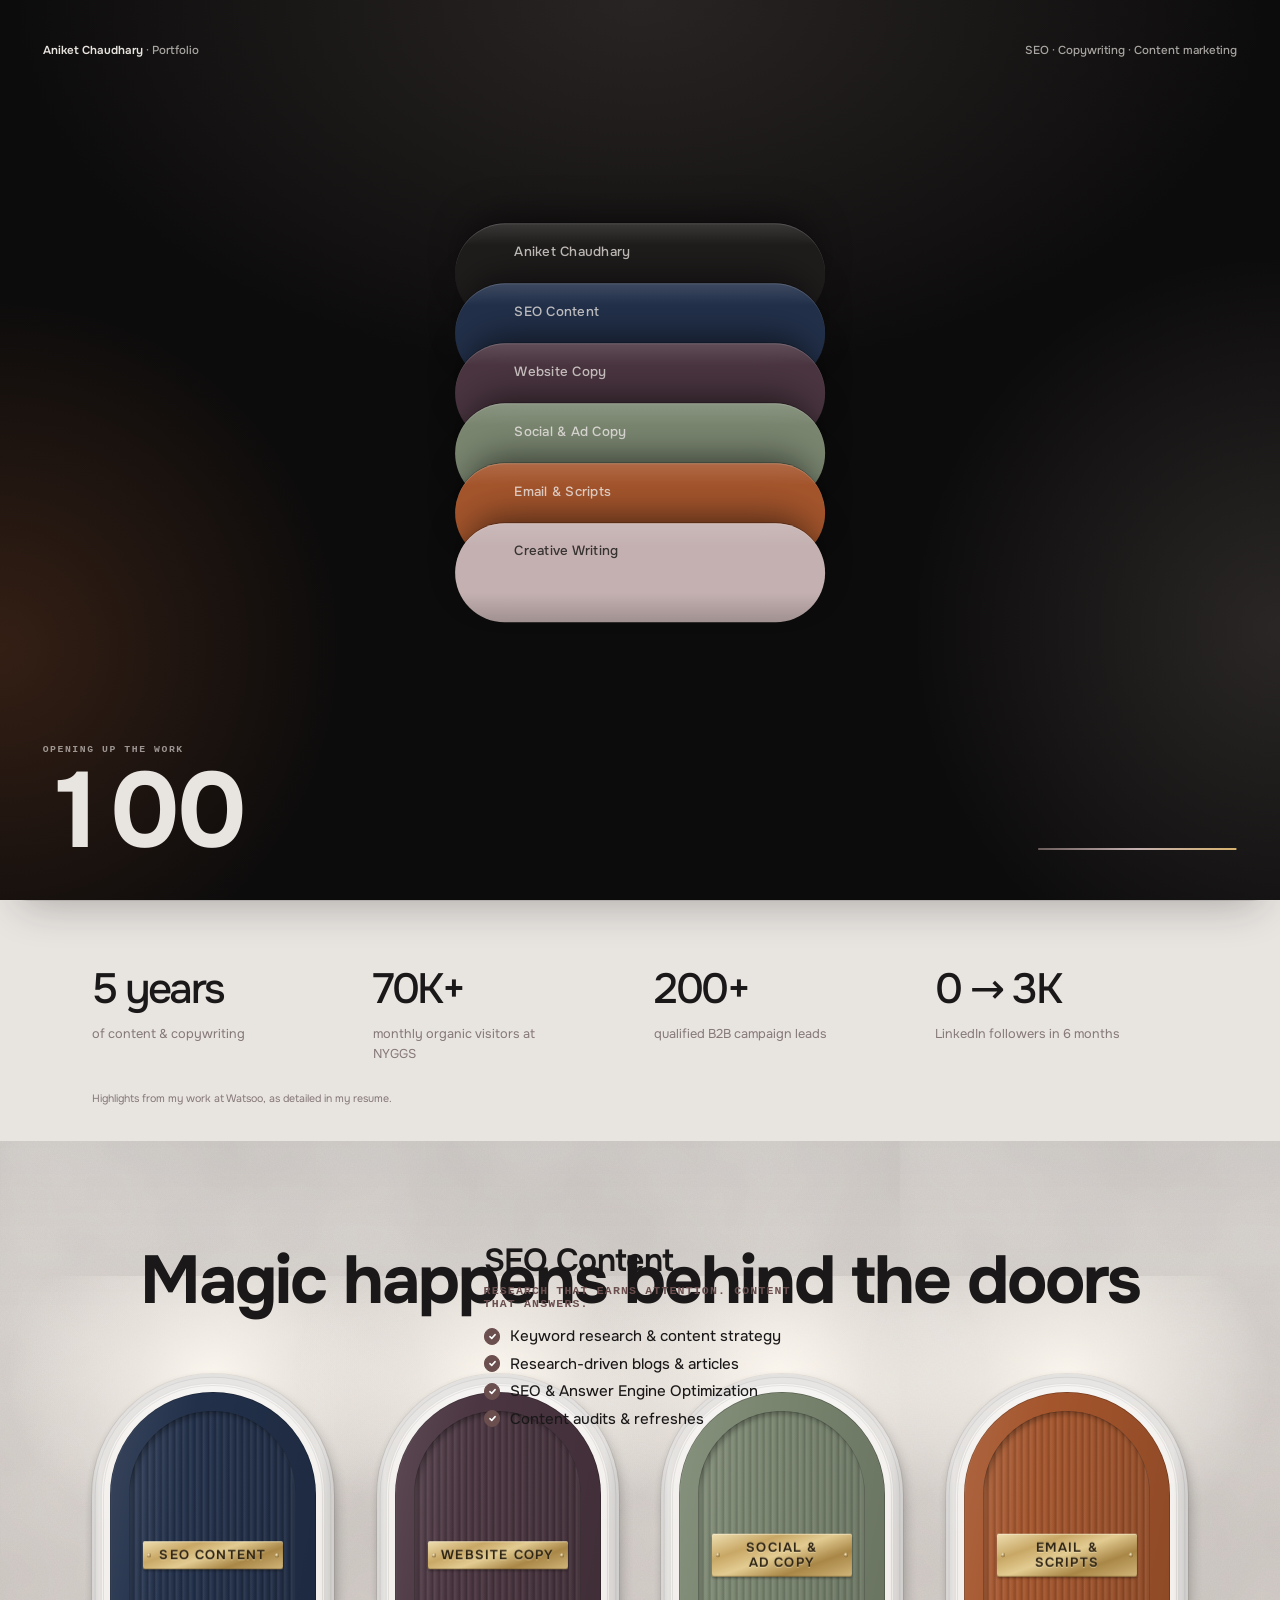
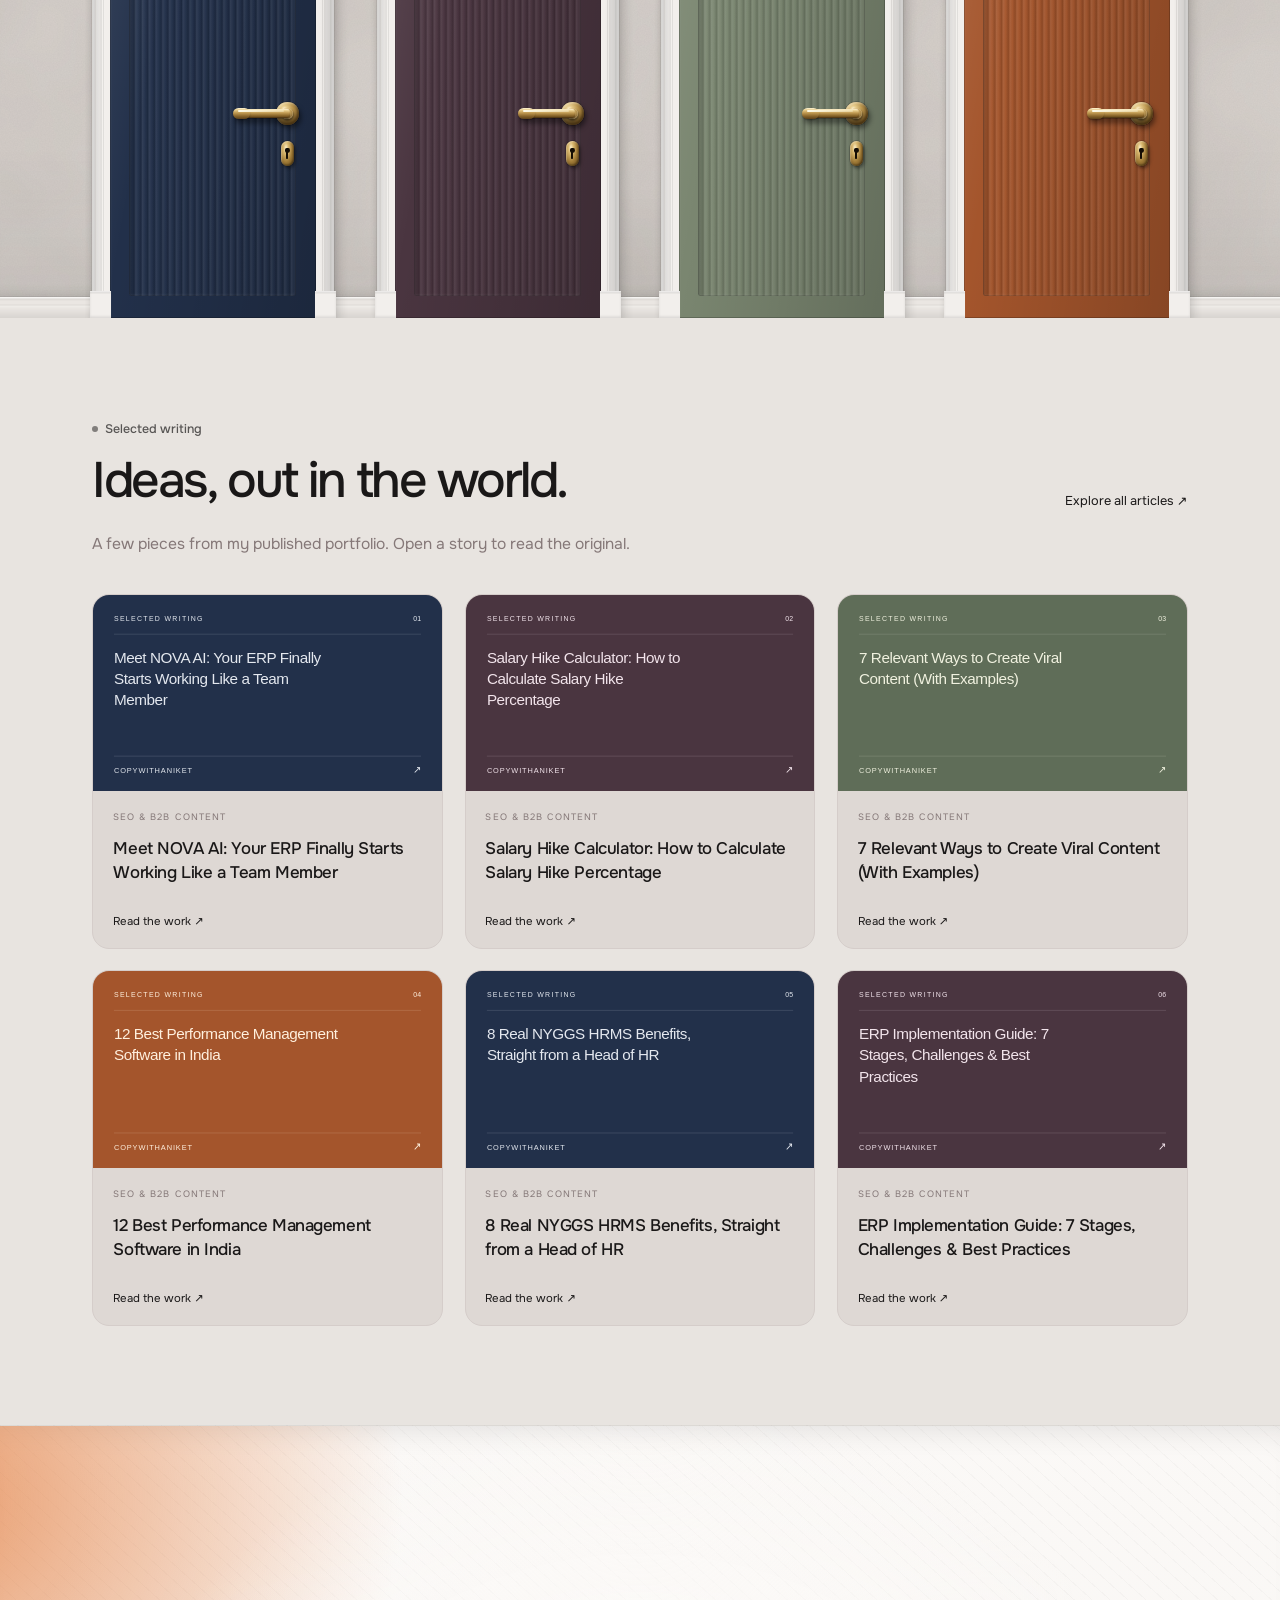
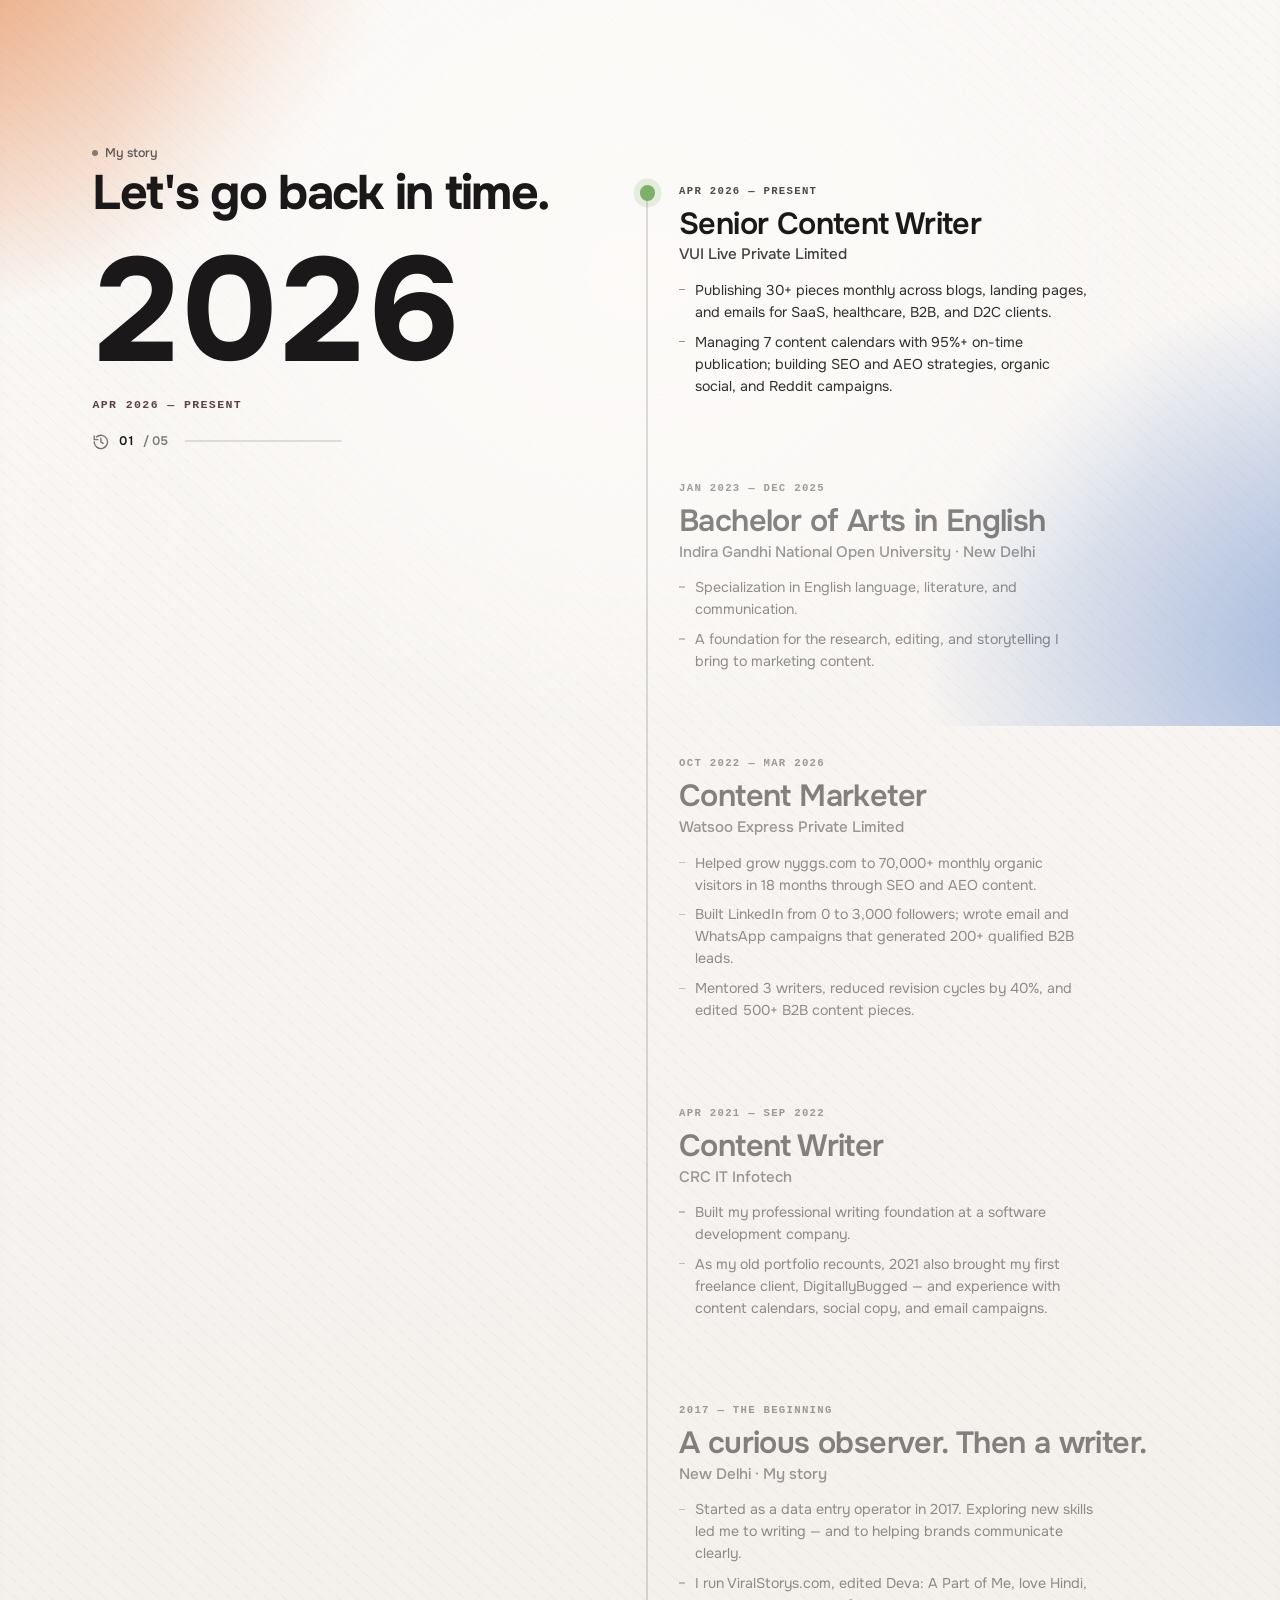
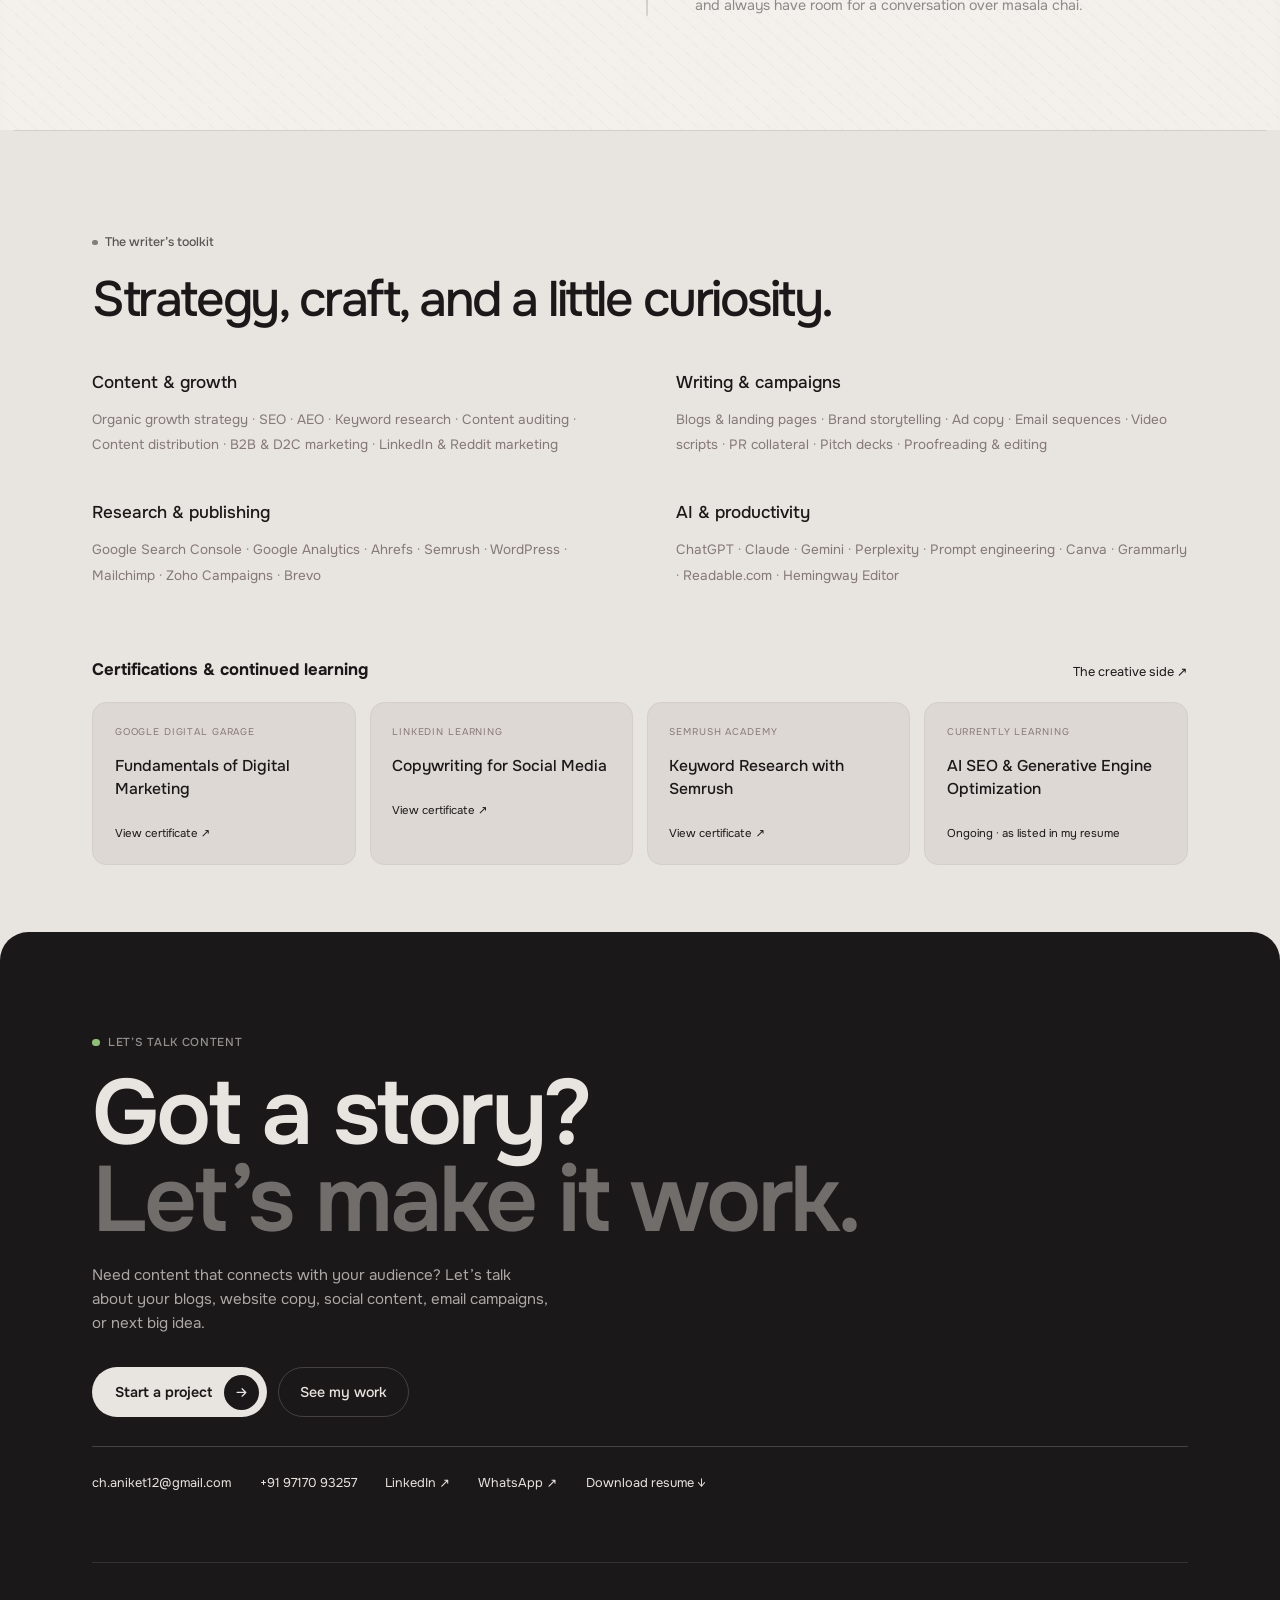
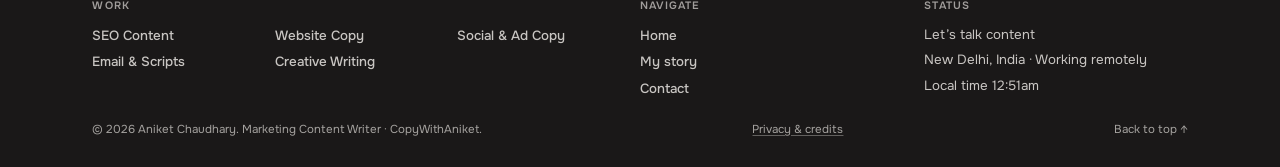
==== index.html @ da4d033c "first upload" ====
<!DOCTYPE html>
<html lang="en">
<head>
<script>
// Door transitions update the URL while keeping this document alive. Freeze
// its base URL so fonts, icons, and later-loaded rooms keep resolving locally.
const portfolioBase = document.createElement('base');
portfolioBase.href = new URL('./', location.href.replace(/\/(home|work|my-story)\/?(?=[?#]|$)/, '/')).href;
document.head.prepend(portfolioBase);
</script>
<meta charset="UTF-8" />
<meta name="viewport" content="width=device-width, initial-scale=1.0" />
<title>Aniket Chaudhary — Marketing Content Writer &amp; Copywriter</title>
<link rel="preload" href="fonts/onest-latin.woff2" as="font" type="font/woff2" crossorigin>


<meta name="description" content="Aniket Chaudhary is a New Delhi-based marketing content writer with 5 years of experience in SEO, AEO, website copy, social storytelling, email campaigns, and B2B SaaS content.">
<meta name="theme-color" content="#1A1818" />

<script>try{if(localStorage.getItem('aniket-mode')==='dark'){document.documentElement.dataset.mode='dark';document.querySelector('meta[name=theme-color]')}}catch(e){}</script>
<script>
/* modest devices get the same site with the heaviest per-frame effects eased off */
(function(){var n=navigator,m=n.deviceMemory||8,c=n.hardwareConcurrency||8,s=n.connection&&n.connection.saveData;
if(m<=2||c<=2||s)document.documentElement.classList.add('lite');})();
</script>


<meta name="robots" content="index,follow,max-image-preview:large,max-snippet:-1,max-video-preview:-1" />
<meta name="author" content="Aniket Chaudhary" />
<link rel="stylesheet" href="assets/styles.css?v=writer-2">
<link rel="stylesheet" href="assets/writer.css?v=2">
<script type="application/ld+json">{"@context": "https://schema.org", "@type": "Person", "name": "Aniket Chaudhary", "jobTitle": "Marketing Content Writer", "email": "ch.aniket12@gmail.com", "telephone": "+919717093257", "address": {"@type": "PostalAddress", "addressLocality": "New Delhi", "addressCountry": "IN"}, "sameAs": ["https://www.linkedin.com/in/aniket-writer/", "https://viralstorys.com/"]}</script>
<link rel="icon" type="image/svg+xml" href="./favicon.svg?v=ac-1"><link rel="icon" type="image/x-icon" href="./favicon.ico?v=ac-1"><link rel="apple-touch-icon" href="./apple-touch-icon.png?v=ac-1"><link rel="icon" type="image/png" sizes="192x192" href="./icon-192.png?v=ac-1">
</head>
<body>

<a class="skip" href="#main">Skip to content</a>

<!-- ============ PageLoader ============ -->
<div class="loader" id="loader" aria-hidden="true">
  <div class="ld__bg"></div>
  <div class="ld__stack">
    <div class="ld__pill" style="--k:0;--c:#1F1C1C;--t:#E8E4E0;--dir:1"><span>Aniket Chaudhary</span></div>
    <div class="ld__pill" style="--k:1;--c:#22304a;--t:#E8E4E0;--dir:-1"><span>SEO Content</span></div>
    <div class="ld__pill" style="--k:2;--c:#4a3540;--t:#E8E4E0;--dir:1"><span>Website Copy</span></div>
    <div class="ld__pill" style="--k:3;--c:#7a8670;--t:#F3EEEC;--dir:-1"><span>Social & Ad Copy</span></div>
    <div class="ld__pill" style="--k:4;--c:#a4552c;--t:#F3EEEC;--dir:1"><span>Email & Scripts</span></div>
    <div class="ld__pill" style="--k:5;--c:#C4B0B0;--t:#1A1818;--dir:-1"><span>Creative Writing</span></div>
  </div>
  <div class="ld__hud">
    <div class="ld__top"><span><b>Aniket Chaudhary</b> · Portfolio</span><span>SEO · Copywriting · Content marketing</span></div>
    <div class="ld__bot">
      <p class="ld__num"><small>Opening up the work</small><span id="ldCount">000</span></p>
      <div class="ld__bar"><i></i></div>
    </div>
  </div>
</div>

<!-- ============ Header ============ -->
<header class="hdr rv">
  <div class="shell hdr__in">
    <nav aria-label="Primary">
      <ul class="nav">
        <li><button data-go="home" aria-current="page"><span data-h="y 0 -2|o .8 1" data-hs="320 22" data-ht="button">Home</span></button></li>
        <li><button data-door="0"><span data-h="y 0 -2|o .8 1" data-hs="320 22" data-ht="button">SEO Content</span></button></li>
        <li><button data-door="1"><span data-h="y 0 -2|o .8 1" data-hs="320 22" data-ht="button">Website Copy</span></button></li>
        <li><button data-door="2"><span data-h="y 0 -2|o .8 1" data-hs="320 22" data-ht="button">Social & Ad Copy</span></button></li>
        <li><button data-door="3"><span data-h="y 0 -2|o .8 1" data-hs="320 22" data-ht="button">Email & Scripts</span></button></li>
        <li><button data-go="about"><span data-h="y 0 -2|o .8 1" data-hs="320 22" data-ht="button">My story</span></button></li>
        <li><button data-contact><span data-h="y 0 -2|o .8 1" data-hs="320 22" data-ht="button">Contact</span></button></li>
      </ul>
    </nav>
    <div class="hdr__right">
      <div class="chip clock" aria-label="Local time">
        <span class="clock__lbl">Local time</span>
        <span class="clock__time tnum" data-time>9:41am</span>
        <span class="clock__sep" aria-hidden="true">•</span>
        <span class="clock__date" data-date>12 March, 2025</span><span class="clock__ds" data-dshort>12 Mar</span>
      </div>
      <button class="chip menu-btn" id="menuBtn" style="min-height:44px;min-width:44px" aria-haspopup="dialog" aria-controls="navm" aria-label="Menu">
        <span data-h="s 1 1.05" data-hs="320 18" data-ht=".menu-btn"><svg aria-hidden="true" focusable="false" viewBox="0 0 24 24" fill="none" stroke="currentColor" stroke-width="2" stroke-linecap="round"><path d="M4 6h16M4 12h16M4 18h16"/></svg><span class="word">Menu</span></span>
      </button>
    </div>
  </div>
</header>

<!-- ============ Pull cord: light / dark switch ============ -->
<div class="cord" id="cord">
  <canvas class="cord__cv" aria-hidden="true"></canvas>
  <button class="cord__hit" id="cordHit" role="switch" aria-checked="false" aria-label="Dark mode (pull the cord)"></button>
</div>

<main id="main">
  <!-- ============ Hero ============ -->
  <section id="home" class="hero" aria-label="Introduction">
    <div class="hero__vig" aria-hidden="true"></div>

    <div class="hero__stage">
      <div class="fig" id="fig">
        <img id="figBase" src="assets/aniket-profile.jpg" alt="Aniket Chaudhary, marketing content writer" decoding="async" fetchpriority="high">
      </div>
    </div>

    <div class="shell hero__content">
      <div class="hero__left">
        <p class="eyebrow rv" style="--d:200ms">Marketing Content Writer · New Delhi</p>
        <h1 class="h1">
          <span class="sr-only">Hi, I'm Aniket Chaudhary. I am a marketing content writer and copywriter helping brands grow through stories, SEO, and useful content.</span>
          <span aria-hidden="true">
            <span class="line"><span style="--d:250ms">Hi, I'm Aniket.</span></span>
            <span class="line"><span class="soft" style="--d:370ms">I am a</span></span>
            <span class="cal-line">
              <span class="cal rv" id="cal" style="--d:520ms">
                <span class="cal__body">
                  <span class="cal__stand"></span>
                  <span class="cal__stack">
                    <span class="cal__back"><span class="cal__holes"></span></span>
                    <span class="cal__page" data-under><span class="cal__holes"></span><span class="cal__word"></span><span class="cal__no"></span><span class="cal__shade"></span></span>
                    <span class="cal__leaf">
                      <span class="cal__face"><span class="cal__holes"></span><span class="cal__word"></span><span class="cal__no"></span><span class="cal__shade"></span></span>
                      <span class="cal__rear"><span class="cal__holes"></span></span>
                    </span>
                  </span>
                  <span class="cal__rings"></span>
                </span>
                <span class="cal__measure"></span>
              </span>
            </span>
          </span>
        </h1>
        <p class="writer-intro rv">I turn complex ideas into clear, useful content — from the first search to the next conversation. Five years of SEO, storytelling, and copywriting for growing brands.</p>
        <div class="ctas rv" style="--d:750ms">
          <button class="pill pill--dark pill--arrow" data-contact>
            <span class="pill__in" data-h="s 1 1.04" data-hs="320 18" data-ht=".pill">Start a project
              <span class="pill__badge"><svg aria-hidden="true" focusable="false" viewBox="0 0 24 24" fill="none" stroke="currentColor" stroke-width="2" stroke-linecap="round" stroke-linejoin="round" data-h="x 0 3" data-hs="320 18" data-ht=".pill"><path d="M5 12h14M13 6l6 6-6 6"/></svg></span>
            </span>
          </button>
          <button class="pill pill--outline" data-go="works">
            <span class="pill__in" data-h="s 1 1.04" data-hs="320 18" data-ht=".pill">See my work</span>
          </button>
        </div>
        <div class="writer-links"><a href="downloads/Aniket-Chaudhary-Resume.pdf" download>Download resume ↓</a><a href="https://www.linkedin.com/in/aniket-writer/" target="_blank" rel="noopener noreferrer">LinkedIn ↗</a></div>
      </div>

    </div>

    <div class="shell hero__bar rv">
      <span>Let’s talk content</span>
      <span class="mid">New Delhi, India · Working remotely</span>
      <span class="scroll">Scroll to explore <i aria-hidden="true">↓</i></span>
    </div>
  </section>

<section class="writer-proof shell" aria-label="Career highlights"><div><strong>5 years</strong><span>of content &amp; copywriting</span></div><div><strong>70K+</strong><span>monthly organic visitors at NYGGS</span></div><div><strong>200+</strong><span>qualified B2B campaign leads</span></div><div><strong>0 → 3K</strong><span>LinkedIn followers in 6 months</span></div><p>Highlights from my work at Watsoo, as detailed in my resume.</p></section>
  <!-- ============ Doors ============ -->
  <section id="works" class="doors" aria-labelledby="doorsTitle">
    <div class="doors__tex" aria-hidden="true"></div>
    <div class="doors__pin">
    <div class="shell doors__wall">
      <h2 class="sr-only" id="doorsTitle">My work, one door per skill</h2>
      <p class="paint" aria-hidden="true">Magic happens <br class="mbr">behind the doors</p>
      <p class="doors__hint" aria-hidden="true">Swipe along the wall</p>
      <div class="dinfo" id="dinfo" aria-live="polite"><h3 class="dinfo__h"></h3><p class="dinfo__t"></p><ul class="dinfo__p"></ul></div>
      <p class="doors__dots" aria-hidden="true"><i class="on"></i><i></i><i></i><i></i></p>
      <ul class="doors__row">
        <li class="unit" style="--i:0;--door:#22304a;--door-dk:#1c2840">
          <button class="doorway" aria-label="Open the SEO Content door">
            <span class="casing"></span>
            <span class="opening">
              <span class="room"></span>
              <span class="spill"></span>
              <span class="door">
                <span class="door__flute"></span>
                <span class="plate">SEO Content</span>
                <span class="handle"><span class="handle__lever"></span><span class="handle__lock"></span></span>
                <span class="door__shade"></span>
                <span class="leak"></span>
              </span>
              <span class="sill"></span>
            </span>
            <span class="pool"></span>
          </button>
        </li>
        <li class="unit" style="--i:1;--door:#4a3540;--door-dk:#3f2d37">
          <button class="doorway" aria-label="Open the Website Copy door">
            <span class="casing"></span>
            <span class="opening">
              <span class="room"></span>
              <span class="spill"></span>
              <span class="door">
                <span class="door__flute"></span>
                <span class="plate">Website Copy</span>
                <span class="handle"><span class="handle__lever"></span><span class="handle__lock"></span></span>
                <span class="door__shade"></span>
                <span class="leak"></span>
              </span>
              <span class="sill"></span>
            </span>
            <span class="pool"></span>
          </button>
        </li>
        <li class="unit" style="--i:2;--door:#7a8670;--door-dk:#66705d">
          <button class="doorway" aria-label="Open the Social & Ad Copy door">
            <span class="casing"></span>
            <span class="opening">
              <span class="room"></span>
              <span class="spill"></span>
              <span class="door">
                <span class="door__flute"></span>
                <span class="plate">Social & Ad Copy</span>
                <span class="handle"><span class="handle__lever"></span><span class="handle__lock"></span></span>
                <span class="door__shade"></span>
                <span class="leak"></span>
              </span>
              <span class="sill"></span>
            </span>
            <span class="pool"></span>
          </button>
        </li>
        <li class="unit" style="--i:3;--door:#a4552c;--door-dk:#8c4826">
          <button class="doorway" aria-label="Open the Email & Scripts door">
            <span class="casing"></span>
            <span class="opening">
              <span class="room"></span>
              <span class="spill"></span>
              <span class="door">
                <span class="door__flute"></span>
                <span class="plate">Email & Scripts</span>
                <span class="handle"><span class="handle__lever"></span><span class="handle__lock"></span></span>
                <span class="door__shade"></span>
                <span class="leak"></span>
              </span>
              <span class="sill"></span>
            </span>
            <span class="pool"></span>
          </button>
        </li>
        <li class="unit unit--secret" style="--i:4;--door:#262523;--door-dk:#201f1d" inert>
          <button class="doorway" aria-label="Open the Creative Writing door">
            <span class="casing"></span>
            <span class="opening">
              <span class="room"></span>
              <span class="spill"></span>
              <span class="door">
                <span class="door__flute"></span>
                <span class="plate">Creative Writing</span>
                <span class="handle"><span class="handle__lever"></span><span class="handle__lock"></span></span>
                <span class="door__shade"></span>
                <span class="leak"></span>
              </span>
              <span class="sill"></span>
            </span>
            <span class="pool"></span>
          </button>
        </li>
      </ul>
    </div>
    <div class="doors__floor" aria-hidden="true"></div>
    </div>
  </section>

<section class="writer-section shell" id="selected-work"><div class="writer-section__head"><div><p class="eyebrow">Selected writing</p><h2>Ideas, out in the world.</h2></div><a href="seo-content/">Explore all articles ↗</a></div><p class="writer-lead">A few pieces from my published portfolio. Open a story to read the original.</p><div class="sample-grid"><a class="sample" href="https://nyggs.com/blog/nova-ai-in-nyggs-erp/" target="_blank" rel="noopener noreferrer"><img src="assets/work/sample-01.svg" alt="" loading="lazy" width="640" height="360"><div><p class="sample__tag">SEO & B2B content</p><h3>Meet NOVA AI: Your ERP Finally Starts Working Like a Team Member</h3><span class="sample__read">Read the work ↗</span></div><span aria-hidden="true"> ↗</span></a><a class="sample" href="https://nyggs.com/blog/salary-hike-calculator/" target="_blank" rel="noopener noreferrer"><img src="assets/work/sample-02.svg" alt="" loading="lazy" width="640" height="360"><div><p class="sample__tag">SEO & B2B content</p><h3>Salary Hike Calculator: How to Calculate Salary Hike Percentage</h3><span class="sample__read">Read the work ↗</span></div><span aria-hidden="true"> ↗</span></a><a class="sample" href="https://www.linkedin.com/pulse/7-simple-hack-create-viral-content-examples-aniket-chaudhary-dydmf/" target="_blank" rel="noopener noreferrer"><img src="assets/work/sample-03.svg" alt="" loading="lazy" width="640" height="360"><div><p class="sample__tag">SEO & B2B content</p><h3>7 Relevant Ways to Create Viral Content (With Examples)</h3><span class="sample__read">Read the work ↗</span></div><span aria-hidden="true"> ↗</span></a><a class="sample" href="https://nyggs.com/blog/best-performance-management-software-in-india/" target="_blank" rel="noopener noreferrer"><img src="assets/work/sample-04.svg" alt="" loading="lazy" width="640" height="360"><div><p class="sample__tag">SEO & B2B content</p><h3>12 Best Performance Management Software in India</h3><span class="sample__read">Read the work ↗</span></div><span aria-hidden="true"> ↗</span></a><a class="sample" href="https://nyggs.com/blog/nyggs-hrms-benefits/" target="_blank" rel="noopener noreferrer"><img src="assets/work/sample-05.svg" alt="" loading="lazy" width="640" height="360"><div><p class="sample__tag">SEO & B2B content</p><h3>8 Real NYGGS HRMS Benefits, Straight from a Head of HR</h3><span class="sample__read">Read the work ↗</span></div><span aria-hidden="true"> ↗</span></a><a class="sample" href="https://nyggs.com/blog/erp-implementation-guide/" target="_blank" rel="noopener noreferrer"><img src="assets/work/sample-06.svg" alt="" loading="lazy" width="640" height="360"><div><p class="sample__tag">SEO & B2B content</p><h3>ERP Implementation Guide: 7 Stages, Challenges &amp; Best Practices</h3><span class="sample__read">Read the work ↗</span></div><span aria-hidden="true"> ↗</span></a></div></section>
  <section id="about" class="story" aria-labelledby="storyTitle" style="--n:5">
    <div class="story__amb" aria-hidden="true"><i></i><i></i><i></i><i></i><i></i></div>
    <div class="story__track">
      <div class="story__pin">
        <div class="shell story__stage">
          <div class="story__clock">
            <canvas class="story__bg" aria-hidden="true"></canvas>
            <p class="eyebrow">My story</p>
            <h2 class="story__h" id="storyTitle">Let's go back in time.</h2>
            <div class="story__yr" aria-hidden="true"><span class="dg"><span class="dg__c"><i>0</i><i>1</i><i>2</i><i>3</i><i>4</i><i>5</i><i>6</i><i>7</i><i>8</i><i>9</i></span></span><span class="dg"><span class="dg__c"><i>0</i><i>1</i><i>2</i><i>3</i><i>4</i><i>5</i><i>6</i><i>7</i><i>8</i><i>9</i></span></span><span class="dg"><span class="dg__c"><i>0</i><i>1</i><i>2</i><i>3</i><i>4</i><i>5</i><i>6</i><i>7</i><i>8</i><i>9</i></span></span><span class="dg"><span class="dg__c"><i>0</i><i>1</i><i>2</i><i>3</i><i>4</i><i>5</i><i>6</i><i>7</i><i>8</i><i>9</i></span></span></div>
            <p class="story__when" aria-hidden="true">Apr 2026 — Present</p>
            <div class="story__meter" aria-hidden="true">
              <svg aria-hidden="true" focusable="false" class="story__rw" viewBox="0 0 24 24" fill="none" stroke="currentColor" stroke-width="1.8" stroke-linecap="round" stroke-linejoin="round"><path d="M3 12a9 9 0 1 0 3-6.7"/><path d="M3 4v5h5"/><path d="M12 7v5l3 2"/></svg>
              <span class="story__count">01</span><span class="story__of">/ 05</span>
              <i class="story__bar"><b></b></i>
            </div>
          </div>
          <div class="story__line">
            <span class="story__rail" aria-hidden="true"></span><span class="story__ttrack" aria-hidden="true"><span class="story__tail"></span></span><span class="story__dtrack" aria-hidden="true"><span class="story__dot"></span></span>
            <ol class="story__list"><li class="ch ch--now" data-y="2026" data-when="Apr 2026 — Present"><p class="ch__date">Apr 2026 — Present</p><h3 class="ch__t">Senior Content Writer</h3><p class="ch__org">VUI Live Private Limited</p><ul class="ch__b"><li>Publishing 30+ pieces monthly across blogs, landing pages, and emails for SaaS, healthcare, B2B, and D2C clients.</li><li>Managing 7 content calendars with 95%+ on-time publication; building SEO and AEO strategies, organic social, and Reddit campaigns.</li></ul></li>
<li class="ch " data-y="2023" data-when="Jan 2023 — Dec 2025"><p class="ch__date">Jan 2023 — Dec 2025</p><h3 class="ch__t">Bachelor of Arts in English</h3><p class="ch__org">Indira Gandhi National Open University · New Delhi</p><ul class="ch__b"><li>Specialization in English language, literature, and communication.</li><li>A foundation for the research, editing, and storytelling I bring to marketing content.</li></ul></li>
<li class="ch " data-y="2022" data-when="Oct 2022 — Mar 2026"><p class="ch__date">Oct 2022 — Mar 2026</p><h3 class="ch__t">Content Marketer</h3><p class="ch__org">Watsoo Express Private Limited</p><ul class="ch__b"><li>Helped grow nyggs.com to 70,000+ monthly organic visitors in 18 months through SEO and AEO content.</li><li>Built LinkedIn from 0 to 3,000 followers; wrote email and WhatsApp campaigns that generated 200+ qualified B2B leads.</li><li>Mentored 3 writers, reduced revision cycles by 40%, and edited 500+ B2B content pieces.</li></ul></li>
<li class="ch " data-y="2021" data-when="Apr 2021 — Sep 2022"><p class="ch__date">Apr 2021 — Sep 2022</p><h3 class="ch__t">Content Writer</h3><p class="ch__org">CRC IT Infotech</p><ul class="ch__b"><li>Built my professional writing foundation at a software development company.</li><li>As my old portfolio recounts, 2021 also brought my first freelance client, DigitallyBugged — and experience with content calendars, social copy, and email campaigns.</li></ul></li>
<li class="ch " data-y="2017" data-when="2017 — The beginning"><p class="ch__date">2017 — The beginning</p><h3 class="ch__t">A curious observer. Then a writer.</h3><p class="ch__org">New Delhi · My story</p><ul class="ch__b"><li>Started as a data entry operator in 2017. Exploring new skills led me to writing — and to helping brands communicate clearly.</li><li>I run ViralStorys.com, edited Deva: A Part of Me, love Hindi, and always have room for a conversation over masala chai.</li></ul></li>
</ol>
          </div>
        </div>
      </div>
    </div>
  </section>
<section class="writer-section writer-toolkit shell" id="skills"><p class="eyebrow">The writer’s toolkit</p><h2>Strategy, craft, and a little curiosity.</h2><div class="toolkit-grid"><article><h3>Content &amp; growth</h3><p>Organic growth strategy · SEO · AEO · Keyword research · Content auditing · Content distribution · B2B &amp; D2C marketing · LinkedIn &amp; Reddit marketing</p></article><article><h3>Writing &amp; campaigns</h3><p>Blogs &amp; landing pages · Brand storytelling · Ad copy · Email sequences · Video scripts · PR collateral · Pitch decks · Proofreading &amp; editing</p></article><article><h3>Research &amp; publishing</h3><p>Google Search Console · Google Analytics · Ahrefs · Semrush · WordPress · Mailchimp · Zoho Campaigns · Brevo</p></article><article><h3>AI &amp; productivity</h3><p>ChatGPT · Claude · Gemini · Perplexity · Prompt engineering · Canva · Grammarly · Readable.com · Hemingway Editor</p></article></div><div class="writer-section__head"><h3>Certifications &amp; continued learning</h3><a href="creative-writing/">The creative side ↗</a></div><div class="cert-grid"><a class="certificate" href="https://drive.google.com/file/d/1Pm5YbATBuROqiGwFYgcPXKjC9xRRdcRj/view" target="_blank" rel="noopener noreferrer"><small>Google Digital Garage</small><h3>Fundamentals of Digital Marketing</h3><span>View certificate ↗</span><span aria-hidden="true"> ↗</span></a><a class="certificate" href="https://www.linkedin.com/learning/certificates/ad67fbb2f9a5c0ba309ecd131721fd240afbb9b88b697ac46149413ae0eca667" target="_blank" rel="noopener noreferrer"><small>LinkedIn Learning</small><h3>Copywriting for Social Media</h3><span>View certificate ↗</span><span aria-hidden="true"> ↗</span></a><a class="certificate" href="https://static.semrush.com/academy/certificates/9533ec58b2/aniket-chaudhary_1.pdf" target="_blank" rel="noopener noreferrer"><small>Semrush Academy</small><h3>Keyword Research with Semrush</h3><span>View certificate ↗</span><span aria-hidden="true"> ↗</span></a><article class="certificate"><small>Currently learning</small><h3>AI SEO &amp; Generative Engine Optimization</h3><span>Ongoing · as listed in my resume</span></article></div></section>
</main>
<div class="sfw">
<footer class="sf" id="contact-footer" aria-labelledby="sfTitle">
  <div class="sf__in">
    <p class="sf__eye"><i></i>Let’s talk content</p>
    <h2 class="sf__h" id="sfTitle">Got a story?<span>Let’s make it work.</span></h2>
    <p class="sf__p">Need content that connects with your audience? Let’s talk about your blogs, website copy, social content, email campaigns, or next big idea.</p>
    <div class="sf__cta">
      <button class="sf__btn" data-contact>Start a project <b><svg viewBox="0 0 24 24" fill="none" stroke="currentColor" stroke-width="2" stroke-linecap="round" stroke-linejoin="round" aria-hidden="true"><path d="M5 12h14M13 6l6 6-6 6"/></svg></b></button>
      <button class="sf__ghost" data-go="works">See my work</button>
    </div>
<div class="writer-contact"><a href="mailto:ch.aniket12@gmail.com">ch.aniket12@gmail.com</a><a href="tel:+919717093257">+91 97170 93257</a><a href="https://www.linkedin.com/in/aniket-writer/" target="_blank" rel="noopener noreferrer">LinkedIn ↗</a><a href="https://wa.link/u7tl23" target="_blank" rel="noopener noreferrer">WhatsApp ↗</a><a href="downloads/Aniket-Chaudhary-Resume.pdf" download>Download resume ↓</a></div>
    <div class="sf__cols">
      <div><h3>Work</h3><ul class="work"><li><a href="seo-content/" data-door="0">SEO Content</a></li><li><a href="website-copy/" data-door="1">Website Copy</a></li><li><a href="social-ad-copy/" data-door="2">Social & Ad Copy</a></li><li><a href="email-scripts/" data-door="3">Email & Scripts</a></li><li><a href="creative-writing/" data-door="4">Creative Writing</a></li></ul></div>
      <div><h3>Navigate</h3><ul><li><a href="./" data-go="home">Home</a></li><li><a href="./#about" data-go="about">My story</a></li><li><button data-contact>Contact</button></li></ul></div>
      <div><h3>Status</h3><ul><li class="st">Let’s talk content</li><li class="st">New Delhi, India · Working remotely</li><li class="st">Local time <span data-ftime>—</span></li></ul></div>
    </div>
    <div class="sf__bot"><span>© <span data-fyear>2026</span> Aniket Chaudhary. Marketing Content Writer · CopyWithAniket.</span><span class="sf__legal"><a href="legal/" target="_top">Privacy &amp; credits</a></span><button data-go="home">Back to top ↑</button></div>
  </div>
</footer>
</div>
<button class="totop" data-go="home" aria-label="Back to top"><svg class="ring" viewBox="0 0 52 52" aria-hidden="true"><circle cx="26" cy="26" r="24"/></svg><svg class="ar" viewBox="0 0 24 24" fill="none" stroke="currentColor" stroke-width="2" stroke-linecap="round" stroke-linejoin="round" aria-hidden="true"><path d="M12 19V5M6 11l6-6 6 6"/></svg><span class="lbl">Back to top</span></button>

<script>
(() => {
  const M = ['Jan','Feb','Mar','Apr','May','Jun','Jul','Aug','Sep','Oct','Nov','Dec'];
  const tick = () => { const d = new Date(), h = d.getHours();
    document.querySelectorAll('[data-ftime]').forEach(e => e.textContent = `${h % 12 || 12}:${String(d.getMinutes()).padStart(2, '0')}${h < 12 ? 'am' : 'pm'}`);
    document.querySelectorAll('[data-fyear]').forEach(e => e.textContent = d.getFullYear()); };
  tick(); setInterval(tick, 20000);
  // size the footer name so it spans the full width with only a sliver of margin
  const fit = () => document.querySelectorAll('.sf').forEach(f => {
    const w = f.querySelector('.sf__word'); if (!w) return;
    const span = [...w.children].find(s => getComputedStyle(s).display !== 'none'); if (!span) return;
    w.style.setProperty('--wf', '100px');
    const k = (f.clientWidth * .955) / span.getBoundingClientRect().width;
    f.style.setProperty('--wf', (100 * k).toFixed(2) + 'px'); w.style.removeProperty('--wf');
  });
  fit(); addEventListener('resize', fit); document.fonts?.ready.then(fit);
  // the footer's rounded corners show whatever sits directly above it: find that section's colour and paint it behind them
  const sfw = document.querySelector('.sfw');
  const above = () => {
    if (!sfw) return;
    const solid = e => { const c = getComputedStyle(e).backgroundColor; const m = c.match(/[\d.]+/g); return m && !(m.length > 3 && +m[3] < .05) ? c : ''; };
    let col = '', e = sfw.previousElementSibling;
    while (e){ if (e.getBoundingClientRect().width >= innerWidth * .9){ const c = solid(e); if (c) col = c; } e = e.lastElementChild; }
    const bg = col || solid(document.body) || getComputedStyle(document.documentElement).backgroundColor;
    sfw.style.setProperty('--above', bg);
    // a dark section above: a hairline keeps the footer reading as its own section
    const m = (bg.match(/[\d.]+/g) || [255, 255, 255]).map(Number);
    sfw.classList.toggle('sfw--dark', (.2126 * m[0] + .7152 * m[1] + .0722 * m[2]) / 255 < .25);
  };
  above(); addEventListener('load', above); addEventListener('resize', above);
  new MutationObserver(above).observe(document.documentElement, { attributes: true, attributeFilter: ['data-mode'] });
  // floating back-to-top: appears after the first screen, shows scroll progress, flips colour over dark backgrounds
  const tt = document.querySelector('.totop');
  if (tt) {
    const c = tt.querySelector('.ring circle'); tt.style.setProperty('--len', (2 * Math.PI * 24).toFixed(2));
    const lum = el => { for (let e = el; e && e !== document.documentElement; e = e.parentElement) {
        const m = getComputedStyle(e).backgroundColor.match(/[\d.]+/g); if (!m) continue;
        if (m.length > 3 && +m[3] < .5) continue; return (.2126 * m[0] + .7152 * m[1] + .0722 * m[2]) / 255; }
      const m = getComputedStyle(document.body).backgroundColor.match(/[\d.]+/g) || [255,255,255];
      return (m.length > 3 && +m[3] < .5) ? (document.documentElement.dataset.mode === 'dark' ? 0 : 1) : (.2126 * m[0] + .7152 * m[1] + .0722 * m[2]) / 255; };
    let raf = 0;
    const upd = () => { raf = 0;
      const max = document.documentElement.scrollHeight - innerHeight, y = scrollY;
      const bot = document.querySelector('.sf__bot');  // the footer has its own 'Back to top', so step aside once it's on screen
      tt.classList.toggle('show', y > innerHeight * .9 && !(bot && bot.getBoundingClientRect().top < innerHeight - 8));
      tt.style.setProperty('--p', max > 0 ? Math.min(1, y / max).toFixed(4) : 0);
      const r = tt.getBoundingClientRect();
      tt.style.pointerEvents = 'none';
      const under = document.elementFromPoint(r.left + r.width / 2, r.top + r.height / 2);
      tt.style.pointerEvents = '';
      if (under) tt.dataset.on = lum(under) < .45 ? 'dark' : 'light'; };
    const q = () => { if (!raf) raf = requestAnimationFrame(upd); };
    addEventListener('scroll', q, { passive: true }); addEventListener('resize', q);
    new MutationObserver(q).observe(document.documentElement, { attributes: true, attributeFilter: ['data-mode', 'class'] });
    upd();
  }
})();
</script>

<script>
// press F for full screen (again, or Esc, to leave); ignored while typing
(() => {
  const typing = e => { const t = e.target; return t && (t.isContentEditable || /^(INPUT|TEXTAREA|SELECT)$/.test(t.tagName)); };
  const toggle = () => {
    const d = document, el = d.documentElement;
    if (d.fullscreenElement || d.webkitFullscreenElement) (d.exitFullscreen || d.webkitExitFullscreen).call(d);
    else (el.requestFullscreen || el.webkitRequestFullscreen)?.call(el)?.catch?.(() => {});
  };
  addEventListener('keydown', e => {
    if ((e.key !== 'f' && e.key !== 'F') || e.metaKey || e.ctrlKey || e.altKey || typing(e)) return;
    e.preventDefault();
    if (window.top !== window) { try { parent.postMessage({ wall: 'fullscreen' }, location.origin === 'null' ? '*' : location.origin); } catch (_) {} return; }
    toggle();
  });
  if (window.top === window) addEventListener('message', e => {
    // only one of this page's own frames can ask for full screen
    if (!e.data || e.data.wall !== 'fullscreen' || ![...document.querySelectorAll('iframe')].some(f => f.contentWindow === e.source)) return;
    toggle();
  });
})();
</script>



<!-- ============ Door cursor + walk-through veil ============ -->
<div class="door-cursor" id="doorCursor" aria-hidden="true">Click to enter</div>
<div class="veil" id="veil" aria-hidden="true" hidden></div>
<div class="shade" id="shade" aria-hidden="true" hidden></div>
<div class="passage" id="passage" aria-hidden="true" hidden></div>
<div class="wallv" id="wallv"></div>

<!-- ============ NavMenu ============ -->
<div class="navm" id="navm" role="dialog" aria-modal="true" aria-label="Menu" hidden>
  <div class="shell navm__top">
    <span class="brand"><svg aria-hidden="true" focusable="false" viewBox="0 0 48 48" fill="currentColor"><path d="M24 2c2.2 13.8 7.9 19.6 22 22-14.1 2.4-19.8 8.2-22 22-2.2-13.8-7.9-19.6-22-22 14.1-2.4 19.8-8.2 22-22Z"/></svg>Aniket</span>
    <button class="close-btn" id="navClose"><svg aria-hidden="true" focusable="false" viewBox="0 0 24 24" fill="none" stroke="currentColor" stroke-width="2" stroke-linecap="round"><path d="M4 4l16 16M20 4 4 20"/></svg>Close</button>
  </div>
  <nav class="shell navm__nav" aria-label="Menu"><ul id="navList"></ul></nav>
  <div class="shell navm__bot">
    <span>Local time<span data-navtime></span></span>
    <button id="navStart" style="min-height:44px">Start a project →</button>
  </div>
</div>

<!-- ============ RequestModal ============ -->
<div class="modal" id="modal" role="dialog" aria-modal="true" aria-labelledby="mTitle" hidden>
  <div class="modal__panel" id="mPanel">
    <button class="x-btn" id="mClose" aria-label="Close"><svg aria-hidden="true" focusable="false" viewBox="0 0 24 24" fill="none" stroke="currentColor" stroke-width="2" stroke-linecap="round"><path d="M4 4l16 16M20 4 4 20"/></svg></button>
    <div id="mForm">
      <div class="mhead"><p>Start a project</p><h2 id="mTitle">Tell me what you’re writing next.</h2></div>
<p class="writer-modal-email">Email me at <a href="mailto:ch.aniket12@gmail.com">ch.aniket12@gmail.com</a> or <a href="https://wa.link/u7tl23" target="_blank" rel="noopener noreferrer">message me on WhatsApp ↗</a>.</p>
      <form class="mform" id="reqForm" name="contact">
        <label for="f-name"><span>Name</span><input id="f-name" name="name" type="text" required maxlength="80" placeholder="Your name" autocomplete="name"></label>
        <label for="f-email"><span>Email</span><input id="f-email" name="email" type="email" required maxlength="120" placeholder="you@company.com" autocomplete="email"></label>
        <label for="f-project"><span>Project</span><textarea id="f-project" name="project" rows="4" required maxlength="1500" placeholder="A few words about your project, timeline, and budget."></textarea></label>
        <div class="mform__bot">
          <small>Let’s discuss your goals, audience, and timeline.</small>
          <button type="submit" class="pill pill--dark pill--arrow" id="mSend">
            <span class="pill__in" data-h="s 1 1.04" data-hs="320 18" data-ht=".pill"><span id="mSendLbl">Write the email</span>
              <span class="pill__badge"><svg aria-hidden="true" focusable="false" viewBox="0 0 24 24" fill="none" stroke="currentColor" stroke-width="2" stroke-linecap="round" stroke-linejoin="round" data-h="x 0 2|y 0 -2" data-hs="320 18" data-ht=".pill"><path d="M7 17 17 7M8 7h9v9"/></svg></span>
            </span>
          </button>
        </div>
      </form>
    </div>
    <div class="msuccess" id="mSuccess" role="status" aria-live="polite" hidden>
      <div class="msuccess__badge"><svg aria-hidden="true" focusable="false" viewBox="0 0 48 48" fill="currentColor"><path d="M24 2c2.2 13.8 7.9 19.6 22 22-14.1 2.4-19.8 8.2-22 22-2.2-13.8-7.9-19.6-22-22 14.1-2.4 19.8-8.2 22-22Z"/></svg></div>
      <h2 id="mOkT">Almost there</h2>
      <p id="mOkP">Your email app has opened with your message ready to go. Press send there to get in touch.</p>
      <p class="msuccess__alt">Email app didn't open? Write to <a data-mail href="#contact">my email</a>.</p>
      <button class="pill pill--dark" id="mDone"><span class="pill__in" data-h="s 1 1.04" data-hs="320 18" data-ht=".pill">Close</span></button>
    </div>
  </div>
</div>

<script type="importmap">
{ "imports": { "lenis": "./vendor/lenis.min.mjs" } }
</script>
<script type="module" src="assets/main.js?v=writer-2"></script>

<script>
// my story: you scroll the chapters naturally. The dot travels the line in step with the page, the year rolls back as each
// chapter reaches the middle of the screen, and (on larger screens) the clock tunnel behind the year turns with your scroll.
(() => {
  const sec = document.querySelector('.story'); if (!sec) return;
  const line = sec.querySelector('.story__line'), list = sec.querySelector('.story__list');
  const chs = [...list.querySelectorAll('.ch')], N = chs.length;
  const cols = [...sec.querySelectorAll('.dg__c')], when = sec.querySelector('.story__when'), count = sec.querySelector('.story__count');
  const dot = sec.querySelector('.story__dot'), rail = sec.querySelector('.story__rail'), cv = sec.querySelector('.story__bg'), ctx = cv.getContext('2d');
  const root = document.documentElement;
  let shownYear = '', shown = -1;
  const setYear = y => { if (y === shownYear) return; shownYear = y; String(y).split('').forEach((d, k) => cols[k] && cols[k].style.setProperty('--d', d)); };
  const show = i => {
    if (i === shown) return; shown = i;
    chs.forEach((c, k) => c.classList.toggle('on', k === i));
    setYear(chs[i].dataset.y); when.textContent = chs[i].dataset.when; count.textContent = String(i + 1).padStart(2, '0');
    sec.classList.toggle('is-now', i === 0);
    sec.dataset.ch = i;                                     // the backdrop light takes this chapter's colour
  };
  // ---- the tunnel ----
  let W = 0, H = 0, dpr = 1, rgb = '26,24,24';
  const size = () => { dpr = Math.min(2, devicePixelRatio || 1); W = cv.clientWidth; H = cv.clientHeight; cv.width = W * dpr; cv.height = H * dpr; };
  const readRgb = () => { rgb = (getComputedStyle(root).getPropertyValue('--fg-rgb') || '26,24,24').trim(); };
  new MutationObserver(readRgb).observe(root, { attributes: true, attributeFilter: ['data-mode'] });
  const RINGS = 16, GAP = 340, FOCAL = 520, R = 620, TICKS = 60;
  const dust = Array.from({ length: 70 }, () => ({ a: Math.random() * Math.PI * 2, r: 120 + Math.random() * 760, z: Math.random() * RINGS * GAP, s: .6 + Math.random() * 1.4 }));
  function tunnel(p, t){
    ctx.setTransform(dpr, 0, 0, dpr, 0, 0); ctx.clearRect(0, 0, W, H);
    const mob = W < 768, cx = W * .5, cy = H * .55, k = Math.min(W, H) / 900;
    const camZ = p * (N - 1) * GAP * 1.6 + t * 18;          // scrolling carries you deeper into the past; it drifts a little on its own too
    const spin = -p * Math.PI * 1.5 - t * .02;               // the dials wind backwards
    const len = RINGS * GAP;
    ctx.lineCap = 'round';
    for (let i = 0; i < RINGS; i++){
      let z = ((i * GAP - camZ) % len + len) % len + 60;     // distance in front of the camera, recycled
      const s = FOCAL / z * k, fog = Math.min(1, Math.max(0, (z - 260) / 1100)) * Math.max(0, 1 - z / len);   // fades out as it reaches you, so it never sits over the text
      if (fog <= .01) continue;
      const rr = R * s, rot = spin + i * .21;
      // the ring itself
      ctx.strokeStyle = `rgba(${rgb},${(fog * .12).toFixed(3)})`; ctx.lineWidth = Math.max(.5, 1.2 * s);
      ctx.beginPath(); ctx.arc(cx, cy, rr, 0, Math.PI * 2); ctx.stroke();
      // the clock ticks, long ones on the hours: drawn as two batched paths per dial, not one stroke per tick
      const T = W < 768 ? 36 : TICKS, every = T / 12;
      for (const hour of [false, true]){
        const l = (hour ? 46 : 18) * s;
        ctx.beginPath();
        for (let j = 0; j < T; j++){
          if ((j % every === 0) !== hour) continue;
          const a = rot + j / T * Math.PI * 2, c = Math.cos(a), d = Math.sin(a);
          ctx.moveTo(cx + c * (rr - l), cy + d * (rr - l)); ctx.lineTo(cx + c * rr, cy + d * rr);
        }
        ctx.strokeStyle = `rgba(${rgb},${(fog * (hour ? .3 : .14)).toFixed(3)})`; ctx.lineWidth = Math.max(.5, (hour ? 3 : 1.4) * s); ctx.stroke();
      }
      // a single hand on each dial
      const ha = rot * 3 + i;
      ctx.strokeStyle = `rgba(${rgb},${(fog * .16).toFixed(3)})`; ctx.lineWidth = Math.max(.5, 2 * s);
      if (rr < Math.min(W, H) * .45){ ctx.beginPath(); ctx.moveTo(cx, cy); ctx.lineTo(cx + Math.cos(ha) * rr * .55, cy + Math.sin(ha) * rr * .55); ctx.stroke(); }
    }
    // dust drifting past
    for (const q of dust){
      const z = ((q.z - camZ * 1.1) % len + len) % len + 40, s = FOCAL / z * k, fog = Math.min(1, Math.max(0, (z - 300) / 900)) * Math.max(0, 1 - z / len);
      const a = q.a + spin * .3;
      ctx.fillStyle = `rgba(${rgb},${(fog * .35).toFixed(3)})`;
      ctx.beginPath(); ctx.arc(cx + Math.cos(a) * q.r * s, cy + Math.sin(a) * q.r * s, Math.max(.4, q.s * s * 2.2), 0, Math.PI * 2); ctx.fill();
    }
  }

  // positions along the line, measured once (and again on resize), never during a scroll
  let firstY = 0, lastY = 0, endY = 0;
  const measure = () => {
    const mark = c => line.offsetTop * 0 + list.offsetTop + c.offsetTop + c.firstElementChild.offsetTop + 8;
    firstY = mark(chs[0]); lastY = mark(chs[N - 1]);
    const last = chs[N - 1]; endY = list.offsetTop + last.offsetTop + last.offsetHeight - parseFloat(getComputedStyle(last).paddingBottom);
    for (const el of [rail, sec.querySelector('.story__dtrack'), sec.querySelector('.story__ttrack')]){ el.style.setProperty('--r0', firstY + 'px'); el.style.setProperty('--rh', (endY - firstY) + 'px'); }
    if (innerWidth >= 768) size();
  };
  let raf = 0, p = 0, dotY = null, lastT = 0;
  function update(){
    raf = 0;
    const lr = line.getBoundingClientRect(), mid = innerHeight * .5;
    // the dot sits wherever the middle of the screen falls on the line
    const y = Math.min(lastY, Math.max(firstY, mid - lr.top));
    p = (y - firstY) / Math.max(1, lastY - firstY);
    sec.style.setProperty('--p', p.toFixed(4)); sec.style.setProperty('--warm', p.toFixed(3));
    sec.classList.toggle('at-start', p < .002);                // nothing travelled yet: no tail poking above the line
    let i = 0; for (let k = 0; k < N; k++) if (lr.top + list.offsetTop + chs[k].offsetTop < mid + 40) i = k;
    show(i);
    if (innerWidth >= 768 && !reducedM && !root.classList.contains('lite')) tunnel(p, 0);
  }
  const reducedM = matchMedia('(prefers-reduced-motion: reduce)').matches;
  const q = () => { if (!raf) raf = requestAnimationFrame(update); };
  addEventListener('scroll', q, { passive: true });
  addEventListener('resize', () => { measure(); q(); });
  new MutationObserver(() => { readRgb(); q(); }).observe(root, { attributes: true, attributeFilter: ['data-mode'] });
  readRgb(); measure(); show(0); update();
  document.fonts?.ready.then(() => { measure(); q(); });
  addEventListener('load', () => { measure(); q(); });
})();
</script>



</div>

</body>
</html>
---- assets/styles.css ----
@font-face{font-family:'Onest';font-style:normal;font-display:swap;font-weight:100 900;src:url(../fonts/onest-latin.woff2) format('woff2');unicode-range:U+0000-00FF,U+0131,U+0152-0153,U+02BB-02BC,U+02C6,U+02DA,U+02DC,U+0304,U+0308,U+0329,U+2000-206F,U+20AC,U+2122,U+2191,U+2193,U+2212,U+2215,U+FEFF,U+FFFD}@font-face{font-family:'Onest';font-style:normal;font-display:swap;font-weight:100 900;src:url(../fonts/onest-latin-ext.woff2) format('woff2');unicode-range:U+0100-02BA,U+02BD-02C5,U+02C7-02CC,U+02CE-02D7,U+02DD-02FF,U+0304,U+0308,U+0329,U+1D00-1DBF,U+1E00-1E9F,U+1EF2-1EFF,U+2020,U+20A0-20AB,U+20AD-20C0,U+2113,U+2C60-2C7F,U+A720-A7FF}

/* Layout: full-bleed hero (light + charcoal dark mode) — greeting + flip-calendar skills top-left, card bottom-left, cut-out portrait anchored right on the status hairline. */
:root{
  --background:#E8E4E0; --foreground:#1A1818; --ink:#1A1818;
  --muted:#857878; --subtle:#B5A8A8; --line:#D5CDCA;
  --surface:#DED8D4; --surface-2:#D3CBC8;
  --accent:#6B5C5C; --accent-from:#C4B0B0; --accent-to:#6B5C5C;
  --hero-from:#EEEAE6; --hero-mid:#E8E4E0; --hero-to:#D8CDCA;
  --radius-pill:9999px; --radius-card:2rem; --radius-card-sm:1.25rem; --radius-control:.875rem;
  --text-watermark:13rem; --container-shell:88rem;
  --font:'Onest',ui-sans-serif,system-ui,-apple-system,'Segoe UI',sans-serif;
  --e-line:cubic-bezier(.215,.61,.355,1);
  --e-spring:cubic-bezier(.22,1,.36,1);
  --e-soft:cubic-bezier(.16,1,.3,1);
  --e-snap:cubic-bezier(.2,.8,.2,1);
  --bar-h:3.5rem;
  --gut-lg:5.5rem;   /* one side margin for nav, headline, chips and portrait */
  /* mode-dependent tokens (light) */
  --fg-rgb:26,24,24;
  --chip-bg:rgba(242,238,235,.5); --chip-bg-h:rgba(242,238,235,.85); --chip-line:rgba(196,176,176,.45);
  --btn-bg:#1A1818; --btn-fg:#E8E4E0; --btn-badge-bg:#E8E4E0; --btn-badge-fg:#1A1818;
  --outline-h:rgba(196,176,176,.18);
  --vig:rgba(240,236,232,.35);
  --panel:#F0ECE9; --field:rgba(196,176,176,.12); --scrim:rgba(var(--fg-rgb),.3);
  --cord-shadow:.2;
  color-scheme:light;
}
/* dark mode: charcoal, a step above pure black */
html[data-mode="dark"]{
  --background:#1A1818; --foreground:#E8E4E0; --fg-rgb:232,228,224;
  --line:rgba(196,176,176,.16); --surface:#252121; --surface-2:#302A2A;
  --chip-bg:rgba(196,176,176,.06); --chip-bg-h:rgba(196,176,176,.12); --chip-line:rgba(196,176,176,.16);
  --btn-bg:#E8E4E0; --btn-fg:#1A1818; --btn-badge-bg:#1A1818; --btn-badge-fg:#E8E4E0;
  --outline-h:rgba(196,176,176,.08);
  --vig:rgba(0,0,0,.22);
  --panel:#221F1F; --field:rgba(196,176,176,.06); --scrim:rgba(0,0,0,.55);
  --cord-shadow:.55;
  color-scheme:dark;
}
/* mode switch: one GPU crossfade of the whole page (View Transitions) instead of
   hundreds of per-element colour transitions running out of step */
::view-transition-old(root),::view-transition-new(root){animation-duration:.5s;animation-timing-function:cubic-bezier(.4,0,.2,1)}
.cord{view-transition-name:cord}
#cal{view-transition-name:cal}
::view-transition-old(cal){display:none}
::view-transition-new(cal){animation:none}
::view-transition-old(cord){display:none}
::view-transition-new(cord){animation:none}
*{box-sizing:border-box;margin:0;padding:0}
html{overscroll-behavior-y:none;scrollbar-width:none;font-size:16px;-webkit-font-smoothing:antialiased;background:#1A1818;overflow-x:clip}
html[data-mode="dark"]{background:#0F0E0E}
html::-webkit-scrollbar,body::-webkit-scrollbar{display:none;width:0;height:0}
body{background:var(--background);color:var(--foreground);font-family:var(--font);overflow-x:clip}
a{color:inherit;text-decoration:none}
button{font:inherit;color:inherit;background:none;border:none;cursor:pointer}
ul{list-style:none}
img{display:block;max-width:none}
svg{display:block;width:1em;height:1em;flex:none}
[hidden]{display:none!important}
.sr-only{position:absolute;width:1px;height:1px;padding:0;margin:-1px;overflow:hidden;clip:rect(0,0,0,0);white-space:nowrap;border:0}
:focus-visible{outline:2px solid var(--accent);outline-offset:2px}
.tnum{font-variant-numeric:tabular-nums}

/* ---------- adaptive rem grid ---------- */
@media (max-width:1920px){html{font-size:.833333vw}}
@media (max-width:1440px){html{font-size:1.111111vw}}
@media (max-width:1024px){html{font-size:1.5625vw}}
@media (max-width:640px){html{font-size:4.444444vw}}

.shell{max-width:var(--container-shell);margin-inline:auto;padding-inline:1.25rem;width:100%}
@media (min-width:640px){.shell{padding-inline:2rem}}
@media (min-width:1024px){.shell{padding-inline:var(--gut-lg)}}

/* ---------- skip link ---------- */
.skip{position:absolute;left:-9999px;top:auto}
.skip:focus{position:fixed;left:1rem;top:1rem;z-index:60;min-height:44px;display:inline-flex;align-items:center;border-radius:var(--radius-control);background:var(--ink);padding:.5rem 1rem;font-size:.875rem;color:#fff}

/* ---------- reveal system (plays once body.ready is set) ---------- */
.rv{opacity:0;transform:var(--from,translateY(10px));transition:opacity .8s var(--ease,var(--e-soft)) var(--d,0ms),transform .8s var(--ease,var(--e-soft)) var(--d,0ms)}
body.ready .rv{opacity:var(--to-o,1);transform:none}
.line{display:block;overflow:hidden;padding-bottom:.06em;margin-bottom:-.06em}
.line>span{display:block;transform:translateY(100%);opacity:0;transition:transform .9s var(--e-line) var(--d,0ms),opacity .9s var(--e-line) var(--d,0ms)}
body.ready .line>span{transform:none;opacity:1}

/* ---------- loader: the doors' colours stack up, one per discipline, then slides away to open the page ---------- */
.loader{position:fixed;inset:0;z-index:120;overflow:hidden;color:#E8E4E0;--p:0;font-family:'Onest',ui-sans-serif,system-ui,-apple-system,'Segoe UI',sans-serif}
.ld__bg{position:absolute;inset:0;background:radial-gradient(38% 55% at 0% 72%,rgba(164,85,44,.26),transparent 70%),radial-gradient(40% 58% at 100% 70%,rgba(196,176,176,.16),transparent 72%),
  radial-gradient(70% 60% at 50% 0%,rgba(107,92,92,.3),transparent 70%),#0D0C0C;transition:transform .85s cubic-bezier(.76,0,.24,1)}
.loader.out .ld__bg{transform:translateY(-100%)}
.ld__stack{--w:min(76vw,26rem);--h:calc(var(--w) * .27);--step:calc(var(--h) * .6);position:absolute;left:50%;top:47%;width:var(--w);height:calc(var(--h) + 5 * var(--step));translate:-50% -50%}
@media (max-width:639.98px){.ld__stack{--w:min(78vw,20rem)}}
.ld__pill{position:absolute;left:0;top:calc(var(--k) * var(--step));width:100%;height:var(--h);border-radius:999px;z-index:var(--k);
  display:flex;align-items:flex-start;padding:calc(var(--h) * .2) 0 0 calc(var(--w) * .16);font-size:max(11px,calc(var(--w) * .036));font-weight:500;letter-spacing:.02em;
  background:var(--c);
  background:linear-gradient(180deg,color-mix(in srgb,var(--c) 88%,#fff) 0%,var(--c) 22%,var(--c) 70%,color-mix(in srgb,var(--c) 82%,#000) 100%);color:var(--t);
  box-shadow:inset 0 1px 0 rgba(255,255,255,.14),0 -1px 0 rgba(0,0,0,.25),0 calc(var(--h) * -.18) calc(var(--h) * .35) calc(var(--h) * -.12) rgba(0,0,0,.55);
  opacity:0;transform:translateY(-1.6rem) scale(.96);transition:opacity .45s ease,transform .75s cubic-bezier(.16,1,.3,1)}
.ld__pill.on{opacity:1;transform:none}
.ld__pill span{opacity:.82}
.loader.out .ld__pill{transition:transform .8s cubic-bezier(.7,0,.25,1) calc(var(--k) * 45ms),opacity .5s ease calc(.25s + var(--k) * 45ms);opacity:0;
  transform:translateX(calc(var(--dir) * 115vw)) rotate(calc(var(--dir) * 4deg))}
.ld__hud{position:absolute;inset:0;pointer-events:none;display:flex;flex-direction:column;justify-content:space-between;padding:clamp(1.25rem,4vw,3rem);transition:opacity .35s ease}
.loader.out .ld__hud{opacity:0}
.ld__top{display:flex;justify-content:space-between;align-items:center;font-size:.8125rem;font-weight:500;color:rgba(232,228,224,.7)}
.ld__top b{font-weight:600;color:#E8E4E0}
.ld__bot{display:flex;justify-content:space-between;align-items:flex-end;gap:1.5rem}
.ld__num{font-size:clamp(3.5rem,9vw,7.5rem);font-weight:700;line-height:.85;letter-spacing:-.05em;font-variant-numeric:tabular-nums;color:#E8E4E0}
.ld__num small{display:block;margin-bottom:.9rem;font-family:ui-monospace,'SF Mono',Menlo,Consolas,monospace;font-size:.6875rem;font-weight:600;letter-spacing:.16em;text-transform:uppercase;color:rgba(232,228,224,.62)}
.ld__bar{width:min(30vw,14rem);height:2px;border-radius:2px;background:rgba(232,228,224,.14);overflow:hidden;margin-bottom:.5rem}
.ld__bar i{display:block;height:100%;background:linear-gradient(90deg,#6B5C5C,#C4B0B0,#D6B26E);transform-origin:0 50%;transform:scaleX(var(--p))}
@media (max-width:639.98px){.ld__top span:last-child{display:none}.ld__bar{width:34vw}}
@media (prefers-reduced-motion:reduce){.ld__pill{transform:none;transition:opacity .3s ease}.loader.out .ld__pill{transform:none}.ld__bg{transition:opacity .4s ease}.loader.out .ld__bg{transform:none;opacity:0}}

/* ---------- header ---------- */
.hdr{position:fixed;inset-inline:0;top:0;z-index:50;transition:background .35s ease,box-shadow .35s ease,opacity .35s ease,translate .45s var(--e-soft);--from:translateY(-14px);--d:150ms;--ease:var(--e-spring)}
.hdr.stuck{background:var(--background);box-shadow:0 1px 0 rgba(var(--fg-rgb),.08)}
.hdr.stuck .hdr__in{padding-block:.85rem}
.hdr.away{opacity:0;translate:0 -100%;pointer-events:none}
.hdr__in{transition:padding .35s ease;display:flex;align-items:center;justify-content:space-between;gap:1.5rem;padding-block:1.25rem}
@media (min-width:640px){.hdr__in{padding-block:1.5rem}}
.brand{display:flex;align-items:center;gap:.5rem;font-size:1.375rem;font-weight:600;letter-spacing:-.01em}
.brand svg{font-size:1.5rem;color:var(--accent)}
.hdr nav{flex:1;min-width:0}
.nav{display:none}
@media (min-width:1200px){.nav{display:flex;gap:1.4rem;font-size:1rem;white-space:nowrap}.menu-btn{display:none}}

/* small screens: clock on the left, menu on the right, the pull cord hangs between them */
@media (max-width:1199.98px){.hdr nav{display:none}.hdr__right{flex:1;justify-content:space-between}}

.nav button{display:block}
.nav button>span{display:inline-flex;align-items:center;gap:.25rem;opacity:.8}
.caret{font-size:.75rem;opacity:.6}
.hdr__right{display:flex;align-items:center;gap:.75rem}
.chip{border:1px solid var(--chip-line);background:var(--chip-bg);-webkit-backdrop-filter:blur(4px);backdrop-filter:blur(4px);border-radius:var(--radius-control)}
.clock{display:flex;flex:none;white-space:nowrap;align-items:center;gap:.75rem;padding:.6rem .9rem;font-size:.875rem;color:rgba(var(--fg-rgb),.7)}
.clock__ds{display:none;font-weight:500}

@media (max-width:767.98px){.clock{gap:.5rem;padding:.55rem .8rem;font-size:.8125rem}.clock__date,.clock__sep{display:none}.clock .clock__time{min-width:0}}
/* phones and tablets: menu on the left, local time on the right */
@media (max-width:1199.98px){.menu-btn{order:-1}}
.clock__lbl{color:rgba(var(--fg-rgb),.66)}
.clock__time{min-width:4rem;font-weight:500;color:var(--foreground)}
.clock__sep{color:rgba(var(--fg-rgb),.3)}
.clock__date{font-weight:500}
.menu-btn{transition:background .25s}
.menu-btn:hover{background:var(--chip-bg-h)}
.menu-btn>span{display:flex;align-items:center;gap:.5rem;padding:.6rem 1.1rem;font-size:.875rem;font-weight:500;text-transform:uppercase;letter-spacing:.05em}
.menu-btn svg{font-size:1rem}
.menu-btn .word{display:none}
@media (min-width:640px){.menu-btn .word{display:inline}}

/* ---------- hero ---------- */
.hero{position:relative;isolation:isolate;overflow:hidden;border-radius:0 0 var(--radius-card) var(--radius-card);
  background:radial-gradient(120% 90% at 62% 30%,var(--hero-from) 0%,var(--hero-mid) 48%,var(--hero-to) 100%);
  --fig-h:27rem;min-height:100svh;display:flex;flex-direction:column}
.hero__content{flex:1}
@media (min-width:768px) and (max-width:1023.98px){.hero{--fig-h:43rem}}
.hero::before{content:"";position:absolute;inset:0;z-index:-1;pointer-events:none;opacity:0;
  background:radial-gradient(120% 90% at 62% 30%,#2A2525 0%,#1F1C1C 48%,#141212 100%)}
html[data-mode="dark"] .hero::before{opacity:1}
.hero__vig{position:absolute;inset:0;z-index:0;pointer-events:none;background:linear-gradient(to bottom,var(--vig),transparent,var(--vig))}

/* the portrait (liquid reveal stage) */
.hero__stage{position:absolute;inset:0;z-index:2;pointer-events:none}
.fig{position:absolute;bottom:var(--bar-h);left:50%;height:var(--fig-h);aspect-ratio:801/1033;
  opacity:0;transition:opacity 1.1s var(--e-soft) 120ms,transform 1.3s var(--e-soft) 120ms;transform:translate(-50%,2.5rem)}
body.ready .fig{opacity:1;transform:translate(-50%,0)}
@media (min-width:1024px){
  .fig{height:min(calc(100% - var(--bar-h) - 6rem),58rem,calc((min(100vw,var(--container-shell)) - 2 * var(--gut-lg)) * .44 * 1033 / 801));left:auto;right:calc(max(0px,(100% - var(--container-shell)) / 2) + var(--gut-lg));transform:translateY(2.5rem)}
  body.ready .fig{transform:none}
}
.fig__wm{position:absolute;left:50%;translate:-50% 0;bottom:42%;white-space:nowrap;pointer-events:none;user-select:none;font-weight:700;line-height:1;letter-spacing:-.02em;color:rgba(255,255,255,.62);font-size:4.25rem}
@media (min-width:640px) and (max-width:1023.98px){.fig__wm{font-size:8rem}}
@media (min-width:1024px){.fig__wm{left:auto;right:-1rem;translate:none;bottom:24%;font-size:11rem}}
.hero__paint{position:absolute;inset:0;width:100%;height:100%;z-index:3;pointer-events:none}
.fig{pointer-events:none}
.hero__content{pointer-events:none}.hero__content a,.hero__content button,.hero__content .cal,.hero__content [data-h]{pointer-events:auto}
.fig img,.fig canvas{position:absolute;inset:0;width:100%;height:100%;object-fit:contain;object-position:50% 100%}
.fig canvas{pointer-events:none}

.hero__content{position:relative;z-index:20;display:flex;flex-direction:column;gap:2rem;padding-top:7rem;padding-bottom:calc(var(--fig-h) + 1.25rem)}
@media (min-width:1024px){
  .hero__content{display:grid;min-height:calc(100lvh - var(--bar-h));grid-template-columns:repeat(12,1fr);align-content:center;gap:2.5rem;padding-top:7rem;padding-bottom:4rem}
}
.hero__left{display:flex;flex-direction:column;gap:1.75rem;min-width:0}
.hero__right{display:flex;flex-direction:column;align-items:flex-start;gap:2rem;min-width:0}
@media (min-width:1024px){
  .hero__left{grid-column:1 / span 7}
  .hero__right{grid-column:1 / span 7;grid-row:2;align-self:end;flex-direction:row;align-items:flex-end;gap:2.25rem}
}

.eyebrow{display:inline-flex;align-items:center;gap:.5rem;font-size:.875rem;font-weight:500;color:rgba(var(--fg-rgb),.7)}
.eyebrow::before{content:"";width:.375rem;height:.375rem;border-radius:9999px;background:rgba(var(--fg-rgb),.5)}
.h1{font-size:2.625rem;font-weight:600;line-height:.98;letter-spacing:-.02em;text-wrap:balance}
@media (min-width:640px){.h1{font-size:3.5rem}}
@media (min-width:768px){.h1{font-size:4.25rem}}
@media (min-width:1024px){.h1{font-size:4.75rem}}
@media (min-width:640px) and (max-width:1023.98px){.hero__left{padding-left:1.5rem}}
.h1 .soft{color:rgba(var(--fg-rgb),.5)}

/* ---------- flip calendar (skills) ---------- */
.cal-line{display:block;padding-top:.34em;margin-top:.1em;padding-bottom:.42em}
.cal{--cal-w:7em;position:relative;display:inline-block;font-size:.9em;perspective:14em;perspective-origin:30% 0;vertical-align:top;
  --from:translateY(.5em) rotateX(-18deg);--ease:var(--e-soft)}
.cal.rv{transition-duration:1.1s}
.cal__body{position:relative;display:block;width:var(--cal-w);height:1.72em;transform:rotateX(10deg) rotateY(-9deg);transform-style:preserve-3d;transition:width .5s var(--e-soft)}
.cal__stand{position:absolute;left:.2em;right:-.14em;top:.28em;bottom:-.4em;border-radius:.26em;
  background:linear-gradient(165deg,#3a3a3a 0%,#141414 40%,#050505 100%);
  box-shadow:0 .5em .9em -.35em rgba(0,0,0,.55),inset 0 .02em 0 rgba(255,255,255,.12);transform:translateZ(-.12em)}
.cal__stack{position:absolute;inset:0;transform-style:preserve-3d}
.cal__page,.cal__face,.cal__rear{position:absolute;inset:0;border-radius:.2em}
.cal__page{background:linear-gradient(180deg,#fbfaf7 0%,#f2f0eb 100%);
  box-shadow:0 .045em 0 #d8d4cb,0 .08em 0 #f6f4ef,0 .115em 0 #d0cbc1,0 .15em 0 #f2f0ea,0 .185em 0 #c8c3b8,0 .22em 0 #e9e6df,0 .255em 0 #aaa498,0 .45em .6em -.2em rgba(0,0,0,.35)}
.cal__leaf{position:absolute;inset:0;transform-origin:50% 0;transform-style:preserve-3d;transform:translateZ(.004em)}
.cal__face{background:linear-gradient(180deg,#fdfcf9 0%,#f3f1ec 100%);backface-visibility:hidden;-webkit-backface-visibility:hidden;box-shadow:inset 0 -.015em 0 rgba(0,0,0,.06)}
.cal__back{position:absolute;inset:0;border-radius:.2em;transform-origin:50% 0;transform:translateZ(-.004em) rotateX(352deg) translateY(50%) rotateX(180deg) translateY(-50%);backface-visibility:hidden;-webkit-backface-visibility:hidden;background:linear-gradient(0deg,#e9e6df 0%,#d9d5cc 100%);filter:brightness(.86)}
.cal__rear{background:linear-gradient(0deg,#e9e6df 0%,#d9d5cc 100%);transform:rotateX(180deg);backface-visibility:hidden;-webkit-backface-visibility:hidden}
.cal__word{position:absolute;inset:0;display:flex;align-items:center;padding:.2em .4em 0;color:#0a0a0a;font-weight:700;letter-spacing:-.035em;line-height:1;white-space:nowrap}
.cal__no{position:absolute;right:.42em;bottom:.2em;font-size:.15em;font-weight:500;letter-spacing:.08em;color:rgba(10,10,10,.42);font-variant-numeric:tabular-nums}
.cal__holes{position:absolute;top:.09em;left:.32em;right:.32em;height:.07em;display:flex;justify-content:space-between}
.cal__holes i{display:block;width:.075em;height:.075em;border-radius:50%;background:#1b1b1b;box-shadow:inset 0 .01em .01em rgba(255,255,255,.3)}
.cal__shade{position:absolute;inset:0;border-radius:inherit;pointer-events:none;opacity:0;backface-visibility:hidden;-webkit-backface-visibility:hidden;background:linear-gradient(180deg,rgba(0,0,0,.5) 0%,rgba(0,0,0,.08) 70%,rgba(0,0,0,0) 100%)}
.cal__rings{position:absolute;top:-.27em;left:.32em;right:.32em;height:.42em;display:flex;justify-content:space-between;transform:translateZ(.05em);pointer-events:none}
.cal__rings i{display:block;width:.075em;height:.42em;position:relative}
.cal__rings i::before{content:"";position:absolute;left:-.065em;right:-.065em;top:0;bottom:0;border-radius:.2em;
  border:.04em solid #a9a9a9;border-left-color:#ededed;border-top-color:#f6f6f6;border-right-color:#6f6f6f;border-bottom-color:#8a8a8a;
  filter:drop-shadow(.01em .025em .015em rgba(0,0,0,.35))}
.cal__measure{position:absolute;visibility:hidden;white-space:nowrap;font-weight:700;letter-spacing:-.035em;pointer-events:none}

.rating{display:flex;align-items:center;gap:.75rem}
.stars{display:flex;gap:.1rem;color:var(--accent);font-size:1rem}
.rating p{font-size:.875rem;font-weight:500;color:rgba(var(--fg-rgb),.7)}
.ctas{display:flex;flex-wrap:wrap;gap:.75rem}

/* pill button */
.pill{display:inline-block;border-radius:9999px}
.pill__in{display:inline-flex;align-items:center;gap:.75rem;border-radius:9999px;font-size:.875rem;font-weight:500;padding:.875rem 1.75rem;white-space:nowrap}
.pill--arrow .pill__in{padding:.375rem .375rem .375rem 1.5rem}
.pill--dark .pill__in{background:var(--btn-bg);color:var(--btn-fg)}
.pill--light .pill__in{background:var(--surface);color:var(--foreground)}
.pill--outline .pill__in{border:1px solid var(--line);background:transparent;color:var(--foreground)}
.pill--outline:hover .pill__in{background:var(--outline-h)}
.pill__badge{width:2.25rem;height:2.25rem;display:grid;place-items:center;border-radius:9999px;font-size:1rem;background:var(--ink);color:#fff}
.pill--dark .pill__badge{background:var(--btn-badge-bg);color:var(--btn-badge-fg)}

/* hero card */
.hcard{width:100%;max-width:24rem;border-radius:var(--radius-card-sm);background:rgba(255,255,255,.7);padding:.5rem;
  box-shadow:0 0 0 1px rgba(230,229,226,.7),0 1px 2px rgba(0,0,0,.05);-webkit-backdrop-filter:blur(12px);backdrop-filter:blur(12px);
  --from:translateY(16px) scale(.96);--d:400ms;--ease:var(--e-soft)}
@media (min-width:1024px){.hcard{width:19rem}}
.hcard__row{display:flex;gap:.5rem;cursor:pointer;border-radius:var(--radius-control)}
.hcard__tile{aspect-ratio:1;width:6rem;flex:none;display:grid;place-items:center;border-radius:var(--radius-control);background:var(--ink);font-size:1.875rem;color:var(--accent-from)}
.hcard__panel{flex:1;min-width:0;border-radius:var(--radius-control);background:rgba(241,240,238,.7);padding:.75rem;display:flex;flex-direction:column;justify-content:space-between;gap:.5rem}
.slot{position:relative;min-height:3.25rem}
.slide{position:absolute;inset:0;transition:transform .5s var(--e-snap),opacity .4s var(--e-snap)}
.slide__cap{font-size:.65rem;font-weight:500;text-transform:uppercase;letter-spacing:.05em;color:rgba(var(--fg-rgb),.45)}
.slide__ttl{max-width:8rem;margin-top:.15rem;font-size:.875rem;font-weight:500;line-height:1.35}
.hcard__ctrl{display:flex;align-items:center;justify-content:space-between}
.dots{display:flex;align-items:center;gap:.25rem}
.dots i{display:block;height:.25rem;width:.375rem;border-radius:9999px;background:rgba(var(--fg-rgb),.2);transition:all .3s}
.dots i.on{width:1rem;background:rgba(var(--fg-rgb),.7)}
.arrows{display:flex;gap:.25rem}
.rnd{width:1.75rem;height:1.75rem;display:grid;place-items:center;border-radius:9999px;background:#fff;color:rgba(var(--fg-rgb),.7);box-shadow:0 0 0 1px var(--line);font-size:.8rem;transition:color .2s}
.rnd:hover{color:var(--foreground)}
.rnd--prev svg{transform:rotate(180deg)}

/* partners */
.partners{width:100%;max-width:24rem;--from:translateY(14px);--d:550ms}
@media (min-width:1024px){.partners{width:auto;max-width:none}.partners ul{grid-template-columns:repeat(4,auto);justify-content:start;column-gap:1rem}}
.partners__lbl{margin-bottom:.75rem;font-size:.75rem;font-weight:500;color:rgba(var(--fg-rgb),.45);text-align:left}
.partners ul{display:grid;grid-template-columns:repeat(4,1fr);column-gap:1rem;row-gap:.75rem}
.partners li>span{display:flex;align-items:center;gap:.375rem;font-size:.75rem;color:rgba(var(--fg-rgb),.7);opacity:.7}
.partners li svg{font-size:.875rem;color:rgba(var(--fg-rgb),.4)}

/* status bar */
.hero__bar{position:relative;z-index:20;display:flex;align-items:center;justify-content:space-between;gap:.75rem;height:var(--bar-h);border-top:1px solid rgba(var(--fg-rgb),.1);font-size:.75rem;font-weight:500;text-transform:uppercase;letter-spacing:.025em;color:rgba(var(--fg-rgb),.72);--from:none;--d:900ms}
/* ---------- my story: a timeline you scroll through naturally; the year and title stay beside it ---------- */
.story{position:relative;z-index:1;background:#F4F1EE;border-top:1px solid rgba(26,24,24,.1);box-shadow:inset 0 1.75rem 2.25rem -1.75rem rgba(26,24,24,.14);--warm:0}
html[data-mode="dark"] .story{background:#171515;border-top-color:rgba(232,228,224,.08);box-shadow:inset 0 1.75rem 2.25rem -1.75rem rgba(0,0,0,.6)}
.story::before{content:"";position:absolute;inset:0;pointer-events:none;opacity:var(--warm);
  background:radial-gradient(60% 50% at 25% 40%,rgba(196,150,100,.12),transparent 70%),linear-gradient(180deg,transparent,rgba(170,125,80,.06))}
/* the story's backdrop, plus a soft light in the colour of the work each chapter was about (the doors'
   colours), which changes as you move from chapter to chapter.
   Light mode: soft washes of colour bleeding in from the edges, over a very fine diagonal weave — the
   middle stays clean paper so the writing is never fighting the background.
   Dark mode: the fine dots it has always had. */
.story{
  background-image:
    repeating-linear-gradient(42deg,rgba(26,24,24,.022) 0 1px,transparent 1px 12px),
    linear-gradient(176deg,#FBF9F7 0%,#F7F4F1 54%,#F3EFEB 100%);
  background-attachment:local,local}
html[data-mode="dark"] .story{
  background-image:radial-gradient(rgba(232,228,224,.055) 1px,transparent 1.4px);
  background-size:1.6rem 1.6rem;background-position:center top;background-attachment:scroll}
.story__amb{position:sticky;top:0;z-index:0;display:block;height:100svh;margin-bottom:-100svh;pointer-events:none;overflow:hidden;--aa:2.3;--p1:0% 14%;--p2:100% 86%}
html[data-mode="dark"] .story__amb{--aa:1.1;--p1:24% 44%;--p2:80% 74%}
/* light mode: the colour is real, but it stays out towards the edges and a soft light sits
   over the middle, so every word is read against near-white paper */
.story__amb::after{content:"";position:absolute;inset:0;pointer-events:none;
  background:radial-gradient(54% 66% at 50% 50%,rgba(252,250,248,.9) 0%,rgba(252,250,248,.66) 46%,transparent 80%)}
html[data-mode="dark"] .story__amb::after{display:none}
.story__amb i{position:absolute;inset:-8%;opacity:0;transition:opacity 1.2s ease;
  background:radial-gradient(46% 54% at var(--p1),rgba(var(--c1),calc(.34 * var(--aa))),transparent 74%),radial-gradient(42% 48% at var(--p2),rgba(var(--c2),calc(.26 * var(--aa))),transparent 74%);
  animation:ambDrift 24s ease-in-out infinite alternate;animation-play-state:paused}
/* light mode: the colours as soft light on paper; dark mode: the doors' own deeper colours glowing in the dark */
.story__amb i:nth-child(1){--c1:226,122,58;--c2:92,132,202}     /* independent freelancer: everything, warm */
.story__amb i:nth-child(2){--c1:226,122,58;--c2:206,138,150}    /* graphic designer */
.story__amb i:nth-child(3){--c1:132,174,104;--c2:92,132,202}    /* UI/UX designer */
.story__amb i:nth-child(4){--c1:178,106,148;--c2:226,122,58}    /* graphic design intern */
.story__amb i:nth-child(5){--c1:226,178,70;--c2:178,142,132}    /* computer science degree */
html[data-mode="dark"] .story__amb i:nth-child(1){--c1:164,85,44;--c2:60,82,120}
html[data-mode="dark"] .story__amb i:nth-child(2){--c1:164,85,44;--c2:196,176,176}
html[data-mode="dark"] .story__amb i:nth-child(3){--c1:122,134,112;--c2:60,82,120}
html[data-mode="dark"] .story__amb i:nth-child(4){--c1:74,53,64;--c2:164,85,44}
html[data-mode="dark"] .story__amb i:nth-child(5){--c1:214,178,110;--c2:107,92,92}
.story[data-ch="0"] .story__amb i:nth-child(1),.story[data-ch="1"] .story__amb i:nth-child(2),.story[data-ch="2"] .story__amb i:nth-child(3),
.story[data-ch="3"] .story__amb i:nth-child(4),.story[data-ch="4"] .story__amb i:nth-child(5){opacity:1;animation-play-state:running}
@keyframes ambDrift{from{transform:translate3d(-2%,-1.5%,0) scale(1)}to{transform:translate3d(2.5%,2%,0) scale(1.06)}}
html.lite .story__amb i{animation:none}
@media (prefers-reduced-motion:reduce){.story__amb i{animation:none;transition:none}}
.story__track,.story__pin{position:relative}
.story__pin{padding:7rem 0 2.5rem}
.story__stage{position:relative;z-index:1;display:grid;grid-template-columns:minmax(0,1fr) minmax(0,1.1fr);gap:3.5rem;align-items:start;width:100%}
.story__clock{position:sticky;top:0;height:100svh;display:flex;flex-direction:column;justify-content:center;align-items:flex-start;margin-top:-7rem;padding-top:3rem}
.story__bg{position:absolute;left:-40%;right:-40%;top:0;height:100%;width:180%;z-index:-1;pointer-events:none;
  -webkit-mask:radial-gradient(closest-side,#000 55%,transparent);mask:radial-gradient(closest-side,#000 55%,transparent)}
.story__h{margin-top:.6rem;font-size:2.4rem;font-weight:700;line-height:.98;letter-spacing:-.035em}
@media (min-width:1024px){.story__h{font-size:3.4rem}}
.story__yr{display:flex;margin:1.5rem 0 0 -.04em;font-size:clamp(5.5rem,11.5vw,11.5rem);font-weight:700;line-height:1;letter-spacing:-.06em;font-variant-numeric:tabular-nums;color:var(--foreground)}
.dg{display:block;height:1em;overflow:hidden;padding-right:.02em}
.dg__c{display:flex;flex-direction:column;transform:translateY(calc(var(--d,0) * -1em));transition:transform .9s cubic-bezier(.65,0,.2,1)}
.dg:nth-child(2) .dg__c{transition-delay:.04s}.dg:nth-child(3) .dg__c{transition-delay:.08s}.dg:nth-child(4) .dg__c{transition-delay:.12s}
.dg__c i{display:block;height:1em;font-style:normal;text-align:center}
.story__when{margin-top:.9rem;font-family:ui-monospace,'SF Mono',Menlo,Consolas,monospace;font-size:.8125rem;font-weight:600;letter-spacing:.12em;text-transform:uppercase;color:#6B4F4F}
html[data-mode="dark"] .story__when{color:#D9C6C6}
.story__meter{display:flex;align-items:center;gap:.6rem;margin-top:1.5rem;font-size:.875rem;font-weight:600;color:var(--foreground);font-variant-numeric:tabular-nums;width:100%}
.story__of{color:rgba(var(--fg-rgb),.55)}
.story__rw{width:1.25rem;height:1.25rem;color:rgba(var(--fg-rgb),.6);transform:rotate(calc(var(--p,0) * -720deg))}
.story__bar{position:relative;flex:0 1 11rem;height:2px;margin-left:.6rem;border-radius:2px;background:rgba(var(--fg-rgb),.12);overflow:hidden}
.story__bar b{position:absolute;inset:0;background:var(--foreground);transform-origin:0 50%;transform:scaleX(var(--p,0))}
/* the chapters, in normal flow: the line runs beside them and the dot travels it as you scroll */
.story__line{position:relative;padding-top:24vh;padding-bottom:4vh}
.story__list{position:relative;list-style:none;margin:0;padding:0 0 0 2.75rem}
.story__rail{position:absolute;left:.45rem;top:var(--r0,0);height:var(--rh,0);width:2px;border-radius:2px;
  background:linear-gradient(180deg,var(--foreground) 0%,var(--foreground) var(--dp,0%),rgba(var(--fg-rgb),.14) var(--dp,0%))}
.story__rail{background:rgba(var(--fg-rgb),.14)!important}
/* the dot rides the line on the browser's own scrolling (sticky), so it never shakes; it stops at the line's ends */
/* the track reaches a dot's radius (and its halo) past each end of the line, so at the very start and end the dot sits whole on the line's tip */
.story__dtrack{position:absolute;left:calc(.45rem + 1px - 1.25rem);width:2.5rem;top:calc(var(--r0,0px) - 1rem);height:calc(var(--rh,0px) + 2rem);padding-block:.45rem;overflow:clip;pointer-events:none}
.story.at-start .story__dot::before{opacity:0}
.story__dot{position:sticky;display:block;top:calc(50svh - .55rem);margin:0 auto;width:1.1rem;height:1.1rem;border-radius:50%;z-index:2;
  background:var(--foreground);box-shadow:0 0 0 .4rem rgba(var(--fg-rgb),.08);transition:background .4s,box-shadow .4s}
/* the stretch of line already travelled, drawn as a tail above the dot */
.story__dot::before{content:"";position:absolute;left:50%;bottom:50%;width:2px;height:300vh;margin-left:-1px;background:var(--foreground);z-index:-1}
/* the dot's track reaches a dot's width past both ends of the line, so the dot is never cut off at the start or the end */
.story__dtrack{top:calc(var(--r0,0px) - 1rem)!important;height:calc(var(--rh,0px) + 2rem)!important;padding:.45rem 0;z-index:2;overflow:visible!important}
/* the travelled stretch of line is drawn in its own track that stops exactly at the line's ends */
.story__ttrack{position:absolute;left:calc(.45rem + 1px - 1.25rem);width:2.5rem;top:var(--r0,0);height:var(--rh,0);overflow:clip;pointer-events:none;z-index:1}
.story__tail{position:sticky;display:block;top:50svh;width:2px;height:0;margin:0 auto}
.story__tail::before{content:"";position:absolute;left:0;bottom:0;width:2px;height:300vh;background:var(--foreground)}
.story__dot::before{display:none}
.story.is-now .story__dot{background:#7FB069;box-shadow:0 0 0 .45rem rgba(127,176,105,.18)}
.ch{position:relative;padding:3rem 0;opacity:.52;transition:opacity .45s ease}
html:not([data-mode="dark"]) .ch__b li{color:rgba(var(--fg-rgb),.9)}
html:not([data-mode="dark"]) .ch__org{color:rgba(var(--fg-rgb),.82)}
html:not([data-mode="dark"]) .ch__date{color:rgba(var(--fg-rgb),.78)}
html:not([data-mode="dark"]) .ch.on{opacity:1}
html:not([data-mode="dark"]) .story__when{color:#5C4242}
.ch.on{opacity:1}
.ch__date{font-family:ui-monospace,'SF Mono',Menlo,Consolas,monospace;font-size:.75rem;font-weight:600;letter-spacing:.12em;text-transform:uppercase;color:rgba(var(--fg-rgb),.66);margin-bottom:.7rem}
.ch__t{font-size:1.9rem;font-weight:600;line-height:1.08;letter-spacing:-.02em;margin-bottom:.35rem}
.ch__org{font-size:1.0625rem;font-weight:500;color:rgba(var(--fg-rgb),.7);margin-bottom:1rem}
.ch__b{list-style:none;margin:0;padding:0;display:flex;flex-direction:column;gap:.55rem;max-width:46ch}
.ch__b li{position:relative;padding-left:1.1rem;font-size:1rem;line-height:1.55;color:rgba(var(--fg-rgb),.78)}
.ch__b li::before{content:"";position:absolute;left:0;top:.72em;width:.45rem;height:1.5px;background:rgba(var(--fg-rgb),.45)}
@media (min-width:1280px){.ch__t{font-size:2.15rem}}
/* phones: title and year pin to the top, the chapters scroll under them */
@media (max-width:767.98px){
  .story__pin{padding:0 0 1.5rem}
  .story__stage{grid-template-columns:1fr;gap:0}
  .story__clock{top:0;padding-top:calc(var(--hdr-h,4.4rem) + 1rem)!important;height:auto;margin:0 -1.25rem;padding:1.25rem 1.25rem .9rem;z-index:3;justify-content:flex-start;
    background:#F4F1EE;border-bottom:1px solid rgba(26,24,24,.1);box-shadow:0 10px 16px -12px rgba(26,24,24,.25)}
  html[data-mode="dark"] .story__clock{background:#171515;border-bottom-color:rgba(232,228,224,.08);box-shadow:0 10px 16px -12px rgba(0,0,0,.7)}
  .story__bg{display:none}
  .story__clock .eyebrow{display:none}
  .story__h{margin-top:0;font-size:1.6rem}
  .story__yr{margin-top:.35rem;font-size:clamp(3.4rem,17vw,4.5rem)}
  .story__when{margin-top:.25rem;font-size:.6875rem}
  .story__meter{margin-top:.5rem;font-size:.8125rem}
  .story__line{padding-top:1rem;padding-bottom:6vh}
  .story__list{padding-left:2.1rem}
  .story__rail{left:.45rem}.story__dtrack,.story__ttrack{left:calc(.45rem + 1px - 1.25rem)}
  .ch{padding:1.75rem 0}
  .ch__t{font-size:1.45rem}
  .ch__org{font-size:.9375rem;margin-bottom:.6rem}
  .ch__b li{font-size:.9375rem}
}
@media (prefers-reduced-motion:reduce){.ch{opacity:1}.dg__c{transition:none}.story__bg{display:none}}
.hero__bar .mid{display:none}
@media (min-width:640px){.hero__bar .mid{display:inline}}
.hero__bar .scroll{display:inline-flex;align-items:center;gap:.5rem}
.hero__bar .scroll i{font-style:normal;display:inline-block;animation:nudge 1.8s var(--e-snap) infinite}
@keyframes nudge{0%,100%{transform:translateY(0)}50%{transform:translateY(3px)}}

/* ---------- pull cord (mode switch) ---------- */
.cord{position:fixed;top:0;right:0;width:min(100%,340px);height:520px;z-index:70;pointer-events:none;overflow:hidden}
.cord__cv{position:absolute;inset:0;width:100%;height:100%}
.cord__hit{position:absolute;left:0;top:0;width:64px;height:64px;margin:-32px 0 0 -32px;border-radius:50%;pointer-events:auto;touch-action:none;cursor:grab;-webkit-tap-highlight-color:transparent}
.cord__hit:active,.cord.dragging .cord__hit{cursor:grabbing}
.cord__hit:focus-visible{outline:2px solid var(--accent);outline-offset:-10px}
.cord.dragging{cursor:grabbing}

/* ---------- section 2: the doors ---------- */
:root{
  --wall:#DAD4CF; --wall-hi:#E4DFDB; --floor:#C2AE98; --floor-2:#A8937E; --casing:#F2EFEC; --base:#EAE6E2;
  --paint:#1A1818; --lamp:rgba(255,250,242,.9); --spill:255,196,128;
  --room-in:#ffdcae; --room-mid:#c98447; --room-out:#22160d;
}
html[data-mode="dark"]{
  --wall:#1F1C1C; --wall-hi:#262222; --floor:#2B221C; --floor-2:#1A1410; --casing:#3A3434; --base:#2F2A2A;
  --paint:#E8E4E0; --lamp:rgba(232,214,210,.06);
}
.doors{position:relative;z-index:1;margin-top:-2rem;padding-top:calc(2rem + 5.25rem);overflow:hidden;
  background:
    linear-gradient(180deg,rgba(0,0,0,.05) 0%,transparent 22%,transparent 78%,rgba(0,0,0,.07) 100%),
    linear-gradient(180deg,var(--wall-hi) 0%,var(--wall) 55%);
}
/* plaster texture on its own layer: it fades out while you walk through a door, so the zoom stays smooth */
.doors__tex{position:absolute;inset:0;pointer-events:none;background:url("[data-uri]"),url("[data-uri]");background-size:auto,900px 900px;transition:opacity .25s ease}
.doors.lift .doors__tex,.doors.through .doors__tex{opacity:0}
.hero{z-index:2;box-shadow:0 1px 0 rgba(26,24,24,.1),0 1.75rem 3rem -1.5rem rgba(26,24,24,.3)}
html[data-mode="dark"] .hero{box-shadow:0 1px 0 rgba(232,228,224,.08),0 1.75rem 3rem -1.25rem rgba(0,0,0,.85)}
.mbr{display:none}@media (max-width:639.98px){.mbr{display:inline}}
.doors__wall{position:relative;display:flex;flex-direction:column;align-items:center;gap:3.6rem}
.paint{position:relative;z-index:3;pointer-events:none;margin:0;text-align:center;font-weight:700;letter-spacing:-.03em;line-height:.95;color:var(--paint);
  font-size:2.6rem;max-width:14ch;text-wrap:balance;opacity:1;padding:.08em 0 .14em;
  clip-path:inset(-20% -6% -30% -6%)}

@media (min-width:640px){.paint{font-size:4rem;max-width:none}}
@media (min-width:1024px){.paint{font-size:4.75rem}}
.doors.pre .paint{clip-path:inset(-20% 100% -30% -6%)}
.doors.in .paint{transition:clip-path 1.5s cubic-bezier(.65,0,.25,1) .1s}

.doors__row{--gap:1.5rem;position:relative;z-index:2;display:grid;grid-template-columns:repeat(4,minmax(0,1fr));gap:var(--gap);align-items:end;width:100%;transition:transform .8s cubic-bezier(.65,0,.35,1)}
@media (min-width:1024px){.doors__row{--gap:3rem}}
/* the fifth door (Photography) waits just past the end of the wall; the menu slides the wall along to it */
.unit.unit--secret{position:absolute;bottom:0;--slot:calc((100% - 3 * var(--gap)) / 4);width:min(17.5rem,calc((100svh - 19.5rem) / 2.25),var(--slot));
  left:calc(100% + var(--gap) + (var(--slot) - min(17.5rem,calc((100svh - 19.5rem) / 2.25),var(--slot))) / 2);visibility:hidden;opacity:0;
  transition:opacity .6s ease .2s,visibility 0s linear .8s}
.doors.reveal .doors__row{transform:translateX(calc(-1 * ((100% - 3 * var(--gap)) / 4 + var(--gap))))}
.doors.reveal .unit.unit--secret{visibility:visible;opacity:1;transition:opacity .6s ease .15s,visibility 0s}
.doors__row::after{content:"";position:absolute;left:-50vw;right:-50vw;bottom:0;height:1.5rem;z-index:-1;
  background:linear-gradient(180deg,rgba(255,255,255,.55) 0,rgba(255,255,255,.55) 1px,rgba(0,0,0,.06) 2px,transparent 4px,transparent 7px,rgba(0,0,0,.05) 8px,rgba(255,255,255,.25) 9px,transparent 11px,rgba(0,0,0,.08) 100%),var(--base);
  box-shadow:0 -1px 0 rgba(0,0,0,.07),0 -.5rem .9rem -.45rem rgba(0,0,0,.16)}
html[data-mode="dark"] .doors__row::after{background:linear-gradient(180deg,rgba(255,255,255,.06) 0,rgba(255,255,255,.06) 1px,rgba(0,0,0,.3) 2px,transparent 4px,transparent 7px,rgba(0,0,0,.25) 8px,transparent 11px,rgba(0,0,0,.3) 100%),var(--base);
  box-shadow:0 -1px 0 rgba(0,0,0,.4),0 -.5rem .9rem -.45rem rgba(0,0,0,.5)}
.doors__floor{position:relative;height:6.5rem;overflow:hidden;perspective:22rem;perspective-origin:50% 0;background:var(--floor-2)}
.doors__floor::after{content:"";position:absolute;left:-60%;right:-60%;top:0;height:600%;transform-origin:50% 0;transform:rotateX(72deg);
  background:
    url("data:image/svg+xml,%3Csvg xmlns='http://www.w3.org/2000/svg' width='300' height='600'%3E%3Cfilter id='w'%3E%3CfeTurbulence type='fractalNoise' baseFrequency='.35 .006' numOctaves='3' seed='2'/%3E%3CfeColorMatrix values='0 0 0 0 .3 0 0 0 0 .2 0 0 0 0 .12 0 0 0 .35 0'/%3E%3C/filter%3E%3Crect width='100%25' height='100%25' filter='url(%23w)'/%3E%3C/svg%3E"),
    repeating-linear-gradient(90deg,rgba(0,0,0,.22) 0 2px,transparent 2px 140px),
    repeating-linear-gradient(90deg,rgba(255,255,255,.07) 0 140px,rgba(0,0,0,.05) 140px 280px,rgba(255,255,255,.02) 280px 420px,rgba(0,0,0,.08) 420px 560px,transparent 560px 700px),
    var(--floor)}
.doors__floor::before{content:"";position:absolute;inset:0;z-index:1;pointer-events:none;
  background:linear-gradient(180deg,rgba(0,0,0,.22),transparent 28%),linear-gradient(180deg,transparent 40%,rgba(0,0,0,.12))}
.doors__floor::before{content:"";position:absolute;inset:0 0 auto;height:1.6rem;background:linear-gradient(180deg,rgba(0,0,0,.18),transparent)}
.doors__hint{display:none}
.doors__dots{display:none}
/* hovering a door: the others fade back and the work behind it is described on the wall beside it */
.unit .doorway{transition:opacity .5s var(--e-soft),filter .5s var(--e-soft)}
.doors.focus .unit:not(.on) .doorway{opacity:.03;filter:saturate(.2)}
.doors.focus .unit:not(.on)::before{opacity:0}
.unit::before{transition:opacity .5s ease}
.dinfo{position:absolute;z-index:3;pointer-events:none;opacity:0;transform:translateY(.6rem);transition:opacity .35s ease,transform .5s var(--e-soft);max-width:30rem}
.dinfo.on{opacity:1;transform:none;transition:opacity .45s ease .08s,transform .6s var(--e-soft) .08s}
.dinfo__h{font-size:2rem;font-weight:600;line-height:1.05;letter-spacing:-.02em;color:var(--foreground);margin:0 0 .45rem}
.dinfo__t{font-family:ui-monospace,'SF Mono',Menlo,Consolas,monospace;font-size:.8125rem;font-weight:700;letter-spacing:.1em;text-transform:uppercase;color:var(--dinfo-accent,#6B4F4F);margin-bottom:1.15rem}
.dinfo__p{display:flex;flex-direction:column;gap:.5rem;list-style:none;margin:0;padding:0;font-size:1rem;font-weight:450;line-height:1.35;color:var(--foreground)}
.dinfo__p li{display:flex;align-items:center;gap:.7rem}
.dinfo__p li::before{content:"";flex:none;width:1.05rem;height:1.05rem;border-radius:50%;border:1.5px solid var(--dinfo-accent,#6B4F4F);
  background:var(--dinfo-accent,#6B4F4F) center/.62rem no-repeat;
  -webkit-mask:none;background-image:url("data:image/svg+xml,%3Csvg xmlns='http://www.w3.org/2000/svg' viewBox='0 0 12 12' fill='none' stroke='%23fff' stroke-width='2' stroke-linecap='round' stroke-linejoin='round'%3E%3Cpath d='M2.5 6.2 5 8.5 9.5 3.5'/%3E%3C/svg%3E")}
html[data-mode="dark"] .dinfo__p li::before{background-image:url("data:image/svg+xml,%3Csvg xmlns='http://www.w3.org/2000/svg' viewBox='0 0 12 12' fill='none' stroke='%231A1818' stroke-width='2' stroke-linecap='round' stroke-linejoin='round'%3E%3Cpath d='M2.5 6.2 5 8.5 9.5 3.5'/%3E%3C/svg%3E")}
.dinfo.on li{animation:liIn .5s var(--e-soft) backwards}
.dinfo.on li:nth-child(2){animation-delay:.05s}.dinfo.on li:nth-child(3){animation-delay:.1s}.dinfo.on li:nth-child(4){animation-delay:.15s}.dinfo.on li:nth-child(5){animation-delay:.2s}
@keyframes liIn{from{opacity:0;transform:translateX(-.5rem)}}
html[data-mode="dark"] .dinfo{--dinfo-accent:#D9C6C6}
@media (min-width:1280px){.dinfo__p{font-size:1.0625rem}.dinfo__h{font-size:2.25rem}}
@media (hover:hover) and (pointer:fine){.dinfo{max-width:22rem}}

/* one door with its casing */
.unit{position:relative;container-type:inline-size;width:100%;max-width:min(17.5rem,calc((100svh - 19.5rem) / 2.25));justify-self:center;
  transition:opacity .9s var(--e-soft),transform 1.1s var(--e-soft);transition-delay:calc(var(--i) * 110ms + .35s)}
.doors.pre .unit{opacity:0;transform:translateY(1.5rem)}
.unit::before{content:"";position:absolute;left:-35%;right:-35%;top:-18%;height:62%;pointer-events:none;z-index:-1;
  background:radial-gradient(50% 50% at 50% 30%,var(--lamp),transparent 100%)}
.doorway{position:relative;display:block;width:100%;aspect-ratio:1/2.25;cursor:pointer;-webkit-tap-highlight-color:transparent;border-radius:50cqi 50cqi 0 0}
.doorway:focus-visible{outline:2px solid var(--accent);outline-offset:6px}
.casing{position:absolute;inset:0;border-radius:50cqi 50cqi 0 0;
  background:
    linear-gradient(90deg,rgba(0,0,0,.07),rgba(255,255,255,.18) 3cqi,transparent 6cqi,transparent calc(100% - 6cqi),rgba(0,0,0,.05) calc(100% - 3cqi),rgba(0,0,0,.12)),
    linear-gradient(180deg,rgba(255,255,255,.35),transparent 30%),var(--casing);
  box-shadow:inset 0 0 0 1.1cqi rgba(255,255,255,.28),inset 0 0 0 1.5cqi rgba(0,0,0,.07),inset 0 0 0 3.6cqi rgba(255,255,255,.12),inset 0 0 0 4.1cqi rgba(0,0,0,.08),
    0 0 0 1px rgba(0,0,0,.06),1.5cqi 2.5cqi 4.5cqi rgba(26,24,24,.2),-.5cqi 1cqi 3cqi rgba(26,24,24,.08)}
html[data-mode="dark"] .casing{background:linear-gradient(90deg,rgba(0,0,0,.25),rgba(255,255,255,.04) 3cqi,transparent 6cqi,transparent calc(100% - 6cqi),rgba(0,0,0,.3)),linear-gradient(180deg,rgba(255,255,255,.05),transparent 30%),var(--casing);
  box-shadow:inset 0 0 0 1.1cqi rgba(255,255,255,.05),inset 0 0 0 1.5cqi rgba(0,0,0,.25),inset 0 0 0 3.6cqi rgba(255,255,255,.03),inset 0 0 0 4.1cqi rgba(0,0,0,.22),
    0 0 0 1px rgba(0,0,0,.4),1.5cqi 2.5cqi 5cqi rgba(0,0,0,.6)}
/* plinth blocks at the foot of each leg */
.casing::before{content:"";position:absolute;left:-1cqi;right:-1cqi;bottom:0;height:11cqi;z-index:1;background:var(--casing);
  -webkit-mask:linear-gradient(90deg,#000 0 8.5cqi,transparent 8.5cqi calc(100% - 8.5cqi),#000 calc(100% - 8.5cqi));mask:linear-gradient(90deg,#000 0 8.5cqi,transparent 8.5cqi calc(100% - 8.5cqi),#000 calc(100% - 8.5cqi));
  box-shadow:inset 0 .5cqi 0 rgba(255,255,255,.4),inset 0 1cqi 0 rgba(0,0,0,.08),inset 0 -.6cqi 1cqi rgba(0,0,0,.1)}
html[data-mode="dark"] .casing::before{box-shadow:inset 0 .5cqi 0 rgba(255,255,255,.05),inset 0 1cqi 0 rgba(0,0,0,.3)}
/* a fine bead runs round the arch, inside the frame */
.casing::after{content:"";position:absolute;left:4.6cqi;right:4.6cqi;top:4.6cqi;bottom:0;border-radius:45.4cqi 45.4cqi 0 0;border:.45cqi solid rgba(0,0,0,.07);border-bottom:0}
html[data-mode="dark"] .casing::after{border-color:rgba(255,255,255,.05)}
.opening{position:absolute;left:7.5cqi;right:7.5cqi;top:7.5cqi;bottom:0;perspective:160cqi;perspective-origin:50% 42%}
.room{position:absolute;inset:0;overflow:hidden;border-radius:42.5cqi 42.5cqi 0 0;
  background:var(--room);
  box-shadow:inset 2cqi 0 4cqi var(--room-sh),inset 0 2cqi 4cqi var(--room-sh)}
/* the space behind the doors: white in light mode, black in dark mode */
:root{--room:#FBFAF8;--room-sh:rgba(26,24,24,.1)}
html[data-mode="dark"]{--room:#050505;--room-sh:rgba(0,0,0,.85)}
/* a dark room: only the faintest edge where the frame catches the room light */
.room::after{content:"";position:absolute;inset:0;background:linear-gradient(90deg,rgba(255,255,255,.035),transparent 12%);pointer-events:none}
/* walking through a door */
.doors.lift{will-change:transform}
/* while walking in, the wall and floor carry on past the section's edges, so nothing else shows */
.doors.through{overflow:visible;z-index:6}
.doors.through::before,.doors.through::after{content:"";position:absolute;top:0;bottom:0;width:55vw;pointer-events:none;background:linear-gradient(180deg,var(--wall-hi) 0%,var(--wall) 55%)}
.doors.through::before{right:100%}.doors.through::after{left:100%}
.doors.through .doors__floor{box-shadow:-55vw 0 0 0 var(--floor),55vw 0 0 0 var(--floor)}
.passage{position:fixed;z-index:99;background:var(--room);pointer-events:none;will-change:transform}
.shade{position:fixed;inset:0;z-index:98;pointer-events:none;opacity:0;will-change:opacity;background:var(--room)}
.veil{position:fixed;inset:0;z-index:100;pointer-events:none;clip-path:inset(50%);transition:clip-path .95s cubic-bezier(.6,0,.35,1)}
.veil.on{opacity:1}
.veil--photo{background:#030303}
.wallv{position:fixed;inset:0;z-index:100;pointer-events:none;opacity:0;visibility:hidden;transition:opacity .25s ease,visibility 0s linear .25s;background:var(--room)}
.wallv.on{opacity:1;visibility:visible;transition:opacity .25s ease,visibility 0s}
.wallv.live{pointer-events:auto}
.wallv iframe{position:absolute;inset:0;width:100%;height:100%;border:0;display:block;visibility:hidden}
.wallv iframe{opacity:0;transition:opacity .7s ease}
.wallv.on iframe.cur{visibility:visible;opacity:1}
.veil--wall{background:#E8E4E0;width:100vw}
html[data-mode="dark"] .veil--wall{background:#1A1818}
.vcell{position:absolute;left:0;top:0;border-radius:6px;overflow:hidden;background:center/cover no-repeat}
.vcell img{display:block;width:100%;height:100%;object-fit:cover}
/* page-to-page hand-off without a blank frame (supporting browsers) */
@view-transition{navigation:auto}
::view-transition-old(root),::view-transition-new(root){animation-duration:.25s}
.veil--glow{background:var(--room)}
.cord{transition:opacity .4s ease}
.cord.away{opacity:0;pointer-events:none}
.door{--dc:var(--door);position:absolute;inset:0;transform-origin:0 50%;transform:rotateY(0deg);will-change:transform;border-radius:42.5cqi 42.5cqi 0 0;
  background:
    linear-gradient(100deg,rgba(255,255,255,.1) 0%,rgba(255,255,255,0) 30%,rgba(0,0,0,.18) 100%),
    var(--dc);
  box-shadow:inset 0 0 0 .3cqi rgba(0,0,0,.28),inset .6cqi 0 0 rgba(255,255,255,.05)}
html[data-mode="dark"] .door{--dc:var(--door-dk,var(--door))}
/* a reeded panel, recessed into the leaf and following the arch */
.door__flute{position:absolute;left:8cqi;right:8cqi;top:8cqi;bottom:9cqi;border-radius:34.5cqi 34.5cqi 1.2cqi 1.2cqi;
  background:repeating-linear-gradient(90deg,rgba(255,255,255,.075) 0,rgba(255,255,255,.02) 1cqi,rgba(0,0,0,.13) 2.1cqi,rgba(255,255,255,.075) 2.8cqi);
  box-shadow:inset 0 0 0 .3cqi rgba(0,0,0,.16),inset 1cqi 1.2cqi 2cqi rgba(0,0,0,.28),inset -.6cqi -.6cqi 1cqi rgba(255,255,255,.07)}
/* hovering a door: it gains real depth. The slab shows its thickness as it swings, casts a shadow into the gap,
   the frame lifts off the wall and light from the room rims the opening */
.door__shade{position:absolute;inset:0;border-radius:inherit;background:#000;opacity:calc(var(--o,0) * .5);pointer-events:none}
.door{transform-style:preserve-3d;transition:box-shadow .5s var(--e-soft)}
.door::after{content:"";position:absolute;top:40cqi;bottom:0;right:0;width:3.4cqi;transform-origin:100% 50%;transform:rotateY(-90deg);
  background:linear-gradient(180deg,rgba(255,255,255,.08),rgba(0,0,0,.25)),var(--dc);filter:brightness(.62);pointer-events:none}
.casing{transition:box-shadow .5s var(--e-soft)}
.room::after{content:"";position:absolute;inset:0;pointer-events:none;opacity:0;transition:opacity .5s var(--e-soft);
  box-shadow:inset 0 0 5cqi var(--rim),inset 0 0 1.2cqi var(--rim)}
:root{--rim:rgba(255,255,255,.95);--lift:rgba(26,24,24,.3)}
html[data-mode="dark"]{--rim:rgba(214,196,196,.22);--lift:rgba(0,0,0,.7)}
.unit.on .casing{box-shadow:0 0 0 1px rgba(0,0,0,.06),2cqi 5cqi 9cqi var(--lift),-1cqi 2cqi 5cqi rgba(0,0,0,.08),inset 0 1px 0 rgba(255,255,255,.55)}
.unit.on .door{box-shadow:inset 0 0 0 .35cqi rgba(0,0,0,.2),inset -2.5cqi 0 3cqi rgba(0,0,0,.18),4cqi 0 7cqi rgba(0,0,0,.45)}
.unit.on .room::after{opacity:1}
@media (prefers-reduced-motion:reduce){.door,.casing,.room::after{transition:none}}
/* brass name plate */
.plate{position:absolute;left:50%;top:31%;translate:-50% -50%;width:58cqi;padding:2.6cqi 4cqi;border-radius:.9cqi;z-index:1;
  text-align:center;font-size:5.4cqi;font-weight:600;line-height:1.15;letter-spacing:.09em;text-transform:uppercase;text-wrap:balance;
  color:#2b2112;text-shadow:0 .28cqi 0 rgba(255,238,196,.55),0 -.15cqi 0 rgba(0,0,0,.25);
  background:linear-gradient(160deg,#efdfb2 0%,#c9a866 28%,#e3cc92 48%,#a98747 72%,#d2b67a 100%);
  box-shadow:0 .5cqi 1cqi rgba(0,0,0,.4),inset 0 .3cqi 0 rgba(255,250,228,.7),inset 0 -.3cqi 0 rgba(88,62,22,.45)}
.plate::before,.plate::after{content:"";position:absolute;top:50%;width:1.6cqi;height:1.6cqi;margin-top:-.8cqi;border-radius:50%;
  background:radial-gradient(circle at 35% 35%,#fff3cf,#8f6f33 70%);box-shadow:0 .15cqi .2cqi rgba(0,0,0,.4)}
.plate::before{left:1.8cqi}.plate::after{right:1.8cqi}
/* lever handle: a bevelled brass rose screwed to the door, a tapered lever standing off it, and a keyhole escutcheon */
.handle{position:absolute;right:7cqi;top:59%;width:9.4cqi;height:9.4cqi;border-radius:50%;z-index:1;
  background:radial-gradient(circle at 36% 30%,#fff6dc 0,#e6cb8a 14%,#b8934c 40%,#80602a 70%,#4d3816 100%);
  box-shadow:0 0 0 .35cqi rgba(0,0,0,.22),.9cqi 1.5cqi 2cqi rgba(0,0,0,.45),inset -.7cqi -.9cqi 1.1cqi rgba(40,26,6,.55),inset .5cqi .6cqi .8cqi rgba(255,248,222,.5)}
/* the boss the lever turns on */
.handle::before{content:"";position:absolute;inset:2.3cqi;border-radius:50%;
  background:radial-gradient(circle at 38% 32%,#fff3d0,#c9a45c 45%,#6f5122 100%);box-shadow:.4cqi .7cqi .9cqi rgba(0,0,0,.45),inset 0 0 0 .2cqi rgba(255,240,200,.35)}
.handle__lever{position:absolute;right:3.6cqi;top:2.75cqi;width:23cqi;height:3.9cqi;border-radius:2.4cqi 1.6cqi 1.6cqi 2.4cqi;transform-origin:calc(100% - 1.9cqi) 50%;
  background:linear-gradient(180deg,#fff5d6 0%,#ecd395 16%,#c39d55 42%,#8e6a2d 72%,#5c4119 100%);
  box-shadow:.3cqi 2.4cqi 2.2cqi rgba(0,0,0,.38),0 .4cqi .4cqi rgba(0,0,0,.25),inset 0 -.3cqi .4cqi rgba(50,32,8,.45);
  transition:transform .18s cubic-bezier(.3,.7,.4,1)}
/* a slightly thicker grip at the free end, and a polished highlight running along the top */
.handle__lever::before{content:"";position:absolute;left:-.4cqi;top:-.45cqi;width:7cqi;height:4.8cqi;border-radius:2.4cqi;
  background:linear-gradient(180deg,#fff5d6 0%,#e8cd8c 18%,#bf9850 45%,#86632a 75%,#5c4119 100%);box-shadow:0 .5cqi .6cqi rgba(0,0,0,.3)}
.handle__lever::after{content:"";position:absolute;left:1.4cqi;right:2.6cqi;top:.55cqi;height:.55cqi;border-radius:1cqi;background:linear-gradient(90deg,rgba(255,255,240,.95),rgba(255,250,225,.35));filter:blur(.1cqi)}
.unit.press .handle__lever{transform:rotate(-32deg)}
.handle__lock{position:absolute;left:50%;top:calc(100% + 6.5cqi);width:5.4cqi;height:10.5cqi;margin-left:-2.7cqi;border-radius:2.7cqi;
  background:radial-gradient(ellipse at 38% 28%,#fff3d0 0,#d9b86f 22%,#a07b37 55%,#5e4419 100%);
  box-shadow:0 0 0 .3cqi rgba(0,0,0,.2),.6cqi 1cqi 1.4cqi rgba(0,0,0,.42),inset -.4cqi -.6cqi .8cqi rgba(40,26,6,.5),inset .3cqi .4cqi .5cqi rgba(255,248,222,.45)}
/* the keyhole: a round top over a narrow slot */
.handle__lock::before{content:"";position:absolute;left:50%;top:30%;width:2cqi;height:2cqi;margin-left:-1cqi;border-radius:50%;background:#140d04;box-shadow:inset .2cqi .3cqi .3cqi rgba(0,0,0,.8)}
.handle__lock::after{content:"";position:absolute;left:50%;top:calc(30% + 1.3cqi);width:1cqi;height:3cqi;margin-left:-.5cqi;border-radius:0 0 .3cqi .3cqi;background:#140d04}
/* light from the room behind, leaking under the door */
.sill{position:absolute;left:3cqi;right:3cqi;bottom:0;height:1cqi;z-index:2;pointer-events:none;border-radius:1cqi;
  background:rgba(var(--glow),.95);filter:blur(.7cqi);opacity:.4;transition:opacity .6s var(--e-soft)}
html[data-mode="dark"] .sill{opacity:.75}
/* the polished floor picks up each door's colour and the light under it */
.pool{position:absolute;left:-10cqi;right:-10cqi;top:100%;height:40cqi;pointer-events:none;z-index:3;opacity:.55;transition:opacity .6s var(--e-soft);
  background:radial-gradient(42% 60% at 50% 0%,color-mix(in srgb,var(--door) 55%,transparent),transparent 100%),
             radial-gradient(40% 22% at 50% 0%,rgba(var(--glow),.55),transparent 100%);filter:blur(1.2cqi)}
.unit.on .sill{opacity:1}.unit.on .pool{opacity:.9}
/* no floor: the doors stand straight on the next section */
.doors__floor,.pool{display:none!important}
/* light spilling onto the floor in front of an open door */
.spill{display:none;position:absolute;left:-8cqi;right:-8cqi;top:100%;height:60cqi;pointer-events:none;z-index:3;opacity:var(--o,0);
  clip-path:polygon(12% 0,88% 0,100% 100%,0 100%);
  background:linear-gradient(180deg,rgba(var(--spill),.55) 0%,rgba(var(--spill),.18) 55%,rgba(var(--spill),0) 100%);filter:blur(1.2cqi);mix-blend-mode:screen}
html:not([data-mode="dark"]) .spill{mix-blend-mode:normal;background:linear-gradient(180deg,rgba(var(--spill),.4) 0%,rgba(var(--spill),.12) 55%,rgba(var(--spill),0) 100%)}
.leak{display:none;position:absolute;top:0;bottom:0;right:0;width:3cqi;pointer-events:none;opacity:calc(var(--o,0) * 9);
  background:linear-gradient(90deg,transparent,rgba(var(--spill),.85));filter:blur(.8cqi);mix-blend-mode:screen}

/* phones: the wall pins in place and scrolling walks you along it, one door at a time */
@media (max-width:639.98px){
  .doors{padding-top:0;overflow:clip;height:calc(100svh + 3 * 55svh)}
  .doors__pin{--uw:min(56vw,calc((100svh - 31rem) / 2.25));--ug:calc(50vw - var(--uw) / 2 + .75rem);position:sticky;top:0;height:100svh;padding-top:4.75rem;display:flex;flex-direction:column;justify-content:flex-start;background:inherit;overflow:clip}
  .doors__floor{height:3.25rem}
  .doors__wall{gap:1rem;align-items:stretch}
  .doors__row{display:flex;gap:var(--ug);overflow:visible;padding-inline:calc(50% - var(--uw) / 2);margin-inline:-1.25rem;width:calc(100% + 2.5rem);
    padding-top:2rem;margin-top:-1rem;transition:none;will-change:transform}
  .doors__row::after{left:0;right:auto;width:700vw}
  .unit{flex:0 0 var(--uw);max-width:none}
  .unit.unit--secret{position:relative;left:auto;bottom:auto;width:auto;display:none;visibility:visible;opacity:1}
  .doors.reveal .unit.unit--secret{display:block}
  .unit::before{display:none}
  .dinfo{position:relative;left:auto!important;top:auto!important;width:auto!important;max-width:100%;margin:.9rem 0 0;padding-top:1rem;border-top:1px solid rgba(var(--fg-rgb),.1);
    text-align:left;min-height:10.5rem;opacity:1;transform:none}
  .dinfo .dinfo__h{font-size:1.5rem;line-height:1.1;margin-bottom:.35rem}
  .dinfo .dinfo__t{margin-bottom:.85rem;font-size:.625rem;letter-spacing:.08em;line-height:1.4}
  .dinfo .dinfo__p{font-size:.875rem;line-height:1.35;gap:.45rem}
  .dinfo .dinfo__p li{gap:.6rem}
  .dinfo .dinfo__p li::before{width:.95rem;height:.95rem;background-size:.55rem}
  .doors__dots{display:flex;gap:.4rem;margin:.25rem 0 0}
  .doors.compact .dinfo__p{display:none}
  .doors.compact .dinfo{min-height:0}
  .doors__dots i{width:.4rem;height:.4rem;border-radius:999px;background:rgba(var(--fg-rgb),.2);transition:width .35s cubic-bezier(.16,1,.3,1),background .35s}
  .doors__dots i.on{width:1.3rem;background:var(--foreground)}
  .doors__hint{display:none}
  .paint{font-size:2.15rem;max-width:none;white-space:nowrap;align-self:flex-start;text-align:left;margin:.25rem 0 .5rem}
}

/* "Click to enter" badge that replaces the cursor over a door */
@media (hover:hover) and (pointer:fine){ .doorway{cursor:none} }
.door-cursor{position:fixed;left:0;top:0;z-index:90;pointer-events:none;padding:.6rem 1rem;border-radius:9999px;
  background:var(--btn-bg);color:var(--btn-fg);font-size:.8125rem;font-weight:500;letter-spacing:.01em;white-space:nowrap;
  box-shadow:0 .5rem 1.5rem -.5rem rgba(0,0,0,.45);opacity:0;transition:opacity .18s ease}
.door-cursor.on{opacity:1;scale:1}

/* ---------- skill work page (opens through a door) ---------- */
.roomv{position:fixed;inset:0;z-index:105;overflow:auto;overscroll-behavior:contain;background:var(--background);color:var(--foreground);
  clip-path:inset(0 0 0 0);will-change:clip-path}
.roomv.anim{transition:clip-path .8s cubic-bezier(.7,0,.2,1)}
.roomv__glow{position:fixed;inset:0;pointer-events:none;z-index:2;opacity:1;transition:opacity .7s ease .15s;
  background:radial-gradient(70% 45% at 55% 22%,var(--room-in) 0%,var(--room-mid) 38%,var(--room-out) 100%)}
.roomv.lit .roomv__glow{opacity:0}
.roomv__in{position:relative;z-index:1;padding-block:1.5rem 5rem;opacity:0;transform:translateY(1.25rem);transition:opacity .6s var(--e-soft),transform .8s var(--e-soft)}
.roomv.lit .roomv__in{opacity:1;transform:none;transition-delay:.25s}
.roomv__top{display:flex;align-items:center;justify-content:space-between;gap:1rem;padding-bottom:3rem}
.roomv__door{font-size:.75rem;font-weight:500;letter-spacing:.05em;text-transform:uppercase;color:rgba(var(--fg-rgb),.5)}
.roomv__head{display:flex;flex-direction:column;gap:1.25rem;max-width:44rem;padding-bottom:3.5rem}
.roomv__title{font-size:2.75rem;font-weight:600;line-height:.98;letter-spacing:-.02em}
@media (min-width:640px){.roomv__title{font-size:4rem}}
@media (min-width:1024px){.roomv__title{font-size:4.75rem}}
.roomv__desc{font-size:1.0625rem;line-height:1.55;color:rgba(var(--fg-rgb),.65);max-width:52ch}
.roomv__grid{display:grid;grid-template-columns:1fr;gap:1rem}
@media (min-width:640px){.roomv__grid{grid-template-columns:repeat(2,minmax(0,1fr))}}
@media (min-width:1024px){.roomv__grid{grid-template-columns:repeat(3,minmax(0,1fr));gap:1.5rem}}
.slot-card{aspect-ratio:4/3;border-radius:var(--radius-card-sm);border:1.5px dashed rgba(var(--fg-rgb),.18);background:rgba(var(--fg-rgb),.025);
  display:flex;flex-direction:column;justify-content:flex-end;gap:.25rem;padding:1.25rem}
.slot-card b{font-size:.75rem;font-weight:500;letter-spacing:.05em;text-transform:uppercase;color:rgba(var(--fg-rgb),.4)}
.slot-card span{font-size:1rem;font-weight:500;color:rgba(var(--fg-rgb),.7)}

/* ---------- nav overlay ---------- */
.navm{position:fixed;inset:0;z-index:115;display:flex;flex-direction:column;background:var(--ink);color:#fff;opacity:0;transition:opacity .45s var(--e-spring)}
.navm.open{opacity:1}
.navm__top{display:flex;align-items:center;justify-content:space-between;padding-block:1.25rem}
@media (min-width:640px){.navm__top{padding-block:1.5rem}}
.navm__top .brand svg{color:var(--accent-from)}
.close-btn{display:inline-flex;align-items:center;gap:.5rem;border:1px solid rgba(255,255,255,.15);border-radius:var(--radius-control);padding:.5rem 1rem;font-size:.75rem;font-weight:500;text-transform:uppercase;letter-spacing:.05em;color:rgba(255,255,255,.7);transition:border-color .25s,color .25s}
.close-btn:hover{border-color:rgba(255,255,255,.4);color:#fff}
.close-btn svg{font-size:.875rem}
.navm__nav{flex:1;display:flex;flex-direction:column;justify-content:center}
.navm__nav ul{display:flex;flex-direction:column;gap:.25rem}
.navm__item{display:flex;align-items:baseline;gap:1rem;width:100%;padding-block:.5rem;text-align:left;font-size:2.25rem;font-weight:600;letter-spacing:-.02em;transform:translateY(1rem);opacity:0;transition:all .5s ease-out;transition-delay:var(--d,0ms)}
.navm.open .navm__item{transform:none;opacity:1}
.navm__item small{font-size:1rem;font-weight:400;color:rgba(255,255,255,.3);transition:color .3s}
.navm__item span{color:rgba(255,255,255,.7);transition:color .3s}
.navm__item:hover small{color:var(--accent-from)}
.navm__item:hover span{color:#fff}
@media (min-width:640px){.navm__item{font-size:3.75rem}}
.navm__bot{display:flex;flex-direction:column;gap:.75rem;border-top:1px solid rgba(255,255,255,.1);padding-block:1.5rem;font-size:.75rem;text-transform:uppercase;letter-spacing:.025em;color:rgba(255,255,255,.45)}
@media (min-width:640px){.navm__bot{flex-direction:row;justify-content:space-between;align-items:center}}
.navm__bot button{text-align:left;text-transform:uppercase;letter-spacing:.025em;color:rgba(255,255,255,.7)}
.navm__bot button:hover{color:#fff;text-decoration:underline}

/* ---------- request modal ---------- */
.modal{position:fixed;inset:0;z-index:110;display:flex;align-items:flex-end;justify-content:center;padding:1rem;background:var(--scrim);-webkit-backdrop-filter:blur(16px);backdrop-filter:blur(16px);opacity:0;transition:opacity .4s var(--e-spring)}
@media (min-width:640px){.modal{align-items:center}}
.modal.open{opacity:1}
.modal__panel{position:relative;width:100%;max-width:32rem;max-height:calc(100dvh - 2rem);overflow:auto;border-radius:var(--radius-card);background:var(--panel);padding:1.5rem;
  box-shadow:0 0 0 1px var(--line),0 25px 50px -12px rgba(0,0,0,.25);transform:translateY(28px);opacity:0;transition:transform .55s var(--e-spring),opacity .45s var(--e-spring)}
.modal.open .modal__panel{transform:none;opacity:1}
.modal.closing .modal__panel{transform:translateY(18px);opacity:0}
@media (min-width:640px){.modal__panel{padding:2rem}}
.x-btn{position:absolute;right:1rem;top:1rem;width:2.25rem;height:2.25rem;display:grid;place-items:center;border-radius:9999px;background:var(--surface);color:rgba(var(--fg-rgb),.6);font-size:.9rem;transition:background .2s,color .2s}
.x-btn:hover{background:var(--surface-2);color:var(--foreground)}
.mhead{margin-bottom:1.5rem;display:flex;flex-direction:column;gap:.375rem}
.mhead p{display:inline-flex;align-items:center;gap:.5rem;font-size:.875rem;font-weight:500;color:rgba(var(--fg-rgb),.6)}
.mhead p::before{content:"";width:.375rem;height:.375rem;border-radius:9999px;background:var(--accent)}
.mhead h2,.msuccess h2{font-size:1.5rem;font-weight:600;letter-spacing:-.01em;text-wrap:balance}
@media (min-width:640px){.mhead h2{font-size:1.875rem}}
.mform{display:flex;flex-direction:column;gap:1rem}
.mform label{display:flex;flex-direction:column;gap:.4rem}
.mform label>span{font-size:.75rem;font-weight:500;text-transform:uppercase;letter-spacing:.025em;color:rgba(var(--fg-rgb),.5)}
.mform input,.mform textarea{width:100%;border:1px solid var(--line);background:var(--field);border-radius:var(--radius-control);padding:.75rem 1rem;font:inherit;font-size:.875rem;color:var(--foreground);outline:none;transition:border-color .2s,background .2s}
.mform textarea{resize:none}
.mform input:focus,.mform textarea:focus{border-color:rgba(var(--fg-rgb),.3);background:var(--panel)}
.mform__bot{margin-top:.5rem;display:flex;align-items:center;justify-content:space-between;gap:1rem}
.mform__bot small{font-size:.75rem;color:rgba(var(--fg-rgb),.45)}
.msuccess{display:flex;flex-direction:column;align-items:center;text-align:center;gap:1rem;padding-block:2rem}
.msuccess__badge{width:3.5rem;height:3.5rem;display:grid;place-items:center;border-radius:9999px;background:var(--ink);color:var(--accent-from);font-size:1.5rem}
.msuccess p{max-width:34ch;font-size:.875rem;color:rgba(var(--fg-rgb),.72)}
.msuccess__alt{font-size:.8125rem!important}.msuccess__alt a{color:var(--foreground);text-decoration:underline;text-underline-offset:.2em}

@media (prefers-reduced-motion:reduce){*{animation:none!important;transition:none!important}}
.mform__hp{position:absolute!important;left:-9999px!important;width:1px;height:1px;overflow:hidden}

/* ---------- footer ---------- */
/* the footer slides up over the last 32px of the section above, so its rounded corners show that
   section's real background (gradients and glows included) instead of a flat patch of colour */
.sfw{position:relative;z-index:2;background:transparent;margin-top:-32px}
.sfw--dark .sf{box-shadow:inset 0 1px 0 rgba(232,228,224,.12)}
.sf{--sf-bg:#1A1818;--sf-fg:#E8E4E0;--sf-rgb:232,228,224;--sf-acc:#C4B0B0;position:relative;z-index:2;background:var(--sf-bg);color:var(--sf-fg);
  border-radius:2rem 2rem 0 0;overflow:hidden;font-family:'Onest',ui-sans-serif,system-ui,-apple-system,'Segoe UI',sans-serif}
html[data-mode="dark"] .sf{--sf-bg:#0F0E0E;box-shadow:inset 0 1px 0 rgba(232,228,224,.1)}
.sf__in{max-width:88rem;margin:0 auto;padding:5.5rem 1.25rem 1.5rem}
@media (min-width:1024px){.sf__in{padding:7rem 5.5rem 1.75rem}}
html,body{overscroll-behavior-y:none}
html{background:#1A1818}html[data-mode="dark"]{background:#0F0E0E}
body{margin:0}
.sf{margin-bottom:0}
.sf__eye{display:inline-flex;align-items:center;gap:.6rem;font-size:.8125rem;font-weight:500;letter-spacing:.06em;text-transform:uppercase;color:rgba(var(--sf-rgb),.6)}
.sf__eye i{width:.5rem;height:.5rem;border-radius:50%;background:#8FBF7A;box-shadow:0 0 0 0 rgba(143,191,122,.6);animation:sfPulse 2.2s ease-out infinite}
@keyframes sfPulse{70%{box-shadow:0 0 0 .55rem rgba(143,191,122,0)}100%{box-shadow:0 0 0 0 rgba(143,191,122,0)}}
.sf__h{margin:1.4rem 0 1.25rem;font-size:clamp(2.75rem,7.5vw,6.5rem);font-weight:600;line-height:.95;letter-spacing:-.035em}
.sf__h span{display:block;color:rgba(var(--sf-rgb),.42)}
.sf__p{max-width:46ch;font-size:1.0625rem;line-height:1.6;color:rgba(var(--sf-rgb),.7)}
.sf__cta{display:flex;flex-wrap:wrap;gap:.75rem;margin-top:2.25rem}
.sf__btn{display:inline-flex;align-items:center;gap:.8rem;height:3.5rem;padding:0 .55rem 0 1.6rem;border:0;border-radius:999px;background:var(--sf-fg);color:var(--sf-bg);
  font:inherit;font-size:1rem;font-weight:600;cursor:pointer;transition:transform .35s cubic-bezier(.16,1,.3,1)}
.sf__btn b{display:grid;place-items:center;width:2.5rem;height:2.5rem;border-radius:50%;background:var(--sf-bg);color:var(--sf-fg)}
.sf__btn svg{width:1.05rem;height:1.05rem;transition:transform .35s cubic-bezier(.16,1,.3,1)}
.sf__btn:hover{transform:translateY(-2px)}.sf__btn:hover svg{transform:translateX(3px)}
.sf__ghost{display:inline-flex;align-items:center;height:3.5rem;padding:0 1.5rem;border-radius:999px;border:1px solid rgba(var(--sf-rgb),.2);background:none;color:var(--sf-fg);
  font:inherit;font-size:1rem;font-weight:500;cursor:pointer;transition:background .25s}
.sf__ghost:hover{background:rgba(var(--sf-rgb),.07)}
.sf__cols{display:grid;grid-template-columns:repeat(2,minmax(0,1fr));gap:2.25rem 1.5rem;margin-top:5rem;padding-top:2.5rem;border-top:1px solid rgba(var(--sf-rgb),.12)}
@media (min-width:768px){.sf__cols{grid-template-columns:2fr 1fr 1fr}}
.sf__cols h3{margin-bottom:1rem;font-size:.75rem;font-weight:600;letter-spacing:.1em;text-transform:uppercase;color:rgba(var(--sf-rgb),.66)}
.sf__cols ul{list-style:none;margin:0;padding:0;display:flex;flex-direction:column;gap:.6rem}
@media (pointer:coarse),(max-width:767.98px){.sf__cols ul{gap:0}.sf__cols button,.sf__cols a,.sf__bot button{min-height:44px;min-width:44px;display:inline-flex;align-items:center}.sf__cols li.st{min-height:32px;display:flex;align-items:center}}
.sf__cols button,.sf__cols a{padding:0;border:0;background:none;color:rgba(var(--sf-rgb),.85);font:inherit;font-size:.9375rem;font-weight:500;cursor:pointer;text-align:left;text-decoration:none;transition:color .2s}
.sf__cols button:hover,.sf__cols a:hover{color:#fff}
.sf__cols li.st{font-size:.9375rem;color:rgba(var(--sf-rgb),.85)}
.sf__cols .work{display:grid;grid-template-columns:repeat(auto-fill,minmax(10rem,1fr));gap:.6rem 1.5rem}
.sf__in{position:relative;z-index:1}
/* the name runs the full width of the footer, edge to edge, behind the links and the bottom line */
.sf__word{position:absolute;left:0;right:0;bottom:0;z-index:0;margin:0;padding:0 1.2vw;font-size:var(--wf,15vw);font-weight:700;line-height:.74;letter-spacing:-.055em;
  color:rgba(var(--sf-rgb),.17);user-select:none;pointer-events:none;white-space:nowrap;text-align:center;transform:translateY(.05em)}
.sf__word span{display:inline-block}
.sf__word .short{display:none}
@media (max-width:767.98px){.sf__word .full{display:none}.sf__word .short{display:inline-block}}

.sf__bot{display:flex;flex-wrap:wrap;justify-content:space-between;gap:.75rem;margin-top:1.75rem;font-size:.8125rem;color:rgba(var(--sf-rgb),.68)}
.sf__bot button{padding:0;border:0;background:none;color:inherit;font:inherit;cursor:pointer}.sf__bot button:hover{color:var(--sf-fg)}
.sf__legal a{color:inherit;text-decoration:underline;text-underline-offset:.2em;text-decoration-color:rgba(var(--sf-rgb),.35)}.sf__legal a:hover{color:var(--sf-fg)}
@media (pointer:coarse),(max-width:767.98px){.sf__legal a{min-height:44px;display:inline-flex;align-items:center}}
@media (prefers-reduced-motion:reduce){.sf__eye i{animation:none}}
/* ---------- floating back-to-top ---------- */
.totop{--tt-bg:#1A1818;--tt-fg:#E8E4E0;--tt-ring:232,228,224;position:fixed;right:max(1.25rem,env(safe-area-inset-right));bottom:max(1.25rem,env(safe-area-inset-bottom));z-index:60;
  display:grid;place-items:center;width:3.25rem;height:3.25rem;padding:0;border:0;border-radius:50%;background:var(--tt-bg);color:var(--tt-fg);cursor:pointer;
  box-shadow:0 10px 30px -10px rgba(0,0,0,.45),0 0 0 1px rgba(var(--tt-ring),.14);
  opacity:0;visibility:hidden;transform:translateY(.75rem) scale(.9);
  transition:opacity .35s ease,visibility 0s linear .35s,transform .45s cubic-bezier(.16,1,.3,1),background .3s ease,color .3s ease,box-shadow .3s ease}
.totop.show{opacity:1;visibility:visible;transform:none;transition-delay:0s}
.totop[data-on="dark"]{--tt-bg:#E8E4E0;--tt-fg:#1A1818;--tt-ring:26,24,24}
.totop svg.ar{width:1.15rem;height:1.15rem;transition:transform .4s cubic-bezier(.16,1,.3,1)}
.totop svg.ring{position:absolute;inset:0;width:100%;height:100%;transform:rotate(-90deg);pointer-events:none}
.totop .ring circle{fill:none;stroke:currentColor;stroke-width:2;opacity:.85;stroke-dasharray:var(--len);stroke-dashoffset:calc(var(--len) * (1 - var(--p,0)));transition:stroke-dashoffset .12s linear}
.totop .lbl{position:absolute;right:calc(100% + .6rem);top:50%;padding:.4rem .75rem;border-radius:999px;background:var(--tt-bg);color:var(--tt-fg);font:500 .8125rem/1 'Onest',ui-sans-serif,system-ui,sans-serif;
  white-space:nowrap;pointer-events:none;opacity:0;transform:translate(.4rem,-50%);transition:opacity .25s ease,transform .35s cubic-bezier(.16,1,.3,1);box-shadow:0 0 0 1px rgba(var(--tt-ring),.14)}
@media (hover:hover){.totop:hover{transform:translateY(-3px)}.totop:hover svg.ar{transform:translateY(-3px)}.totop:hover .lbl{opacity:1;transform:translate(0,-50%)}}
.totop:focus-visible{outline:2px solid #C4B0B0;outline-offset:3px}
@media (max-width:767.98px){.totop{width:3rem;height:3rem}}
@media (prefers-reduced-motion:reduce){.totop,.totop svg.ar{transition:opacity .2s ease,visibility 0s linear .2s}}


.ck{position:fixed;left:50%;bottom:max(1rem,env(safe-area-inset-bottom));z-index:90;transform:translateX(-50%);width:min(34rem,calc(100% - 2rem));
  display:flex;align-items:center;gap:1rem;padding:.9rem .9rem .9rem 1.2rem;border-radius:1.25rem;background:#1A1818;color:#E8E4E0;
  box-shadow:0 18px 40px -16px rgba(0,0,0,.55),0 0 0 1px rgba(232,228,224,.12);font:400 .875rem/1.45 'Onest',ui-sans-serif,system-ui,sans-serif}
.ck[hidden]{display:none}
.ck p{margin:0;flex:1}.ck a{color:inherit}
.ck div{display:flex;gap:.5rem;flex:none}
.ck button{height:2.5rem;padding:0 1rem;border-radius:999px;border:1px solid rgba(232,228,224,.25);background:none;color:inherit;font:inherit;font-size:.8125rem;font-weight:600;line-height:1;cursor:pointer}
.ck button[data-ck="yes"]{background:#E8E4E0;color:#1A1818;border-color:transparent}
@media (max-width:539.98px){.ck{flex-direction:column;align-items:stretch}.ck div button{flex:1}}
---- assets/writer.css ----
/* Personal content layers on the existing animated portfolio. */
.writer-intro{font-size:clamp(.95rem,1.1vw,1.13rem);line-height:1.75;max-width:40ch;color:var(--muted);pointer-events:auto}
.writer-links{display:flex;flex-wrap:wrap;gap:1.6rem;font-size:.9rem;pointer-events:auto}.writer-links a{padding:.4rem 0;text-underline-offset:5px}
.writer-proof{padding-top:4.5rem;padding-bottom:4.5rem;display:grid;grid-template-columns:repeat(4,1fr);gap:2rem}.writer-proof strong{display:block;font-size:clamp(1.7rem,3.3vw,3.4rem);font-weight:500;letter-spacing:-.06em;line-height:1.2}.writer-proof span{display:block;max-width:22ch;font-size:.9rem;color:var(--muted);margin-top:.75rem;line-height:1.5}.writer-proof>p{grid-column:1/-1;font-size:.75rem;color:var(--muted);margin:0}
.writer-section{padding-top:7rem;padding-bottom:7rem}.writer-section h2,.room-shell h2{font-size:clamp(2rem,4vw,3.5rem);font-weight:500;line-height:1.13;letter-spacing:-.05em;max-width:23ch}.writer-section__head{display:flex;align-items:end;justify-content:space-between;gap:2rem;margin-bottom:1.5rem}.writer-section__head a{font-size:.9rem;white-space:nowrap;text-underline-offset:5px}.writer-section__head .eyebrow{margin-bottom:1.1rem}.writer-lead{font-size:1.1rem;line-height:1.8;max-width:65ch;color:var(--muted);margin:1.5rem 0 2.5rem}
.sample-grid{display:grid;grid-template-columns:repeat(3,minmax(0,1fr));gap:1.5rem}.sample{display:flex;flex-direction:column;border:1px solid var(--line);border-radius:1.2rem;overflow:hidden;text-decoration:none;background:var(--surface);transition:transform .25s,box-shadow .25s}.sample:hover{transform:translateY(-5px);box-shadow:0 15px 35px #0001}.sample>img{display:block;aspect-ratio:16/9;width:100%;height:auto;object-fit:cover;background:var(--surface-2)}.sample>div{padding:1.4rem;flex:1;display:flex;flex-direction:column}.sample__tag{font-size:.65rem;letter-spacing:.11em;text-transform:uppercase;color:var(--muted);margin-bottom:1rem}.sample h3{font-size:1.18rem;font-weight:500;line-height:1.45;letter-spacing:-.025em;margin:0 0 2rem}.sample__read{font-size:.8rem;margin-top:auto}.sample>span[aria-hidden]{display:none}
.writer-toolkit{border-top:1px solid var(--line)}.writer-toolkit>h2{margin-top:1.5rem}.toolkit-grid{display:grid;grid-template-columns:repeat(2,minmax(0,1fr));gap:3rem 5rem;margin:3rem 0 5rem}.toolkit-grid h3{font-size:1.2rem;margin-bottom:1rem;font-weight:500}.toolkit-grid p{line-height:1.9;color:var(--muted);font-size:.95rem}.cert-grid{display:grid;grid-template-columns:repeat(4,minmax(0,1fr));gap:1rem}.certificate{display:block;border:1px solid var(--line);border-radius:1rem;padding:1.5rem;text-decoration:none;background:var(--surface)}.certificate small{font-size:.68rem;text-transform:uppercase;letter-spacing:.09em;color:var(--muted);line-height:1.7;display:block}.certificate h3{font-size:1.1rem;font-weight:500;line-height:1.5;margin:1rem 0 1.5rem}.certificate span{font-size:.8rem;line-height:1.6}.certificate>span[aria-hidden]{display:none}a.certificate:hover{border-color:var(--foreground)}
.writer-contact{display:flex;flex-wrap:wrap;gap:1.4rem 2rem;margin:2rem 0 3rem;padding-top:2rem;border-top:1px solid #ffffff30}.writer-contact a{font-size:.9rem;text-underline-offset:5px;overflow-wrap:anywhere}.writer-modal-email{font-size:.9rem;line-height:1.8;margin:1rem 0 1.6rem;color:var(--muted)}.writer-modal-email a{color:var(--foreground);text-underline-offset:3px}
.writer-room{background:var(--background);color:var(--foreground);font-family:var(--font);margin:0;min-height:100vh}.writer-room a{color:inherit}.room-header{padding:1.8rem 4vw;border-bottom:1px solid var(--line);display:flex;justify-content:space-between;align-items:center;gap:1.5rem;font-size:.85rem}.room-header a{text-decoration:none}.room-header>span{color:var(--muted);font-size:.72rem}.room-shell{max-width:1280px;margin:0 auto;padding:0 5vw}.room-shell>section{padding:5rem 0;border-bottom:1px solid var(--line)}.room-shell>.room-hero{padding-top:6rem}.room-hero h1{font-size:clamp(2.8rem,6.5vw,6.2rem);font-weight:500;line-height:1.05;letter-spacing:-.065em;max-width:17ch;margin:1.5rem 0}.room-hero .writer-lead{font-size:1.2rem}.service-tags{display:flex;flex-wrap:wrap;gap:.65rem;list-style:none;padding:0;margin-top:2rem}.service-tags li{padding:.7rem 1rem;border:1px solid var(--line);border-radius:999px;font-size:.78rem}.room-result{display:grid;grid-template-columns:1fr 2fr;gap:3rem;align-items:center}.room-result>strong{font-weight:500;font-size:clamp(3.5rem,8vw,7rem);letter-spacing:-.07em;line-height:1}.room-result p:not(.eyebrow){font-size:1.1rem;line-height:1.8;margin-top:1rem;max-width:58ch}.room-shell section>h2{margin-bottom:1.5rem}.room-shell .sample-grid{margin-top:2rem}.social-grid{display:grid;grid-template-columns:repeat(3,minmax(0,1fr));gap:1rem;margin-top:2rem}.room-note p,.book-feature p{line-height:1.8;max-width:65ch;font-size:1.05rem;color:var(--muted);margin:1.5rem 0}.room-button{display:inline-block;padding:1rem 1.5rem;border-radius:999px;background:var(--foreground);color:var(--background)!important;text-decoration:none;margin:1rem 1rem 1rem 0;font-size:.9rem}.room-text-link{display:inline-block;text-underline-offset:5px;font-size:.9rem}.room-end{text-align:center}.room-end h2{margin:1.2rem auto}.room-end p:last-child{margin-top:1.5rem;font-size:.85rem}.room-footer{text-align:center;padding:2rem;font-size:.75rem;color:var(--muted)}
@media(min-width:1024px){.hero__left{gap:1.2rem}.hero .h1{font-size:clamp(3rem,5.4vw,6rem)}.fig{height:min(68%,38rem);aspect-ratio:1;bottom:calc(var(--bar-h) + 3rem);right:4%}.fig img{object-position:center}.hero__content{grid-template-columns:repeat(12,minmax(0,1fr));padding-bottom:3rem}.hero__left{grid-column:1/span 7}.hero .cal{font-size:clamp(1.5rem,3.4vw,3.5rem)}.hero__bar .mid{font-size:.8rem}}
@media(max-width:1023.98px){.hero__content{gap:1rem}.hero__left{gap:1.1rem}.writer-intro{max-width:45ch;font-size:.95rem}.hero .fig{aspect-ratio:1;height:min(20rem,72vw);bottom:calc(var(--bar-h) + 1rem)}.hero{--fig-h:23rem}.hero .h1{font-size:clamp(2.8rem,7vw,5rem)}.writer-proof{grid-template-columns:repeat(2,1fr)}.sample-grid{grid-template-columns:repeat(2,minmax(0,1fr))}.cert-grid{grid-template-columns:repeat(2,minmax(0,1fr))}.room-header>span{display:none}}
@media(max-width:639.98px){.writer-section{padding-top:4.5rem;padding-bottom:4.5rem}.writer-proof{padding-top:3rem;padding-bottom:3rem;gap:2rem 1.2rem}.writer-section__head{display:block}.writer-section__head>a{display:inline-block;margin-top:1.5rem}.writer-lead{font-size:1rem}.sample-grid,.toolkit-grid,.cert-grid,.social-grid{grid-template-columns:1fr}.toolkit-grid{gap:2rem;margin-bottom:3rem}.writer-contact{display:grid;gap:1.1rem}.room-header{padding:1.2rem 5vw}.room-shell>section{padding:3.5rem 0}.room-shell>.room-hero{padding-top:3.5rem}.room-hero h1{font-size:clamp(2.8rem,11vw,4.5rem)}.room-result{grid-template-columns:1fr;gap:1.5rem}.service-tags li{font-size:.7rem}.room-shell{padding:0 6vw}.room-button{overflow-wrap:anywhere;max-width:100%}.sample>div{padding:1.3rem}.writer-links{font-size:.8rem;gap:1.1rem}.hero .writer-intro{font-size:.85rem;line-height:1.6}.hero__bar .mid{display:none}}
@media(prefers-reduced-motion:reduce){.sample{transition:none}.sample:hover{transform:none}}
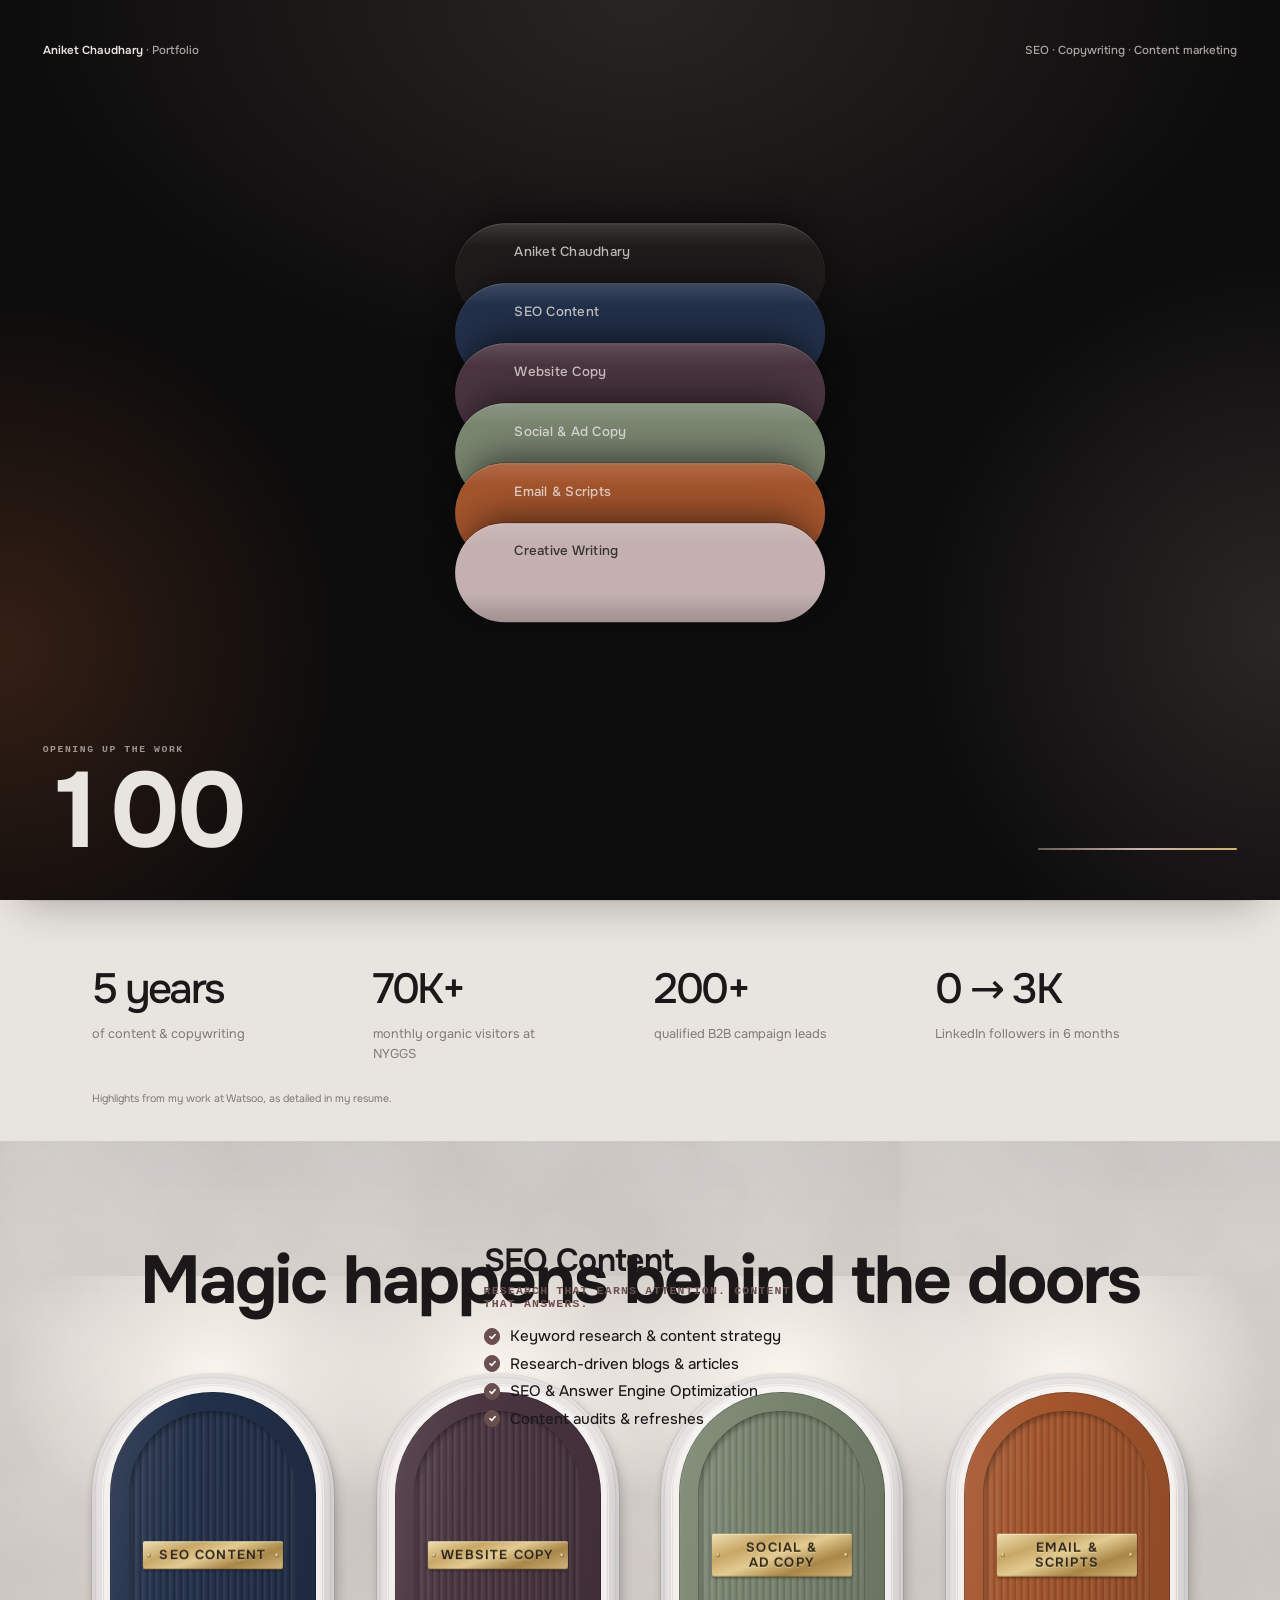
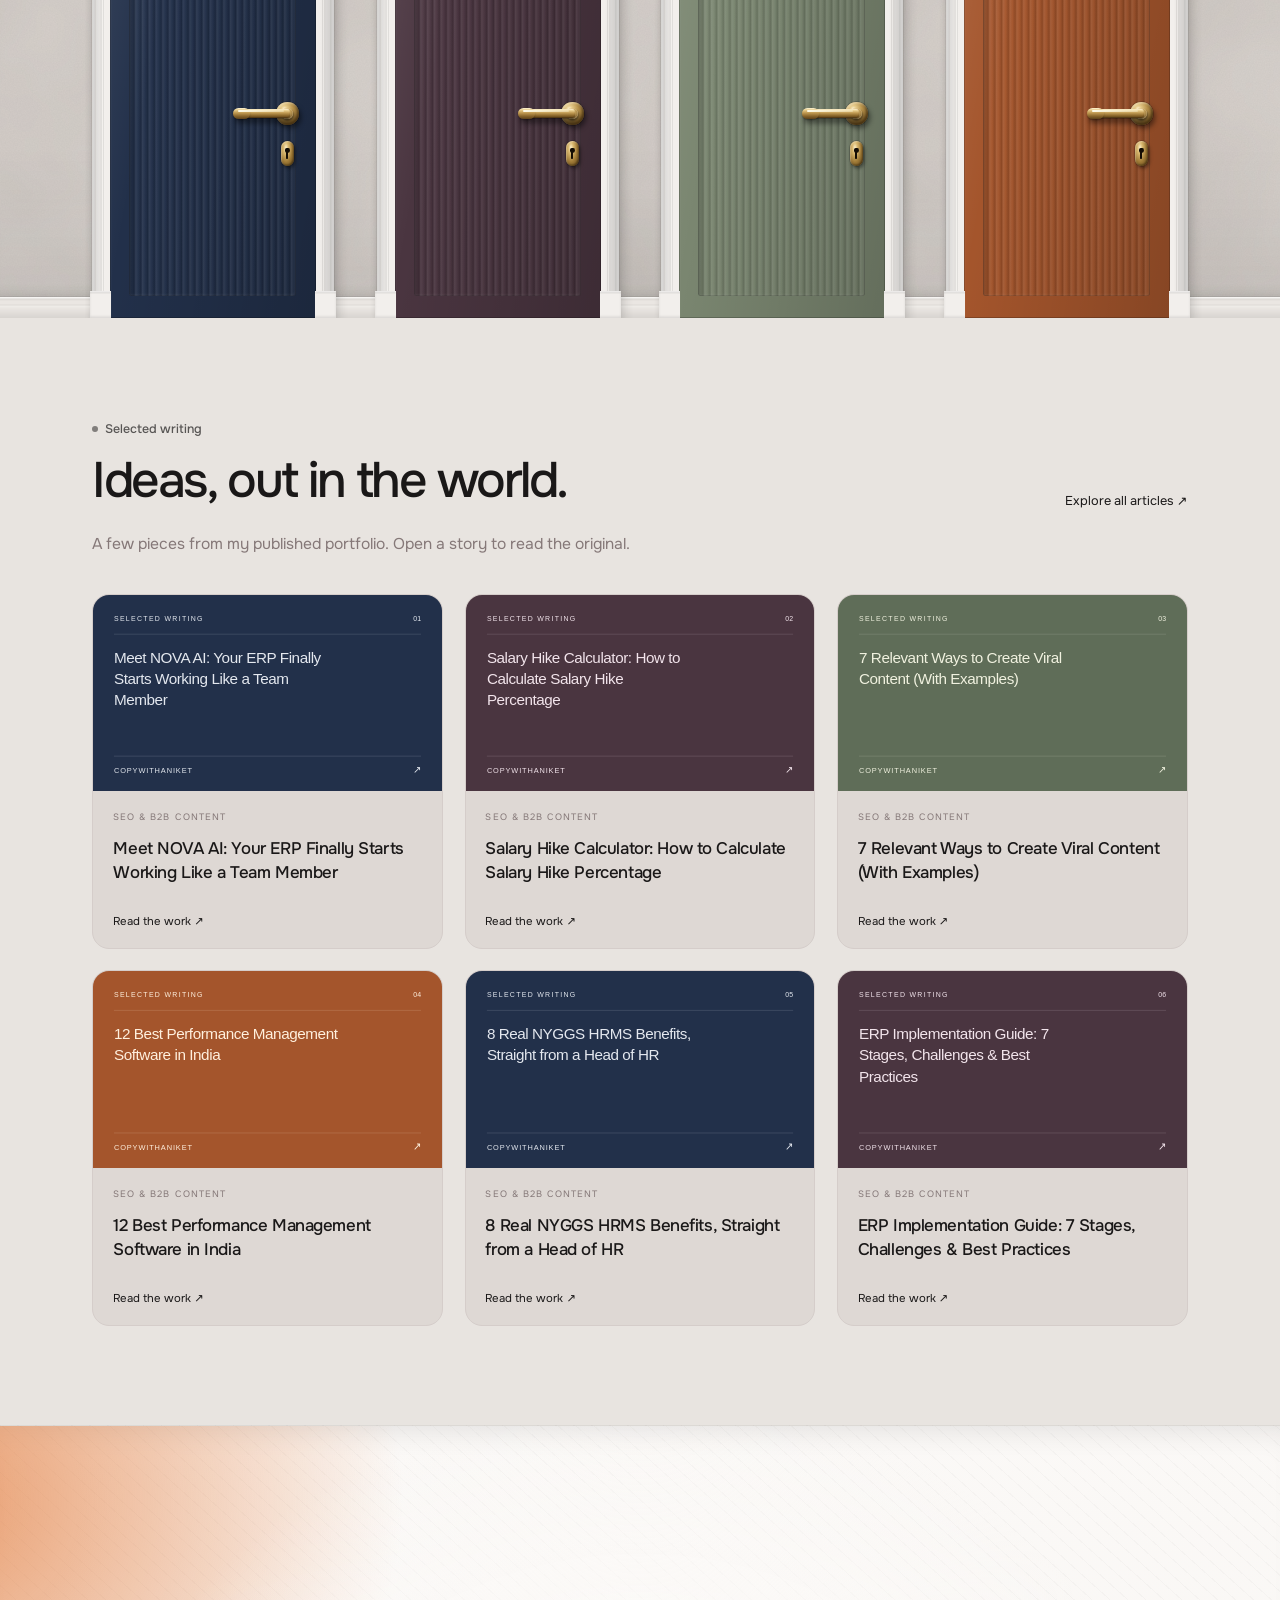
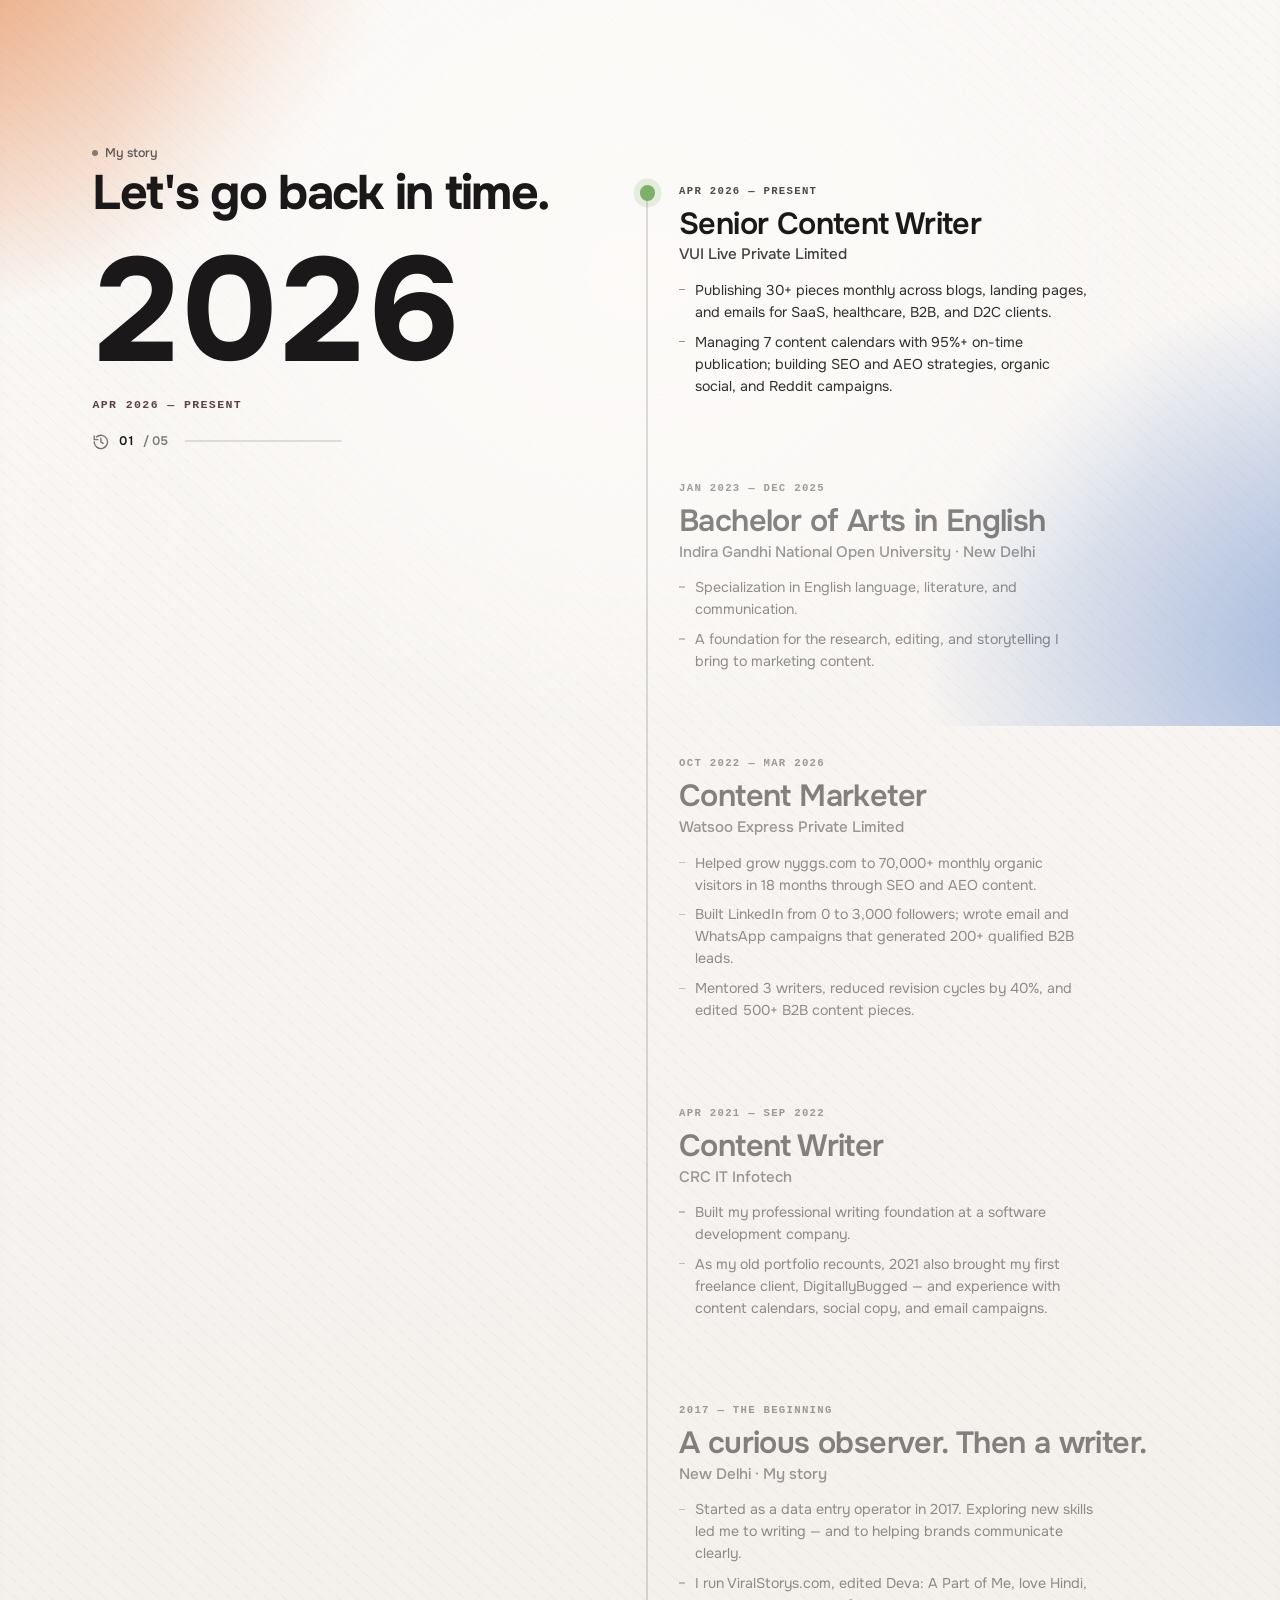
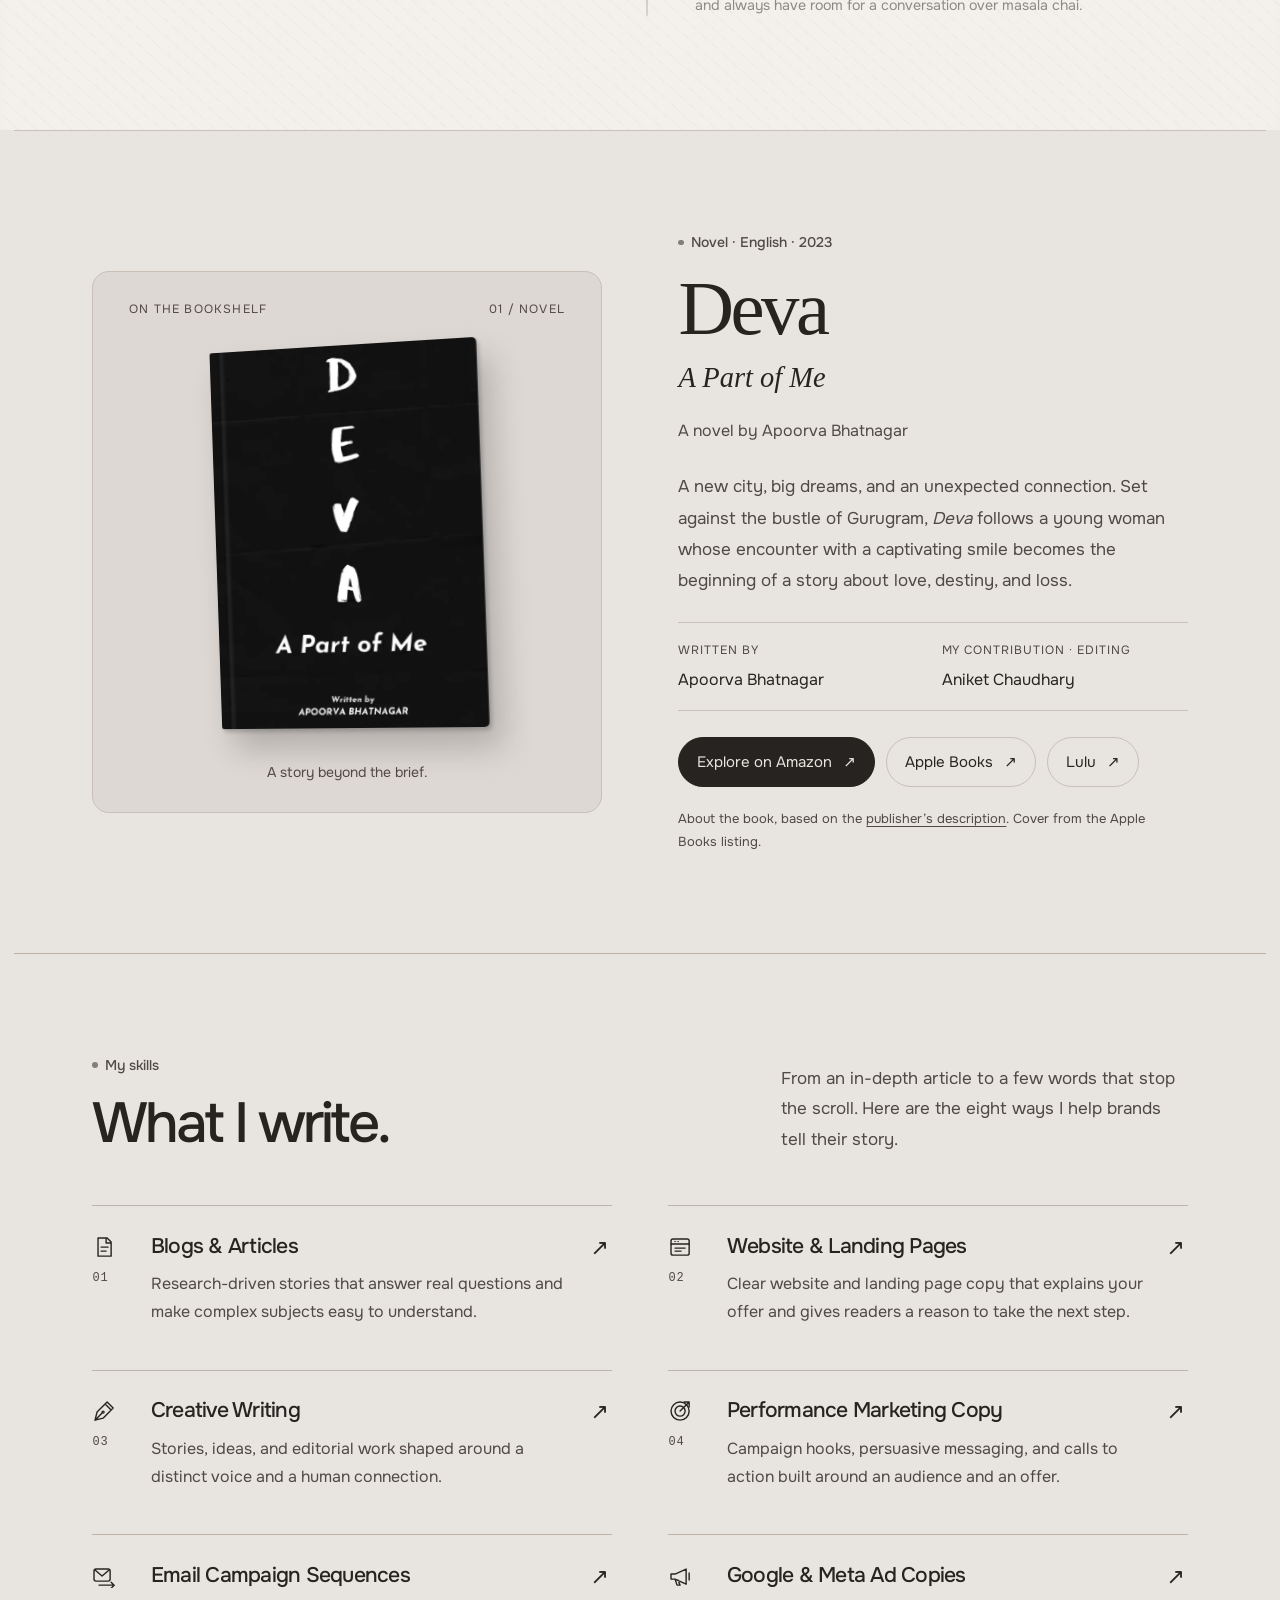
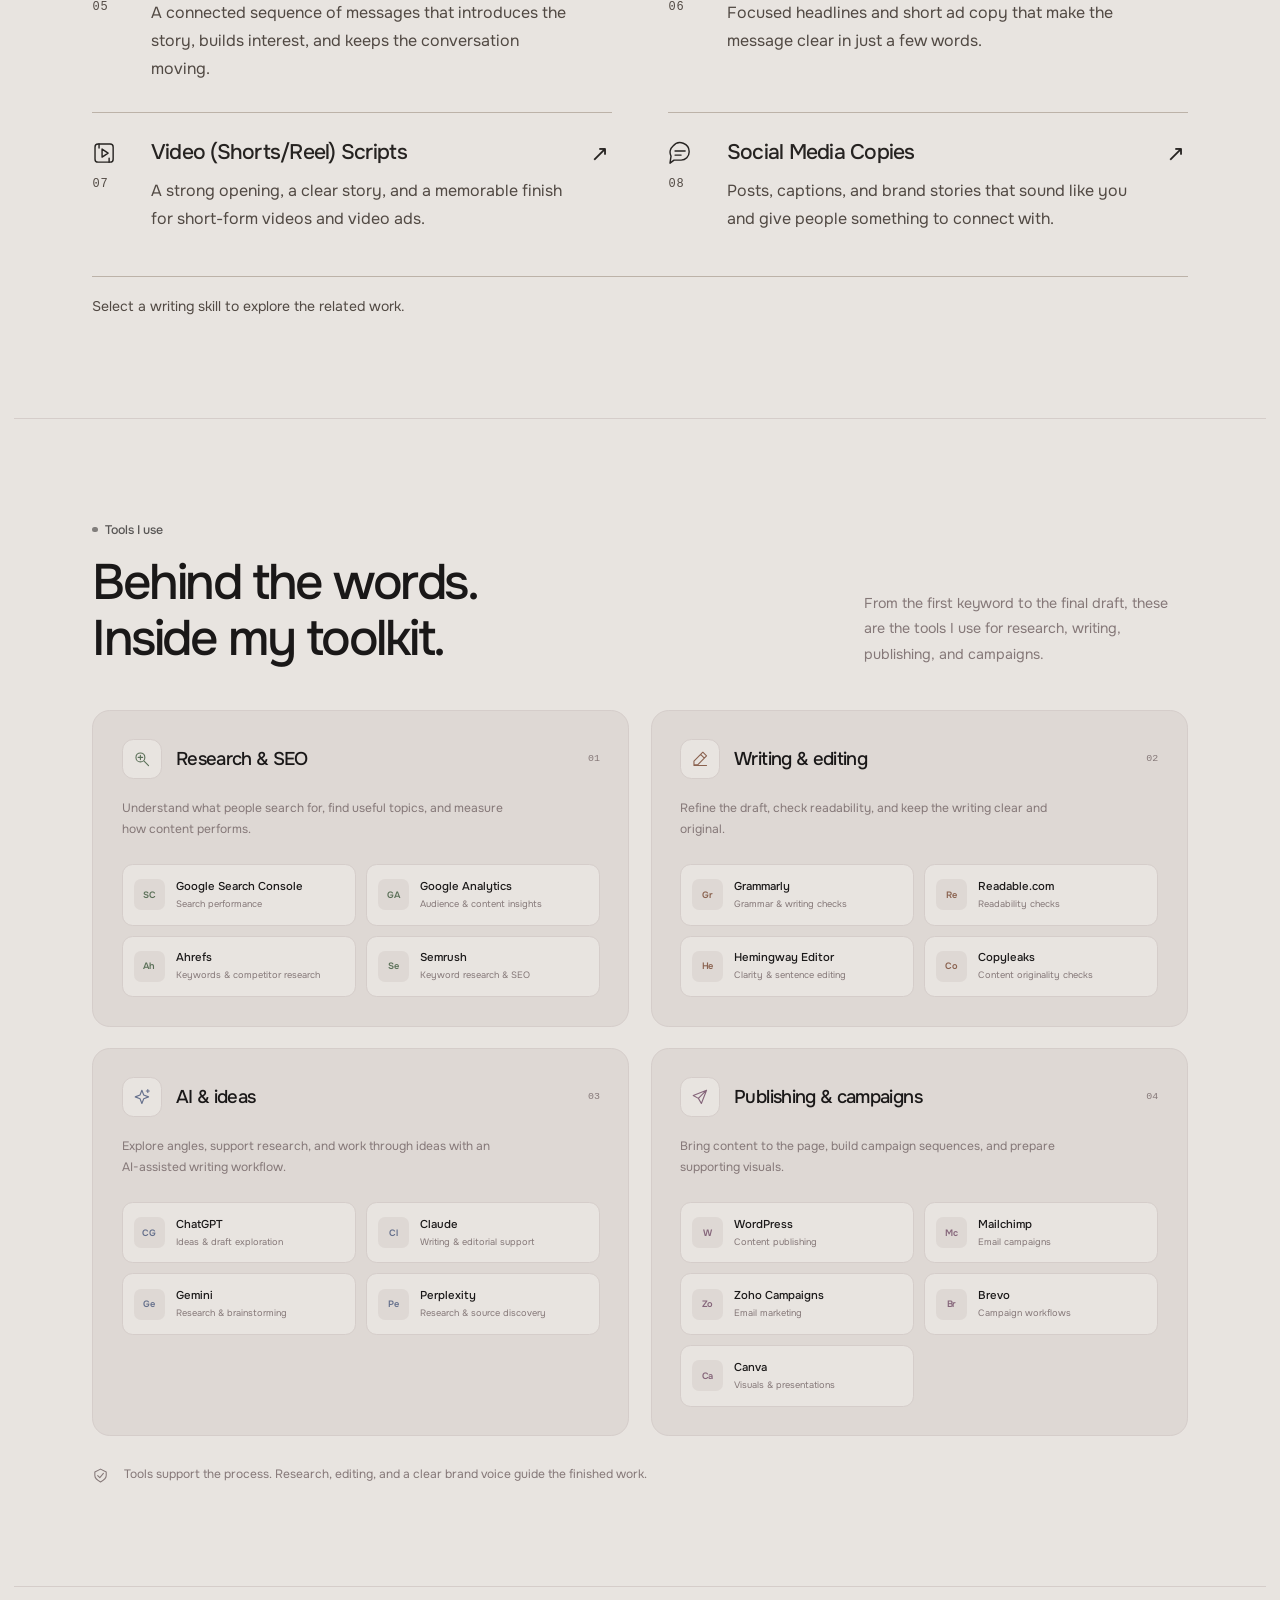
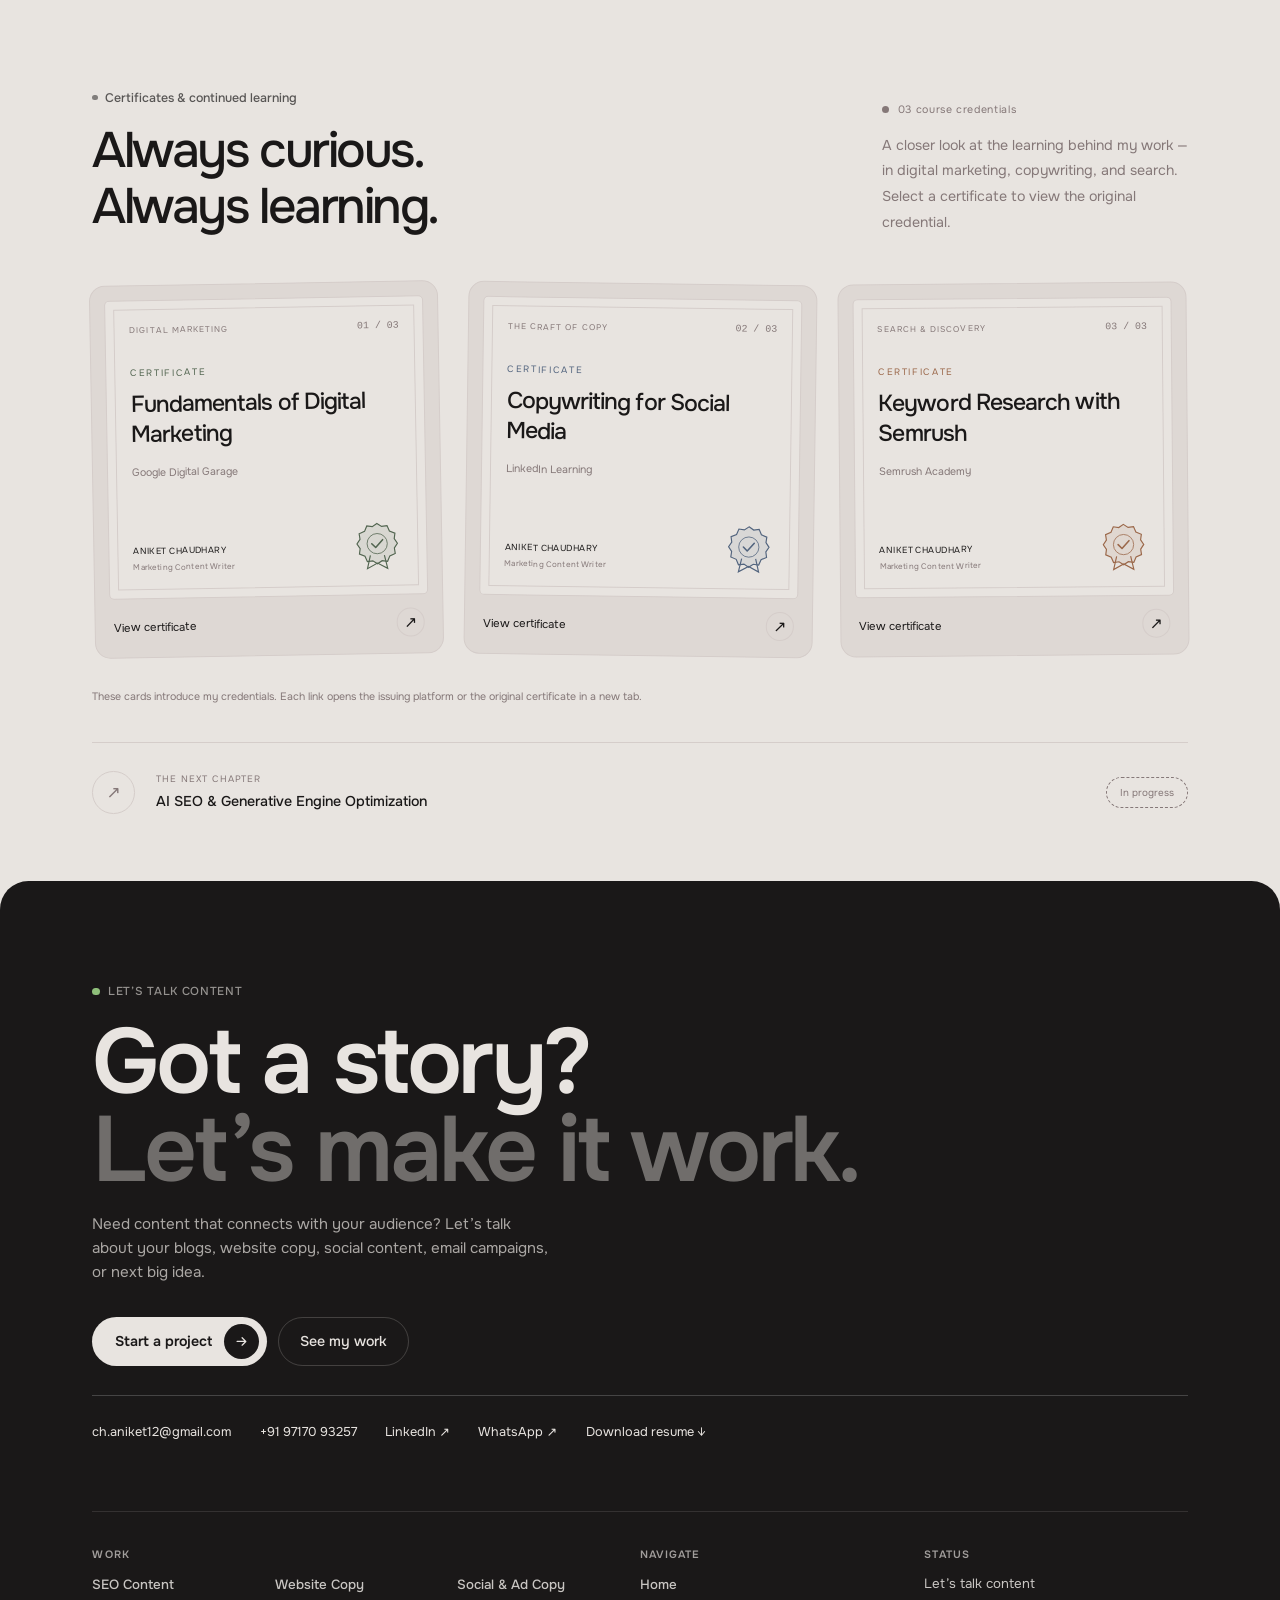
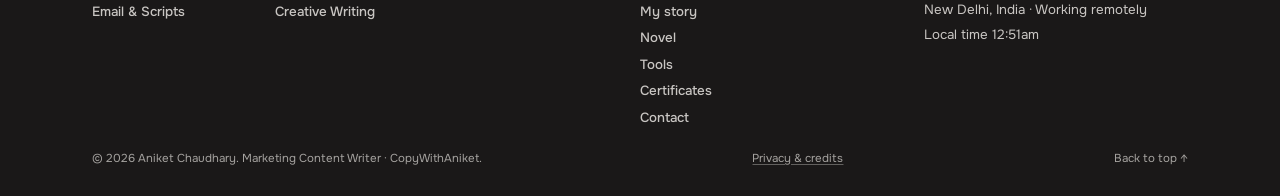
==== commit 8ddb22bf: "novel section add" ====
--- a/index.html
+++ b/index.html
@@ -5,7 +5,7 @@
 // Door transitions update the URL while keeping this document alive. Freeze
 // its base URL so fonts, icons, and later-loaded rooms keep resolving locally.
 const portfolioBase = document.createElement('base');
-portfolioBase.href = new URL('./', location.href.replace(/\/(home|work|my-story)\/?(?=[?#]|$)/, '/')).href;
+portfolioBase.href = new URL('./', location.href.replace(/\/(home|work|my-story|certificates|tools|novel)\/?(?=[?#]|$)/, '/')).href;
 document.head.prepend(portfolioBase);
 </script>
 <meta charset="UTF-8" />
@@ -31,6 +31,10 @@
 <link rel="stylesheet" href="assets/writer.css?v=2">
 <script type="application/ld+json">{"@context": "https://schema.org", "@type": "Person", "name": "Aniket Chaudhary", "jobTitle": "Marketing Content Writer", "email": "ch.aniket12@gmail.com", "telephone": "+919717093257", "address": {"@type": "PostalAddress", "addressLocality": "New Delhi", "addressCountry": "IN"}, "sameAs": ["https://www.linkedin.com/in/aniket-writer/", "https://viralstorys.com/"]}</script>
 <link rel="icon" type="image/svg+xml" href="./favicon.svg?v=ac-1"><link rel="icon" type="image/x-icon" href="./favicon.ico?v=ac-1"><link rel="apple-touch-icon" href="./apple-touch-icon.png?v=ac-1"><link rel="icon" type="image/png" sizes="192x192" href="./icon-192.png?v=ac-1">
+<link rel="stylesheet" href="assets/certificates.css?v=1">
+<link rel="stylesheet" href="assets/tools.css?v=1">
+<link rel="stylesheet" href="assets/writing-skills.css?v=1">
+<link rel="stylesheet" href="assets/novel.css?v=1">
 </head>
 <body>
 
@@ -67,6 +71,9 @@
         <li><button data-door="2"><span data-h="y 0 -2|o .8 1" data-hs="320 22" data-ht="button">Social & Ad Copy</span></button></li>
         <li><button data-door="3"><span data-h="y 0 -2|o .8 1" data-hs="320 22" data-ht="button">Email & Scripts</span></button></li>
         <li><button data-go="about"><span data-h="y 0 -2|o .8 1" data-hs="320 22" data-ht="button">My story</span></button></li>
+        <li><button data-go="novel"><span data-h="y 0 -2|o .8 1" data-hs="320 22" data-ht="button">Novel</span></button></li>
+        <li><button data-go="tools"><span data-h="y 0 -2|o .8 1" data-hs="320 22" data-ht="button">Tools</span></button></li>
+        <li><button data-go="certificates"><span data-h="y 0 -2|o .8 1" data-hs="320 22" data-ht="button">Certificates</span></button></li>
         <li><button data-contact><span data-h="y 0 -2|o .8 1" data-hs="320 22" data-ht="button">Contact</span></button></li>
       </ul>
     </nav>
@@ -290,7 +297,10 @@
       </div>
     </div>
   </section>
-<section class="writer-section writer-toolkit shell" id="skills"><p class="eyebrow">The writer’s toolkit</p><h2>Strategy, craft, and a little curiosity.</h2><div class="toolkit-grid"><article><h3>Content &amp; growth</h3><p>Organic growth strategy · SEO · AEO · Keyword research · Content auditing · Content distribution · B2B &amp; D2C marketing · LinkedIn &amp; Reddit marketing</p></article><article><h3>Writing &amp; campaigns</h3><p>Blogs &amp; landing pages · Brand storytelling · Ad copy · Email sequences · Video scripts · PR collateral · Pitch decks · Proofreading &amp; editing</p></article><article><h3>Research &amp; publishing</h3><p>Google Search Console · Google Analytics · Ahrefs · Semrush · WordPress · Mailchimp · Zoho Campaigns · Brevo</p></article><article><h3>AI &amp; productivity</h3><p>ChatGPT · Claude · Gemini · Perplexity · Prompt engineering · Canva · Grammarly · Readable.com · Hemingway Editor</p></article></div><div class="writer-section__head"><h3>Certifications &amp; continued learning</h3><a href="creative-writing/">The creative side ↗</a></div><div class="cert-grid"><a class="certificate" href="https://drive.google.com/file/d/1Pm5YbATBuROqiGwFYgcPXKjC9xRRdcRj/view" target="_blank" rel="noopener noreferrer"><small>Google Digital Garage</small><h3>Fundamentals of Digital Marketing</h3><span>View certificate ↗</span><span aria-hidden="true"> ↗</span></a><a class="certificate" href="https://www.linkedin.com/learning/certificates/ad67fbb2f9a5c0ba309ecd131721fd240afbb9b88b697ac46149413ae0eca667" target="_blank" rel="noopener noreferrer"><small>LinkedIn Learning</small><h3>Copywriting for Social Media</h3><span>View certificate ↗</span><span aria-hidden="true"> ↗</span></a><a class="certificate" href="https://static.semrush.com/academy/certificates/9533ec58b2/aniket-chaudhary_1.pdf" target="_blank" rel="noopener noreferrer"><small>Semrush Academy</small><h3>Keyword Research with Semrush</h3><span>View certificate ↗</span><span aria-hidden="true"> ↗</span></a><article class="certificate"><small>Currently learning</small><h3>AI SEO &amp; Generative Engine Optimization</h3><span>Ongoing · as listed in my resume</span></article></div></section>
+<section class="writer-section novel-section shell" id="novel" aria-labelledby="novel-title"><div class="novel-layout"><figure class="novel-stage"><div class="novel-stage__top"><span>On the bookshelf</span><span>01 / Novel</span></div><div class="novel-book"><img src="assets/deva-cover.webp" alt="Cover of Deva: A Part of Me, written by Apoorva Bhatnagar" loading="lazy" width="626" height="888"></div><figcaption>A story beyond the brief.</figcaption></figure><div class="novel-copy"><p class="eyebrow">Novel · English · 2023</p><h2 class="novel-title" id="novel-title">Deva</h2><p class="novel-subtitle">A Part of Me</p><p class="novel-byline">A novel by Apoorva Bhatnagar</p><p class="novel-summary">A new city, big dreams, and an unexpected connection. Set against the bustle of Gurugram, <em>Deva</em> follows a young woman whose encounter with a captivating smile becomes the beginning of a story about love, destiny, and loss.</p><dl class="novel-credit"><div><dt>Written by</dt><dd>Apoorva Bhatnagar</dd></div><div><dt>My contribution · Editing</dt><dd>Aniket Chaudhary</dd></div></dl><div class="novel-actions"><a href="https://www.amazon.in/dp/B0CPDB511F" target="_blank" rel="noopener noreferrer">Explore on Amazon <span aria-hidden="true">↗</span></a><a href="https://books.apple.com/gb/book/deva-a-part-of-me/id6473669761" target="_blank" rel="noopener noreferrer">Apple Books <span aria-hidden="true">↗</span></a><a href="https://www.lulu.com/shop/apoorva-bhatnagar-and-aniket-chaudhary/deva/ebook/product-gjj845w.html" target="_blank" rel="noopener noreferrer">Lulu <span aria-hidden="true">↗</span></a></div><p class="novel-source">About the book, based on the <a href="https://books.apple.com/gb/book/deva-a-part-of-me/id6473669761" target="_blank" rel="noopener noreferrer">publisher’s description</a>. Cover from the Apple Books listing.</p></div></div></section>
+<section class="writer-section writing-skills shell" id="skills" aria-labelledby="skills-title"><div class="writing-skills__intro"><div><p class="eyebrow">My skills</p><h2 id="skills-title">What I write.</h2></div><p>From an in-depth article to a few words that stop the scroll. Here are the eight ways I help brands tell their story.</p></div><ol class="writing-services"><li class="writing-service"><a class="writing-service__link" href="seo-content/"><span class="writing-service__symbol" aria-hidden="true"><svg viewBox="0 0 24 24" fill="none" stroke="currentColor" stroke-width="1.4" stroke-linecap="round" stroke-linejoin="round"><path d="M6 3h9l4 4v14H6ZM14 3v5h5M9 12h7M9 16h5"/></svg><span class="writing-service__number">01</span></span><div><h3>Blogs &amp; Articles</h3><p class="writing-service__copy">Research-driven stories that answer real questions and make complex subjects easy to understand.</p></div><span class="writing-service__arrow" aria-hidden="true">&#8599;</span></a></li><li class="writing-service"><a class="writing-service__link" href="website-copy/"><span class="writing-service__symbol" aria-hidden="true"><svg viewBox="0 0 24 24" fill="none" stroke="currentColor" stroke-width="1.4" stroke-linecap="round" stroke-linejoin="round"><rect x="3" y="4" width="18" height="16" rx="2"/><path d="M3 9h18M7 6.5h.01M10 6.5h.01M7 13h10M7 16h6"/></svg><span class="writing-service__number">02</span></span><div><h3>Website &amp; Landing Pages</h3><p class="writing-service__copy">Clear website and landing page copy that explains your offer and gives readers a reason to take the next step.</p></div><span class="writing-service__arrow" aria-hidden="true">&#8599;</span></a></li><li class="writing-service"><a class="writing-service__link" href="creative-writing/"><span class="writing-service__symbol" aria-hidden="true"><svg viewBox="0 0 24 24" fill="none" stroke="currentColor" stroke-width="1.4" stroke-linecap="round" stroke-linejoin="round"><path d="m15 3 6 6-10 10-8 2 2-8ZM13 5l6 6M3 21l7-7"/><circle cx="11" cy="13" r="1"/></svg><span class="writing-service__number">03</span></span><div><h3>Creative Writing</h3><p class="writing-service__copy">Stories, ideas, and editorial work shaped around a distinct voice and a human connection.</p></div><span class="writing-service__arrow" aria-hidden="true">&#8599;</span></a></li><li class="writing-service"><a class="writing-service__link" href="social-ad-copy/#performance-copy"><span class="writing-service__symbol" aria-hidden="true"><svg viewBox="0 0 24 24" fill="none" stroke="currentColor" stroke-width="1.4" stroke-linecap="round" stroke-linejoin="round"><circle cx="12" cy="12" r="9"/><circle cx="12" cy="12" r="5"/><path d="m12 12 9-9M16 3h5v5"/></svg><span class="writing-service__number">04</span></span><div><h3>Performance Marketing Copy</h3><p class="writing-service__copy">Campaign hooks, persuasive messaging, and calls to action built around an audience and an offer.</p></div><span class="writing-service__arrow" aria-hidden="true">&#8599;</span></a></li><li class="writing-service"><a class="writing-service__link" href="email-scripts/"><span class="writing-service__symbol" aria-hidden="true"><svg viewBox="0 0 24 24" fill="none" stroke="currentColor" stroke-width="1.4" stroke-linecap="round" stroke-linejoin="round"><rect x="2" y="5" width="16" height="12" rx="2"/><path d="m3 6 7 6 7-6M7 21h15M19 18l3 3-3 3"/></svg><span class="writing-service__number">05</span></span><div><h3>Email Campaign Sequences</h3><p class="writing-service__copy">A connected sequence of messages that introduces the story, builds interest, and keeps the conversation moving.</p></div><span class="writing-service__arrow" aria-hidden="true">&#8599;</span></a></li><li class="writing-service"><a class="writing-service__link" href="social-ad-copy/#performance-copy"><span class="writing-service__symbol" aria-hidden="true"><svg viewBox="0 0 24 24" fill="none" stroke="currentColor" stroke-width="1.4" stroke-linecap="round" stroke-linejoin="round"><path d="M3 10v5h4l11 5V5L7 10ZM7 15l2 6h3l-2-5M21 9v7"/></svg><span class="writing-service__number">06</span></span><div><h3>Google &amp; Meta Ad Copies</h3><p class="writing-service__copy">Focused headlines and short ad copy that make the message clear in just a few words.</p></div><span class="writing-service__arrow" aria-hidden="true">&#8599;</span></a></li><li class="writing-service"><a class="writing-service__link" href="email-scripts/#video-scripts"><span class="writing-service__symbol" aria-hidden="true"><svg viewBox="0 0 24 24" fill="none" stroke="currentColor" stroke-width="1.4" stroke-linecap="round" stroke-linejoin="round"><rect x="3" y="3" width="18" height="18" rx="3"/><path d="m10 8 6 4-6 4ZM7 3v4M17 17v4"/></svg><span class="writing-service__number">07</span></span><div><h3>Video (Shorts/Reel) Scripts</h3><p class="writing-service__copy">A strong opening, a clear story, and a memorable finish for short-form videos and video ads.</p></div><span class="writing-service__arrow" aria-hidden="true">&#8599;</span></a></li><li class="writing-service"><a class="writing-service__link" href="social-ad-copy/"><span class="writing-service__symbol" aria-hidden="true"><svg viewBox="0 0 24 24" fill="none" stroke="currentColor" stroke-width="1.4" stroke-linecap="round" stroke-linejoin="round"><path d="M21 11a8 8 0 0 1-8 8H6l-4 3 1-7a8 8 0 0 1 2-10 9 9 0 0 1 16 6Z"/><path d="M7 10h10M7 14h6"/></svg><span class="writing-service__number">08</span></span><div><h3>Social Media Copies</h3><p class="writing-service__copy">Posts, captions, and brand stories that sound like you and give people something to connect with.</p></div><span class="writing-service__arrow" aria-hidden="true">&#8599;</span></a></li></ol><p class="writing-skills__footnote">Select a writing skill to explore the related work.</p></section>
+<section class="writer-section writer-tools shell" id="tools" aria-labelledby="tools-title"><div class="writer-tools__intro"><div><p class="eyebrow">Tools I use</p><h2 id="tools-title">Behind the words.<br>Inside my toolkit.</h2></div><p class="writer-lead">From the first keyword to the final draft, these are the tools I use for research, writing, publishing, and campaigns.</p></div><div class="tool-groups"><article class="tool-group" aria-labelledby="tool-group-0"><div class="tool-group__heading"><span class="tool-group__icon"><svg viewBox="0 0 24 24" fill="none" stroke="currentColor" stroke-width="1.5" stroke-linecap="round" stroke-linejoin="round" aria-hidden="true"><circle cx="10" cy="10" r="6"/><path d="m15 15 6 6M7 10h6M10 7v6"/></svg></span><h3 id="tool-group-0">Research &amp; SEO</h3><span class="tool-group__step" aria-hidden="true">01</span></div><p class="tool-group__description">Understand what people search for, find useful topics, and measure how content performs.</p><ul class="tool-list"><li class="tool-item"><span class="tool-item__mark" aria-hidden="true">SC</span><div class="tool-item__text"><h4>Google Search Console</h4><p>Search performance</p></div></li><li class="tool-item"><span class="tool-item__mark" aria-hidden="true">GA</span><div class="tool-item__text"><h4>Google Analytics</h4><p>Audience &amp; content insights</p></div></li><li class="tool-item"><span class="tool-item__mark" aria-hidden="true">Ah</span><div class="tool-item__text"><h4>Ahrefs</h4><p>Keywords &amp; competitor research</p></div></li><li class="tool-item"><span class="tool-item__mark" aria-hidden="true">Se</span><div class="tool-item__text"><h4>Semrush</h4><p>Keyword research &amp; SEO</p></div></li></ul></article><article class="tool-group" aria-labelledby="tool-group-1"><div class="tool-group__heading"><span class="tool-group__icon"><svg viewBox="0 0 24 24" fill="none" stroke="currentColor" stroke-width="1.5" stroke-linecap="round" stroke-linejoin="round" aria-hidden="true"><path d="m16 3 5 5-12 12H4v-5ZM13 6l5 5M4 21h17"/></svg></span><h3 id="tool-group-1">Writing &amp; editing</h3><span class="tool-group__step" aria-hidden="true">02</span></div><p class="tool-group__description">Refine the draft, check readability, and keep the writing clear and original.</p><ul class="tool-list"><li class="tool-item"><span class="tool-item__mark" aria-hidden="true">Gr</span><div class="tool-item__text"><h4>Grammarly</h4><p>Grammar &amp; writing checks</p></div></li><li class="tool-item"><span class="tool-item__mark" aria-hidden="true">Re</span><div class="tool-item__text"><h4>Readable.com</h4><p>Readability checks</p></div></li><li class="tool-item"><span class="tool-item__mark" aria-hidden="true">He</span><div class="tool-item__text"><h4>Hemingway Editor</h4><p>Clarity &amp; sentence editing</p></div></li><li class="tool-item"><span class="tool-item__mark" aria-hidden="true">Co</span><div class="tool-item__text"><h4>Copyleaks</h4><p>Content originality checks</p></div></li></ul></article><article class="tool-group" aria-labelledby="tool-group-2"><div class="tool-group__heading"><span class="tool-group__icon"><svg viewBox="0 0 24 24" fill="none" stroke="currentColor" stroke-width="1.5" stroke-linecap="round" stroke-linejoin="round" aria-hidden="true"><path d="m12 3 2.5 6.5L21 12l-6.5 2.5L12 21l-2.5-6.5L3 12l6.5-2.5ZM20 2v4M18 4h4"/></svg></span><h3 id="tool-group-2">AI &amp; ideas</h3><span class="tool-group__step" aria-hidden="true">03</span></div><p class="tool-group__description">Explore angles, support research, and work through ideas with an AI-assisted writing workflow.</p><ul class="tool-list"><li class="tool-item"><span class="tool-item__mark" aria-hidden="true">CG</span><div class="tool-item__text"><h4>ChatGPT</h4><p>Ideas &amp; draft exploration</p></div></li><li class="tool-item"><span class="tool-item__mark" aria-hidden="true">Cl</span><div class="tool-item__text"><h4>Claude</h4><p>Writing &amp; editorial support</p></div></li><li class="tool-item"><span class="tool-item__mark" aria-hidden="true">Ge</span><div class="tool-item__text"><h4>Gemini</h4><p>Research &amp; brainstorming</p></div></li><li class="tool-item"><span class="tool-item__mark" aria-hidden="true">Pe</span><div class="tool-item__text"><h4>Perplexity</h4><p>Research &amp; source discovery</p></div></li></ul></article><article class="tool-group" aria-labelledby="tool-group-3"><div class="tool-group__heading"><span class="tool-group__icon"><svg viewBox="0 0 24 24" fill="none" stroke="currentColor" stroke-width="1.5" stroke-linecap="round" stroke-linejoin="round" aria-hidden="true"><path d="m3 10 18-7-7 18-4-7ZM10 14 21 3"/></svg></span><h3 id="tool-group-3">Publishing &amp; campaigns</h3><span class="tool-group__step" aria-hidden="true">04</span></div><p class="tool-group__description">Bring content to the page, build campaign sequences, and prepare supporting visuals.</p><ul class="tool-list"><li class="tool-item"><span class="tool-item__mark" aria-hidden="true">W</span><div class="tool-item__text"><h4>WordPress</h4><p>Content publishing</p></div></li><li class="tool-item"><span class="tool-item__mark" aria-hidden="true">Mc</span><div class="tool-item__text"><h4>Mailchimp</h4><p>Email campaigns</p></div></li><li class="tool-item"><span class="tool-item__mark" aria-hidden="true">Zo</span><div class="tool-item__text"><h4>Zoho Campaigns</h4><p>Email marketing</p></div></li><li class="tool-item"><span class="tool-item__mark" aria-hidden="true">Br</span><div class="tool-item__text"><h4>Brevo</h4><p>Campaign workflows</p></div></li><li class="tool-item"><span class="tool-item__mark" aria-hidden="true">Ca</span><div class="tool-item__text"><h4>Canva</h4><p>Visuals &amp; presentations</p></div></li></ul></article></div><p class="tools-principle"><svg viewBox="0 0 24 24" fill="none" stroke="currentColor" stroke-width="1.5" stroke-linecap="round" stroke-linejoin="round" aria-hidden="true"><path d="m12 3 8 4v5c0 4-4 7-8 9-4-2-8-5-8-9V7ZM8 12l3 3 5-6"/></svg><span>Tools support the process. Research, editing, and a clear brand voice guide the finished work.</span></p></section>
+<section class="writer-section credentials shell" id="certificates" aria-labelledby="certificates-title"><div class="credentials__intro"><div><p class="eyebrow">Certificates &amp; continued learning</p><h2 id="certificates-title">Always curious.<br>Always learning.</h2></div><div><span class="credentials__count"><i aria-hidden="true"></i>03 course credentials</span><p class="writer-lead">A closer look at the learning behind my work &mdash; in digital marketing, copywriting, and search. Select a certificate to view the original credential.</p></div></div><ol class="credentials__grid"><li><a class="credential" href="https://drive.google.com/file/d/1Pm5YbATBuROqiGwFYgcPXKjC9xRRdcRj/view" target="_blank" rel="noopener noreferrer" aria-label="View Fundamentals of Digital Marketing certificate from Google Digital Garage (opens in a new tab)"><div class="credential__paper"><div class="credential__top"><span class="credential__category">Digital marketing</span><span class="credential__number">01 / 03</span></div><p class="credential__label">Certificate</p><h3>Fundamentals of Digital Marketing</h3><p class="credential__issuer">Google Digital Garage</p><div class="credential__signature"><p class="credential__name">ANIKET CHAUDHARY<small>Marketing Content Writer</small></p><svg class="credential__seal" viewBox="0 0 64 64" fill="none" aria-hidden="true"><path d="m23 44-4 17 13-7 13 7-4-17" stroke="currentColor" stroke-width="1.5"/><path d="m32 3 6 4 7-1 3 7 7 3-1 7 4 6-4 6 1 7-7 3-3 7-7-1-6 4-6-4-7 1-3-7-7-3 1-7-4-6 4-6-1-7 7-3 3-7 7 1Z" fill="currentColor" fill-opacity=".1" stroke="currentColor" stroke-width="1.5"/><circle cx="32" cy="29" r="13" stroke="currentColor"/><path d="m25 29 5 5 9-10" stroke="currentColor" stroke-width="2" stroke-linecap="round" stroke-linejoin="round"/></svg></div></div><div class="credential__footer"><span>View certificate</span><span class="credential__arrow" aria-hidden="true">&#8599;</span></div></a></li><li><a class="credential" href="https://www.linkedin.com/learning/certificates/ad67fbb2f9a5c0ba309ecd131721fd240afbb9b88b697ac46149413ae0eca667" target="_blank" rel="noopener noreferrer" aria-label="View Copywriting for Social Media certificate from LinkedIn Learning (opens in a new tab)"><div class="credential__paper"><div class="credential__top"><span class="credential__category">The craft of copy</span><span class="credential__number">02 / 03</span></div><p class="credential__label">Certificate</p><h3>Copywriting for Social Media</h3><p class="credential__issuer">LinkedIn Learning</p><div class="credential__signature"><p class="credential__name">ANIKET CHAUDHARY<small>Marketing Content Writer</small></p><svg class="credential__seal" viewBox="0 0 64 64" fill="none" aria-hidden="true"><path d="m23 44-4 17 13-7 13 7-4-17" stroke="currentColor" stroke-width="1.5"/><path d="m32 3 6 4 7-1 3 7 7 3-1 7 4 6-4 6 1 7-7 3-3 7-7-1-6 4-6-4-7 1-3-7-7-3 1-7-4-6 4-6-1-7 7-3 3-7 7 1Z" fill="currentColor" fill-opacity=".1" stroke="currentColor" stroke-width="1.5"/><circle cx="32" cy="29" r="13" stroke="currentColor"/><path d="m25 29 5 5 9-10" stroke="currentColor" stroke-width="2" stroke-linecap="round" stroke-linejoin="round"/></svg></div></div><div class="credential__footer"><span>View certificate</span><span class="credential__arrow" aria-hidden="true">&#8599;</span></div></a></li><li><a class="credential" href="https://static.semrush.com/academy/certificates/9533ec58b2/aniket-chaudhary_1.pdf" target="_blank" rel="noopener noreferrer" aria-label="View Keyword Research with Semrush certificate from Semrush Academy (opens in a new tab)"><div class="credential__paper"><div class="credential__top"><span class="credential__category">Search & discovery</span><span class="credential__number">03 / 03</span></div><p class="credential__label">Certificate</p><h3>Keyword Research with Semrush</h3><p class="credential__issuer">Semrush Academy</p><div class="credential__signature"><p class="credential__name">ANIKET CHAUDHARY<small>Marketing Content Writer</small></p><svg class="credential__seal" viewBox="0 0 64 64" fill="none" aria-hidden="true"><path d="m23 44-4 17 13-7 13 7-4-17" stroke="currentColor" stroke-width="1.5"/><path d="m32 3 6 4 7-1 3 7 7 3-1 7 4 6-4 6 1 7-7 3-3 7-7-1-6 4-6-4-7 1-3-7-7-3 1-7-4-6 4-6-1-7 7-3 3-7 7 1Z" fill="currentColor" fill-opacity=".1" stroke="currentColor" stroke-width="1.5"/><circle cx="32" cy="29" r="13" stroke="currentColor"/><path d="m25 29 5 5 9-10" stroke="currentColor" stroke-width="2" stroke-linecap="round" stroke-linejoin="round"/></svg></div></div><div class="credential__footer"><span>View certificate</span><span class="credential__arrow" aria-hidden="true">&#8599;</span></div></a></li></ol><p class="credentials__note">These cards introduce my credentials. Each link opens the issuing platform or the original certificate in a new tab.</p><aside class="learning-note" aria-label="Learning in progress"><span class="learning-note__icon" aria-hidden="true">&#8599;</span><div class="learning-note__copy"><p>The next chapter</p><h3>AI SEO &amp; Generative Engine Optimization</h3></div><span class="learning-note__status">In progress</span></aside></section>
 </main>
 <div class="sfw">
 <footer class="sf" id="contact-footer" aria-labelledby="sfTitle">
@@ -305,7 +315,7 @@
 <div class="writer-contact"><a href="mailto:ch.aniket12@gmail.com">ch.aniket12@gmail.com</a><a href="tel:+919717093257">+91 97170 93257</a><a href="https://www.linkedin.com/in/aniket-writer/" target="_blank" rel="noopener noreferrer">LinkedIn ↗</a><a href="https://wa.link/u7tl23" target="_blank" rel="noopener noreferrer">WhatsApp ↗</a><a href="downloads/Aniket-Chaudhary-Resume.pdf" download>Download resume ↓</a></div>
     <div class="sf__cols">
       <div><h3>Work</h3><ul class="work"><li><a href="seo-content/" data-door="0">SEO Content</a></li><li><a href="website-copy/" data-door="1">Website Copy</a></li><li><a href="social-ad-copy/" data-door="2">Social & Ad Copy</a></li><li><a href="email-scripts/" data-door="3">Email & Scripts</a></li><li><a href="creative-writing/" data-door="4">Creative Writing</a></li></ul></div>
-      <div><h3>Navigate</h3><ul><li><a href="./" data-go="home">Home</a></li><li><a href="./#about" data-go="about">My story</a></li><li><button data-contact>Contact</button></li></ul></div>
+      <div><h3>Navigate</h3><ul><li><a href="./" data-go="home">Home</a></li><li><a href="./#about" data-go="about">My story</a></li><li><a href="./novel" data-go="novel">Novel</a></li><li><a href="./tools" data-go="tools">Tools</a></li><li><a href="./certificates" data-go="certificates">Certificates</a></li><li><button data-contact>Contact</button></li></ul></div>
       <div><h3>Status</h3><ul><li class="st">Let’s talk content</li><li class="st">New Delhi, India · Working remotely</li><li class="st">Local time <span data-ftime>—</span></li></ul></div>
     </div>
     <div class="sf__bot"><span>© <span data-fyear>2026</span> Aniket Chaudhary. Marketing Content Writer · CopyWithAniket.</span><span class="sf__legal"><a href="legal/" target="_top">Privacy &amp; credits</a></span><button data-go="home">Back to top ↑</button></div>
@@ -452,7 +462,7 @@
 <script type="importmap">
 { "imports": { "lenis": "./vendor/lenis.min.mjs" } }
 </script>
-<script type="module" src="assets/main.js?v=writer-2"></script>
+<script type="module" src="assets/main.js?v=novel-1"></script>
 
 <script>
 // my story: you scroll the chapters naturally. The dot travels the line in step with the page, the year rolls back as each
@@ -558,5 +568,6 @@
 
 </div>
 
+
 </body>
 </html>
--- a/assets/certificates.css
+++ b/assets/certificates.css
@@ -0,0 +1,38 @@
+.credentials{border-top:1px solid var(--line);scroll-margin-top:6rem;position:relative}
+.credentials__intro{display:flex;align-items:end;justify-content:space-between;gap:3rem;margin-bottom:3.4rem}
+.credentials__intro h2{margin-top:1.2rem;max-width:17ch}
+.credentials__intro .writer-lead{max-width:34ch;margin:0;font-size:1rem}
+.credentials__count{display:inline-flex;align-items:center;gap:.65rem;margin-bottom:1.2rem;color:var(--muted);font-size:.75rem;letter-spacing:.06em}
+.credentials__count i{width:7px;height:7px;border-radius:50%;background:currentColor}
+.credentials__grid{display:grid;grid-template-columns:repeat(3,minmax(0,1fr));gap:1.7rem;list-style:none;padding:0;margin:0}
+.credential{--credential-accent:#526550;--credential-tilt:-1deg;display:flex;flex-direction:column;height:100%;color:var(--foreground);text-decoration:none;border-radius:1.1rem;background:var(--surface);border:1px solid var(--line);padding:1rem;transform:rotate(var(--credential-tilt));transition:transform .3s ease,box-shadow .3s ease}
+.credentials__grid>li:nth-child(2) .credential{--credential-accent:#52647e;--credential-tilt:.8deg}
+.credentials__grid>li:nth-child(3) .credential{--credential-accent:#9b684a;--credential-tilt:-.5deg}
+.credential:hover,.credential:focus-visible{transform:translateY(-9px) rotate(0);box-shadow:0 18px 38px #00000012}
+.credential:focus-visible{outline:2px solid var(--foreground);outline-offset:6px}
+.credential__paper{position:relative;display:flex;flex-direction:column;min-height:21rem;padding:1.65rem;background:var(--background);border:1px solid var(--line);border-radius:.35rem;isolation:isolate;overflow:hidden}
+.credential__paper::before{content:"";position:absolute;inset:.55rem;border:1px solid var(--line);pointer-events:none;z-index:-1}
+.credential__top{display:flex;align-items:center;justify-content:space-between;gap:1rem;margin-bottom:2.2rem}
+.credential__category{font-size:.58rem;letter-spacing:.13em;text-transform:uppercase;color:var(--muted)}
+.credential__number{font:400 .7rem/1 ui-monospace,monospace;color:var(--muted)}
+.credential__label{font-size:.65rem;letter-spacing:.18em;text-transform:uppercase;color:var(--credential-accent);margin-bottom:.8rem}
+.credential h3{font-size:clamp(1.3rem,1.8vw,1.7rem);font-weight:500;letter-spacing:-.04em;line-height:1.3;max-width:18ch;margin:0 0 1rem}
+.credential__issuer{color:var(--muted);font-size:.75rem;line-height:1.6;margin-bottom:2rem}
+.credential__signature{display:flex;align-items:end;justify-content:space-between;gap:.7rem;margin-top:auto}
+.credential__name{font-size:.62rem;letter-spacing:.05em;line-height:1.8}.credential__name small{display:block;color:var(--muted);font-size:.56rem;letter-spacing:.02em}
+.credential__seal{color:var(--credential-accent);width:3.5rem;height:3.5rem;flex-shrink:0}
+.credential__footer{display:flex;align-items:center;justify-content:space-between;gap:1rem;padding:.95rem .25rem .15rem;font-size:.8rem}
+.credential__arrow{display:grid;place-items:center;width:2rem;height:2rem;border:1px solid var(--line);border-radius:50%;font-size:1.1rem;transition:background .2s,color .2s}
+.credential:hover .credential__arrow{background:var(--foreground);color:var(--background)}
+.credentials__note{color:var(--muted);font-size:.75rem;line-height:1.7;margin:2.2rem 0 0}
+.learning-note{display:flex;align-items:center;gap:1.5rem;border-top:1px solid var(--line);margin-top:2.5rem;padding-top:2rem}
+.learning-note__icon{display:grid;place-items:center;flex-shrink:0;width:3rem;height:3rem;border:1px solid var(--line);border-radius:50%;font-size:1.2rem;color:var(--muted)}
+.learning-note__copy{flex:1}.learning-note__copy>p{color:var(--muted);font-size:.65rem;letter-spacing:.1em;text-transform:uppercase;margin-bottom:.45rem}.learning-note h3{font-size:1rem;font-weight:500;line-height:1.5}
+.learning-note__status{white-space:nowrap;border:1px dashed var(--muted);border-radius:999px;padding:.55rem .9rem;font-size:.7rem;color:var(--muted)}
+html[data-mode="dark"] .credential{--credential-accent:#bacba8}
+html[data-mode="dark"] .credentials__grid>li:nth-child(2) .credential{--credential-accent:#b8c7e0}
+html[data-mode="dark"] .credentials__grid>li:nth-child(3) .credential{--credential-accent:#e1b394}
+@media(min-width:1200px){.nav{gap:1rem;font-size:.9rem}}
+@media(max-width:1023.98px){.credentials__intro{display:block}.credentials__intro .writer-lead{margin-top:1.5rem;max-width:55ch}.credentials__grid{gap:1rem}.credential{padding:.65rem}.credential__paper{padding:1.1rem;min-height:20rem}.credential h3{font-size:1.3rem}.credential__seal{width:2.7rem;height:2.7rem}.credential__category{font-size:.5rem}}
+@media(max-width:700px){.credentials__grid{grid-template-columns:1fr;gap:1.75rem}.credential{max-width:30rem;width:100%;margin:auto;padding:1rem;transform:none}.credentials__grid>li .credential{--credential-tilt:0deg}.credential__paper{padding:1.8rem;min-height:20rem}.credential h3{font-size:1.7rem}.credential__category{font-size:.6rem}.credential__seal{width:3.5rem;height:3.5rem}.credential__top{margin-bottom:1.8rem}.credentials__intro{margin-bottom:2rem}.learning-note{gap:1rem;flex-wrap:wrap}.learning-note__copy{flex-basis:calc(100% - 4rem)}.learning-note__status{margin-left:4rem}.credentials__intro h2{max-width:16ch}}
+@media(prefers-reduced-motion:reduce){.credential,.credential__arrow{transition:none}.credential:hover,.credential:focus-visible{transform:none}}
--- a/assets/tools.css
+++ b/assets/tools.css
@@ -0,0 +1,23 @@
+.writer-tools{border-top:1px solid var(--line);scroll-margin-top:6rem}
+.writer-tools__intro{display:flex;align-items:end;justify-content:space-between;gap:3rem;margin-bottom:3rem}
+.writer-tools__intro h2{margin-top:1.2rem;max-width:18ch}
+.writer-tools__intro .writer-lead{max-width:36ch;font-size:1rem;margin:0}
+.tool-groups{display:grid;grid-template-columns:repeat(2,minmax(0,1fr));gap:1.5rem}
+.tool-group{--tool-tone:#5b7058;padding:2rem;border:1px solid var(--line);border-radius:1.25rem;background:var(--surface)}
+.tool-group:nth-child(2){--tool-tone:#8a624f}.tool-group:nth-child(3){--tool-tone:#65708c}.tool-group:nth-child(4){--tool-tone:#85657a}
+.tool-group__heading{display:flex;align-items:center;gap:1rem;margin-bottom:1.3rem}
+.tool-group__icon{width:2.8rem;height:2.8rem;display:grid;place-items:center;border:1px solid var(--line);border-radius:.8rem;color:var(--tool-tone);background:var(--background)}
+.tool-group__icon svg{width:1.25rem;height:1.25rem}.tool-group__heading h3{font-size:1.3rem;font-weight:500;letter-spacing:-.035em;line-height:1.3}.tool-group__step{margin-left:auto;color:var(--muted);font:400 .7rem/1 ui-monospace,monospace}
+.tool-group__description{font-size:.85rem;color:var(--muted);line-height:1.8;margin-bottom:1.6rem;max-width:48ch}
+.tool-list{padding:0;margin:0;list-style:none;display:grid;grid-template-columns:repeat(2,minmax(0,1fr));gap:.7rem}
+.tool-item{display:flex;align-items:center;gap:.8rem;min-width:0;border:1px solid var(--line);border-radius:.75rem;background:var(--background);padding:.9rem .75rem;transition:transform .2s ease,border-color .2s ease}
+.tool-item:hover{transform:translateY(-2px);border-color:var(--muted)}
+.tool-item__mark{display:grid;place-items:center;flex-shrink:0;width:2.2rem;height:2.2rem;border-radius:.5rem;background:var(--surface);color:var(--tool-tone);font-size:.65rem;font-weight:600;letter-spacing:-.03em}
+.tool-item__text{min-width:0}.tool-item h4{font-size:.8rem;font-weight:500;line-height:1.5;overflow-wrap:anywhere}.tool-item p{font-size:.65rem;color:var(--muted);line-height:1.6;margin-top:.15rem}
+.tools-principle{display:flex;gap:1rem;align-items:start;margin-top:2rem;color:var(--muted);font-size:.85rem;line-height:1.8;max-width:70ch}
+.tools-principle svg{width:1.2rem;height:1.2rem;margin-top:.2rem;flex-shrink:0}
+html[data-mode="dark"] .tool-group{--tool-tone:#bbcfb4}html[data-mode="dark"] .tool-group:nth-child(2){--tool-tone:#dbb395}html[data-mode="dark"] .tool-group:nth-child(3){--tool-tone:#b8c7e0}html[data-mode="dark"] .tool-group:nth-child(4){--tool-tone:#d2bad0}
+@media(min-width:1200px) and (max-width:1350px){.hdr .clock__date,.hdr .clock__sep{display:none}.hdr .clock__ds{display:none}}
+@media(max-width:1023.98px){.writer-tools__intro{display:block}.writer-tools__intro .writer-lead{margin-top:1.5rem;max-width:55ch}.tool-group{padding:1.4rem}.tool-list{grid-template-columns:1fr}}
+@media(max-width:639.98px){.tool-groups{grid-template-columns:1fr;gap:1rem}.tool-group{padding:1.4rem}.tool-group__heading h3{font-size:1.2rem}.tool-list{grid-template-columns:repeat(2,minmax(0,1fr));gap:.6rem}.tool-item{display:block;padding:.8rem}.tool-item__mark{margin-bottom:.7rem}.tool-item h4{font-size:.8rem}.tool-item p{font-size:.68rem}.writer-tools__intro{margin-bottom:2rem}}
+@media(prefers-reduced-motion:reduce){.tool-item{transition:none}.tool-item:hover{transform:none}}
--- a/assets/writing-skills.css
+++ b/assets/writing-skills.css
@@ -0,0 +1,23 @@
+.story{overflow:clip;isolation:isolate}
+.writing-skills{--writing-text:#262321;--writing-secondary:#514943;--writing-line:#bcb2a8;position:relative;z-index:2;isolation:isolate;background:var(--background);color:var(--writing-text);border-top:1px solid var(--writing-line)}
+.writing-skills__intro{display:flex;justify-content:space-between;align-items:end;gap:3rem;margin-bottom:3.5rem}
+.writing-skills__intro .eyebrow{color:var(--writing-secondary);font-size:14px;margin-bottom:1.3rem}
+.writer-section .writing-skills__intro h2{font-size:clamp(2.6rem,4.4vw,4.5rem);line-height:1.12;letter-spacing:-.055em;margin:0;max-width:16ch;color:var(--writing-text)}
+.writing-skills__intro>p{font-size:max(17px,1.0625rem);color:var(--writing-secondary);line-height:1.8;max-width:37ch}
+.writing-services{display:grid;grid-template-columns:repeat(2,minmax(0,1fr));column-gap:4rem;list-style:none;padding:0;margin:0}
+.writing-service{border-top:1px solid var(--writing-line)}
+.writing-service__link{display:grid;grid-template-columns:3.1rem minmax(0,1fr) 1.5rem;gap:1rem;align-items:start;padding:1.8rem 0 2rem;min-height:11.5rem;color:var(--writing-text);text-decoration:none}
+.writing-service__symbol{position:relative;display:grid;justify-items:start;gap:.9rem;padding-top:.2rem}
+.writing-service__symbol svg{width:1.7rem;height:1.7rem;color:var(--writing-text)}
+.writing-service__number{font:400 12px/1 ui-monospace,monospace;letter-spacing:.08em;color:var(--writing-secondary)}
+.writing-service h3{font-size:clamp(21px,1.65vw,27px);font-weight:500;letter-spacing:-.035em;line-height:1.35;margin-bottom:.7rem;color:var(--writing-text)}
+.writing-service__copy{font-size:max(16px,1rem);line-height:1.75;color:var(--writing-secondary);max-width:42ch}
+.writing-service__arrow{font-size:22px;line-height:1.5;transition:transform .2s ease}
+.writing-service__link:hover .writing-service__arrow{transform:translate(3px,-3px)}
+.writing-service__link:hover h3{text-decoration:underline;text-underline-offset:5px;text-decoration-thickness:1px}
+.writing-service__link:focus-visible{outline:2px solid var(--writing-text);outline-offset:5px;border-radius:.2rem}
+.writing-skills__footnote{font-size:14px;color:var(--writing-secondary);line-height:1.7;padding-top:1.2rem;border-top:1px solid var(--writing-line)}
+html[data-mode="dark"] .writing-skills{--writing-text:#f2ede7;--writing-secondary:#cdc3b9;--writing-line:#65574d}
+@media(max-width:1000px){.writing-skills__intro{display:block}.writing-skills__intro>p{margin-top:1.5rem;max-width:55ch}.writing-services{column-gap:2rem}.writing-service__link{grid-template-columns:2.5rem minmax(0,1fr) 1rem;gap:.7rem}.writing-service h3{font-size:22px}}
+@media(max-width:639.98px){.writing-services{grid-template-columns:1fr}.writing-skills__intro{margin-bottom:2.2rem}.writing-service__link{padding:1.5rem 0;min-height:0;grid-template-columns:2.5rem minmax(0,1fr) 1.2rem;gap:.75rem}.writing-service h3{font-size:22px}.writing-service__copy{font-size:16px}.writer-section .writing-skills__intro h2{font-size:2.8rem}}
+@media(prefers-reduced-motion:reduce){.writing-service__arrow{transition:none}}
--- a/assets/novel.css
+++ b/assets/novel.css
@@ -0,0 +1,27 @@
+.novel-section{--novel-text:#262321;--novel-secondary:#514943;--novel-border:#c9c0b7;position:relative;z-index:2;isolation:isolate;background:var(--background);color:var(--novel-text);border-top:1px solid var(--novel-border);scroll-margin-top:6rem}
+.novel-layout{display:grid;grid-template-columns:minmax(0,1fr) minmax(0,1fr);gap:clamp(3rem,6vw,6rem);align-items:center}
+.novel-stage{position:relative;display:flex;flex-direction:column;align-items:center;justify-content:center;padding:2rem 2.5rem;min-height:35rem;border:1px solid var(--novel-border);border-radius:1.2rem;background:var(--surface);margin:0}
+.novel-stage__top{align-self:stretch;display:flex;justify-content:space-between;font-size:12px;letter-spacing:.1em;text-transform:uppercase;color:var(--novel-secondary);margin-bottom:2rem}
+.novel-book{position:relative;width:69%;max-width:19rem;transform:perspective(1000px) rotateY(-8deg) rotate(-2deg);transition:transform .5s ease;margin:0 auto;color-scheme:only light}
+.novel-book img{width:100%;height:auto;border-radius:2px 5px 5px 2px;box-shadow:12px 20px 32px #0003,2px 3px 4px #0003}
+.novel-book::after{content:"";position:absolute;inset:0 auto 0 3%;width:3%;background:linear-gradient(90deg,#0005,#ffffff12,transparent);pointer-events:none}
+.novel-stage:hover .novel-book{transform:perspective(1000px) rotateY(0) rotate(0)}
+.novel-stage figcaption{margin-top:2.3rem;color:var(--novel-secondary);font-size:14px;line-height:1.6;text-align:center}
+.novel-copy .eyebrow{font-size:14px;color:var(--novel-secondary);margin-bottom:1.5rem}
+.writer-section .novel-title{font:400 clamp(4rem,6vw,6rem)/.95 Georgia,'Times New Roman',serif;letter-spacing:-.045em;color:var(--novel-text);margin:0}
+.novel-subtitle{font:400 italic clamp(1.5rem,2.5vw,2rem)/1.5 Georgia,'Times New Roman',serif;margin:.8rem 0 1.2rem;color:var(--novel-text)}
+.novel-byline{font-size:16px;color:var(--novel-secondary);line-height:1.8}
+.novel-summary{font-size:max(17px,1.0625rem);line-height:1.85;color:var(--novel-secondary);margin:1.8rem 0;max-width:48ch}
+.novel-credit{padding:1.25rem 0;border-top:1px solid var(--novel-border);border-bottom:1px solid var(--novel-border);display:grid;grid-template-columns:1fr 1fr;gap:1.2rem;margin-bottom:1.8rem}
+.novel-credit dt{font-size:12px;letter-spacing:.08em;text-transform:uppercase;color:var(--novel-secondary);margin-bottom:.45rem;line-height:1.6}
+.novel-credit dd{font-size:16px;color:var(--novel-text);line-height:1.6;margin:0}
+.novel-actions{display:flex;flex-wrap:wrap;gap:.8rem;align-items:center}
+.novel-actions a{display:inline-flex;align-items:center;gap:.8rem;border:1px solid var(--novel-border);border-radius:999px;padding:.9rem 1.25rem;font-size:15px;line-height:1.5;color:var(--novel-text)}
+.novel-actions a:first-child{color:var(--background);background:var(--novel-text);border-color:var(--novel-text)}
+.novel-actions a:focus-visible{outline:2px solid var(--novel-text);outline-offset:4px}
+.novel-source{font-size:13px;color:var(--novel-secondary);line-height:1.8;margin-top:1.4rem}.novel-source a{text-decoration:underline;text-underline-offset:3px}
+html[data-mode="dark"] .novel-section{--novel-text:#f2ede7;--novel-secondary:#cdc3b9;--novel-border:#514740}
+@media(min-width:1200px) and (max-width:1490px){.hdr .clock__date,.hdr .clock__sep,.hdr .clock__ds{display:none}}
+@media(max-width:1000px){.novel-layout{gap:2rem}.novel-stage{padding:1.5rem;min-height:29rem}.novel-book{width:80%}.novel-credit{grid-template-columns:1fr}.novel-actions a{padding:.8rem 1rem}}
+@media(max-width:700px){.novel-layout{grid-template-columns:1fr;gap:2.5rem}.novel-stage{min-height:0;padding:1.5rem 2rem}.novel-book{width:75%;max-width:15rem}.novel-stage__top{margin-bottom:1.7rem}.novel-stage figcaption{margin-top:1.7rem}.novel-credit{grid-template-columns:1fr 1fr}.novel-copy .eyebrow{margin-bottom:1.2rem}.novel-summary{font-size:17px}.novel-title{font-size:4.5rem}.novel-actions{gap:.6rem}.novel-actions a{font-size:14px}}
+@media(prefers-reduced-motion:reduce){.novel-book{transition:none;transform:none}.novel-stage:hover .novel-book{transform:none}}
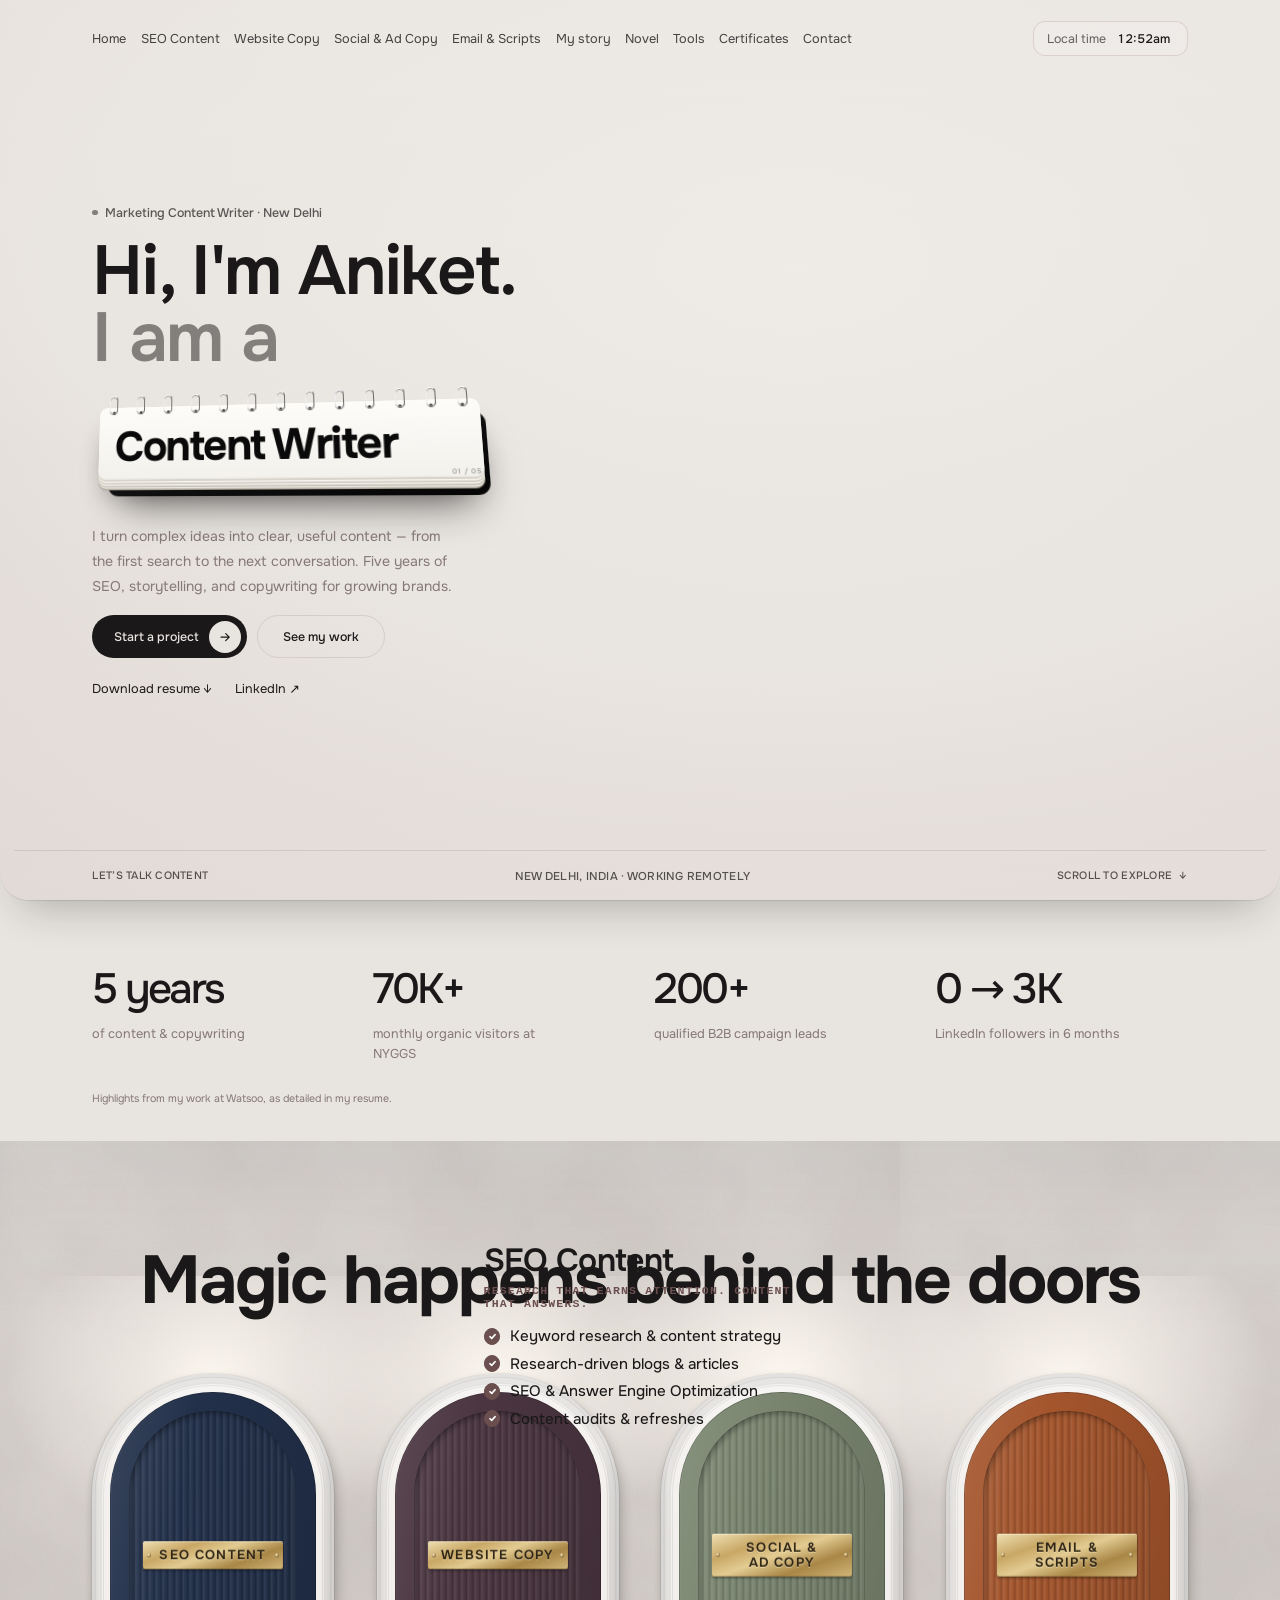
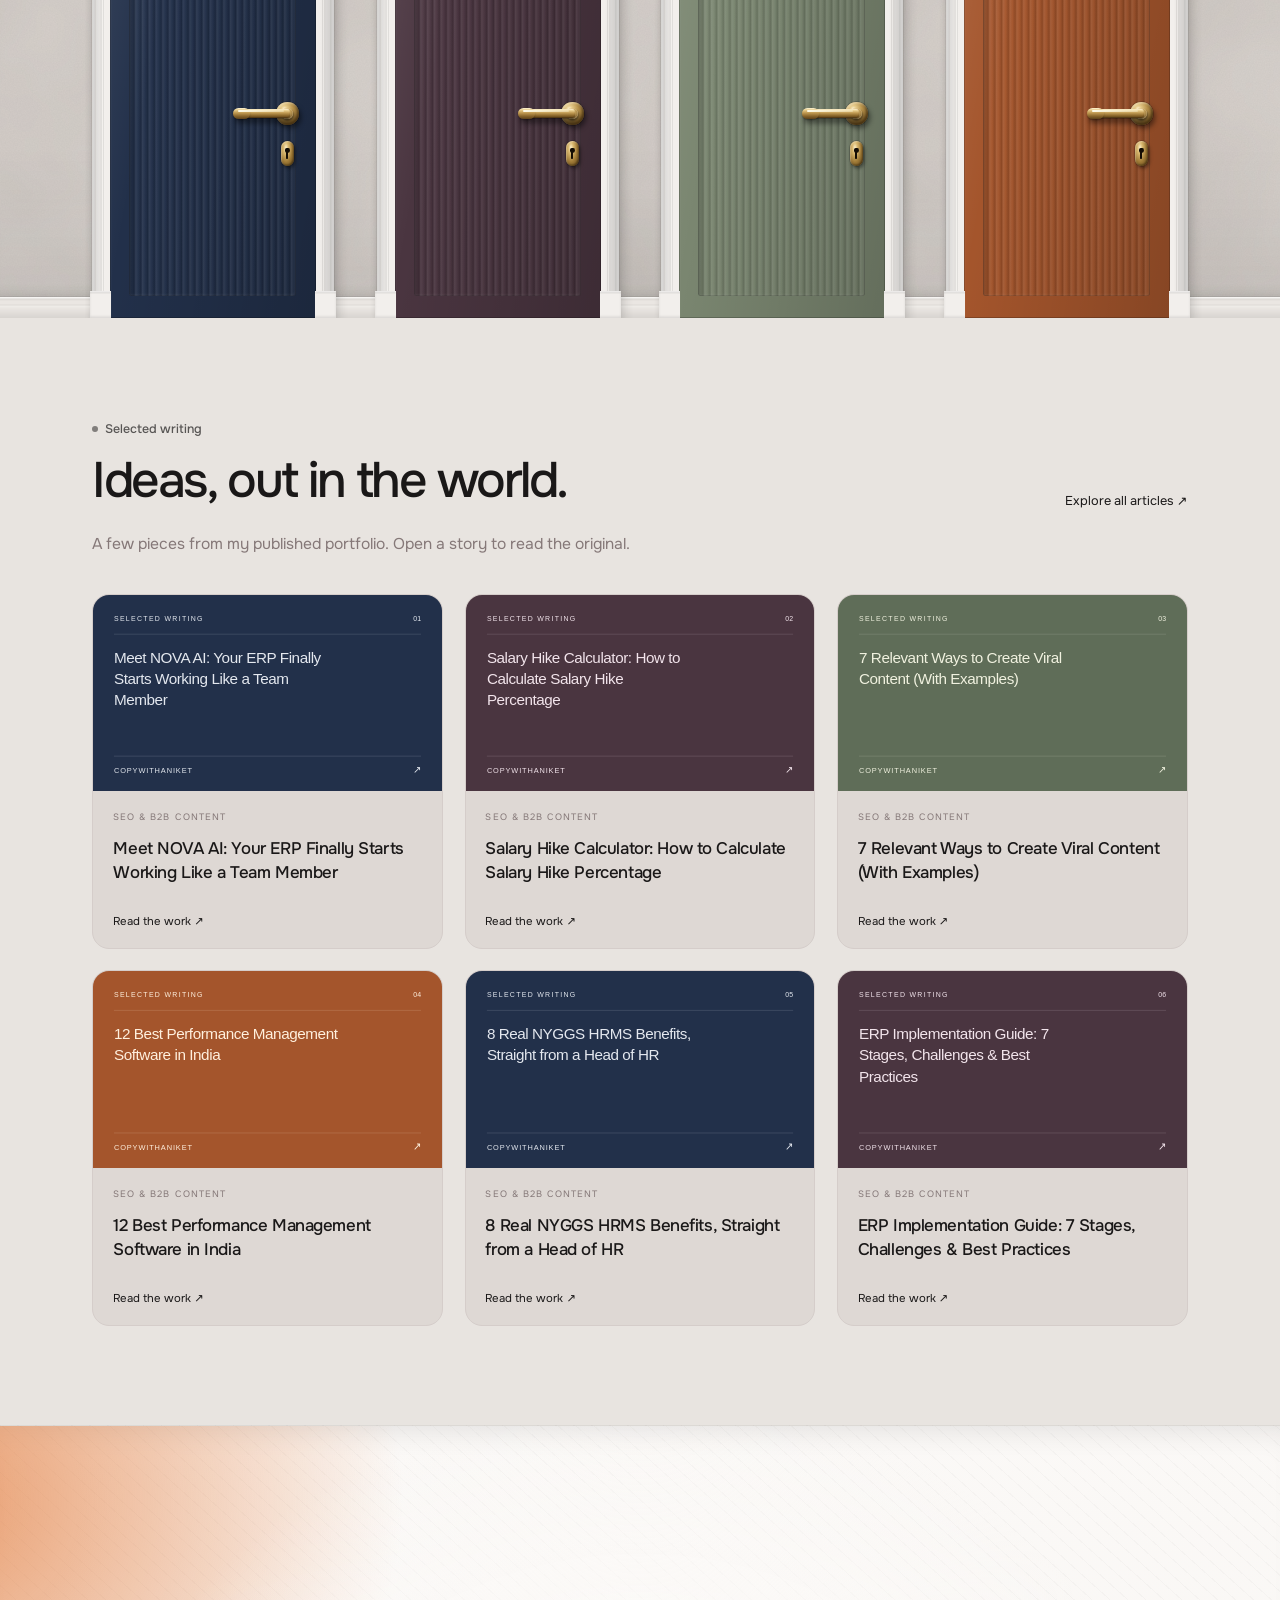
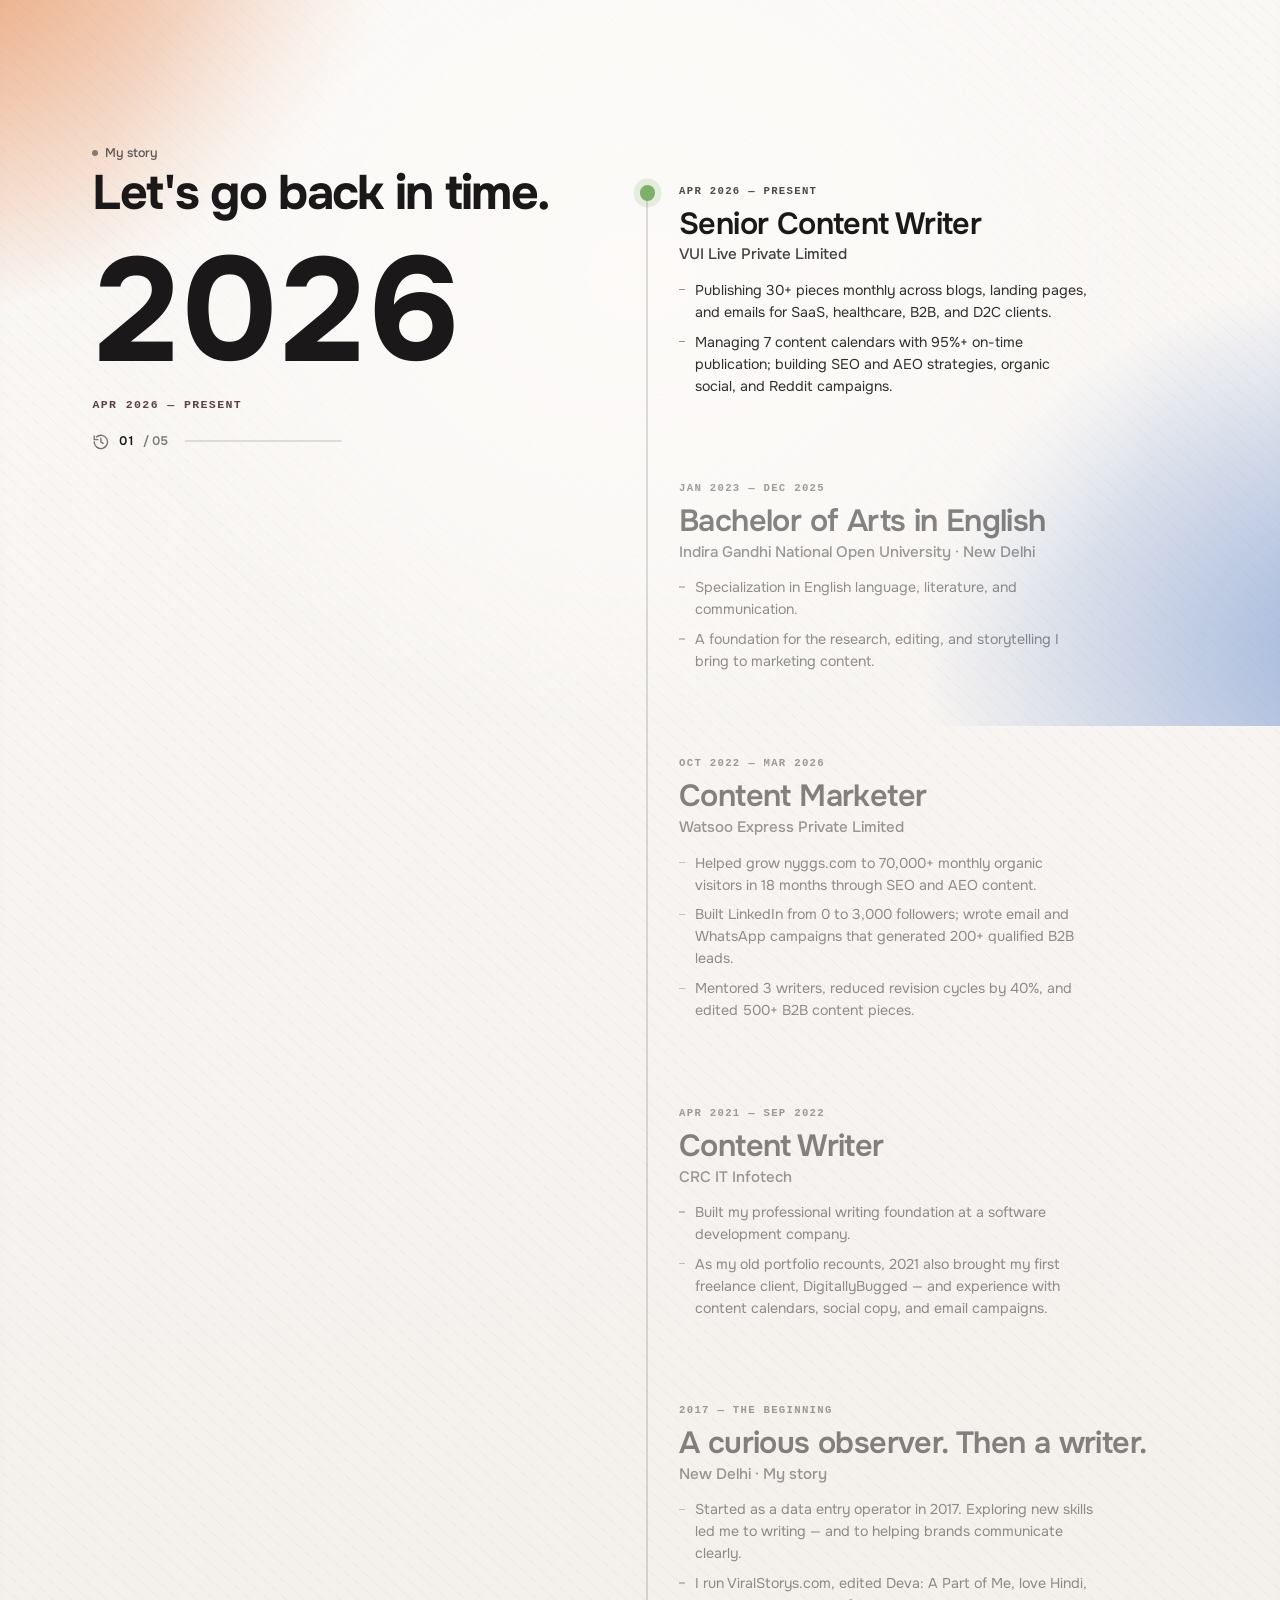
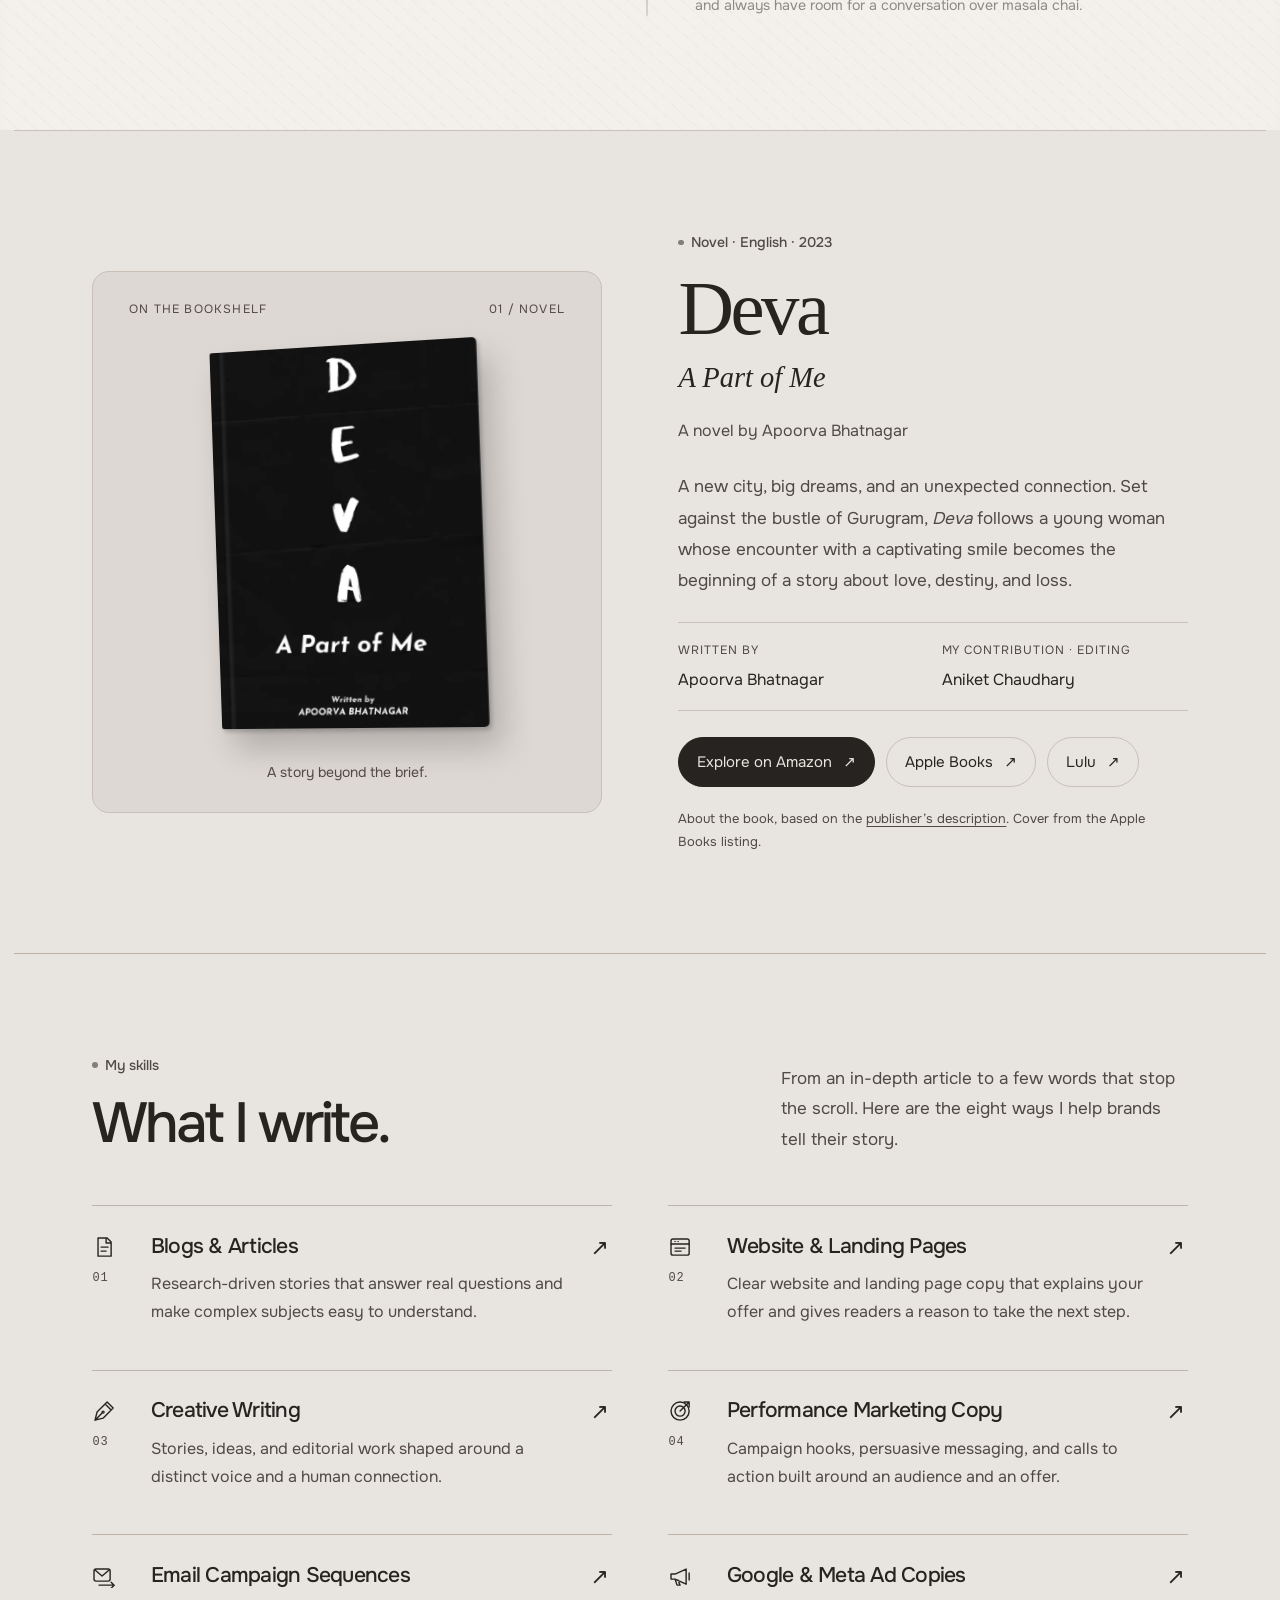
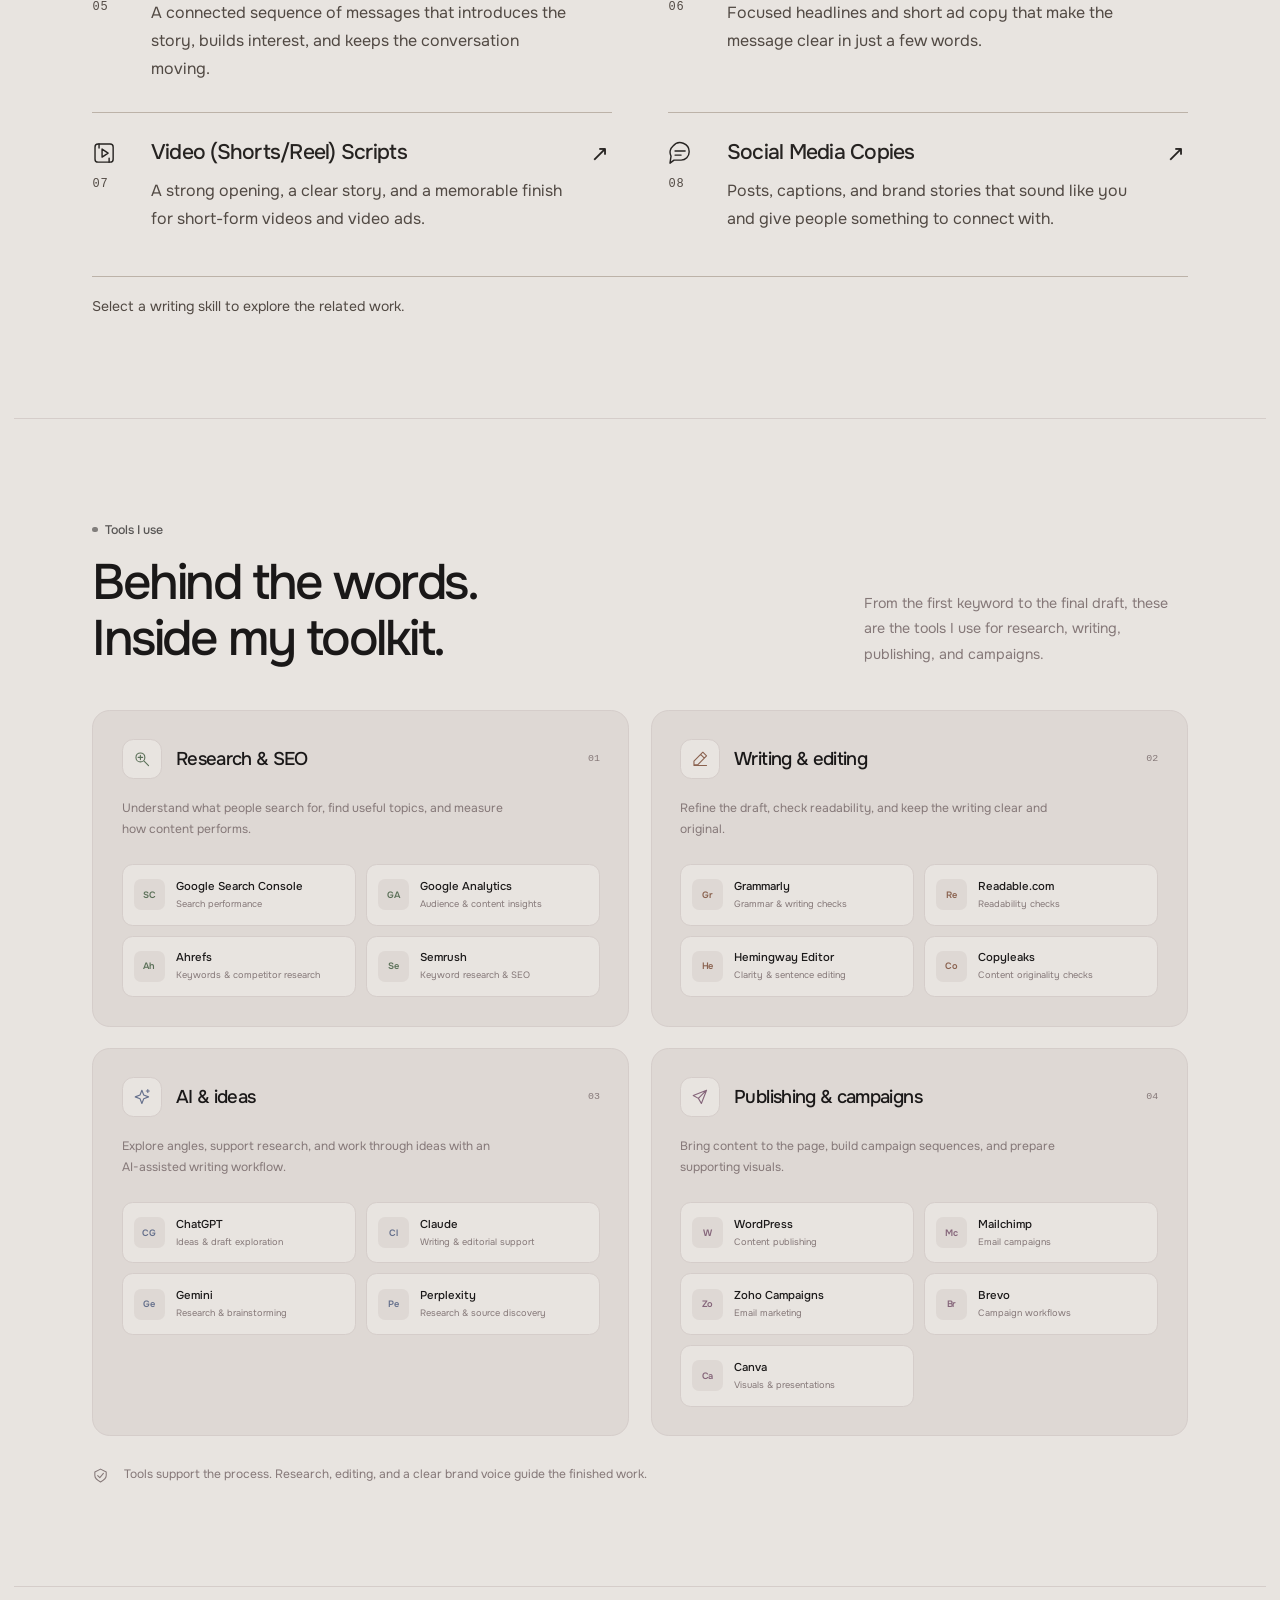
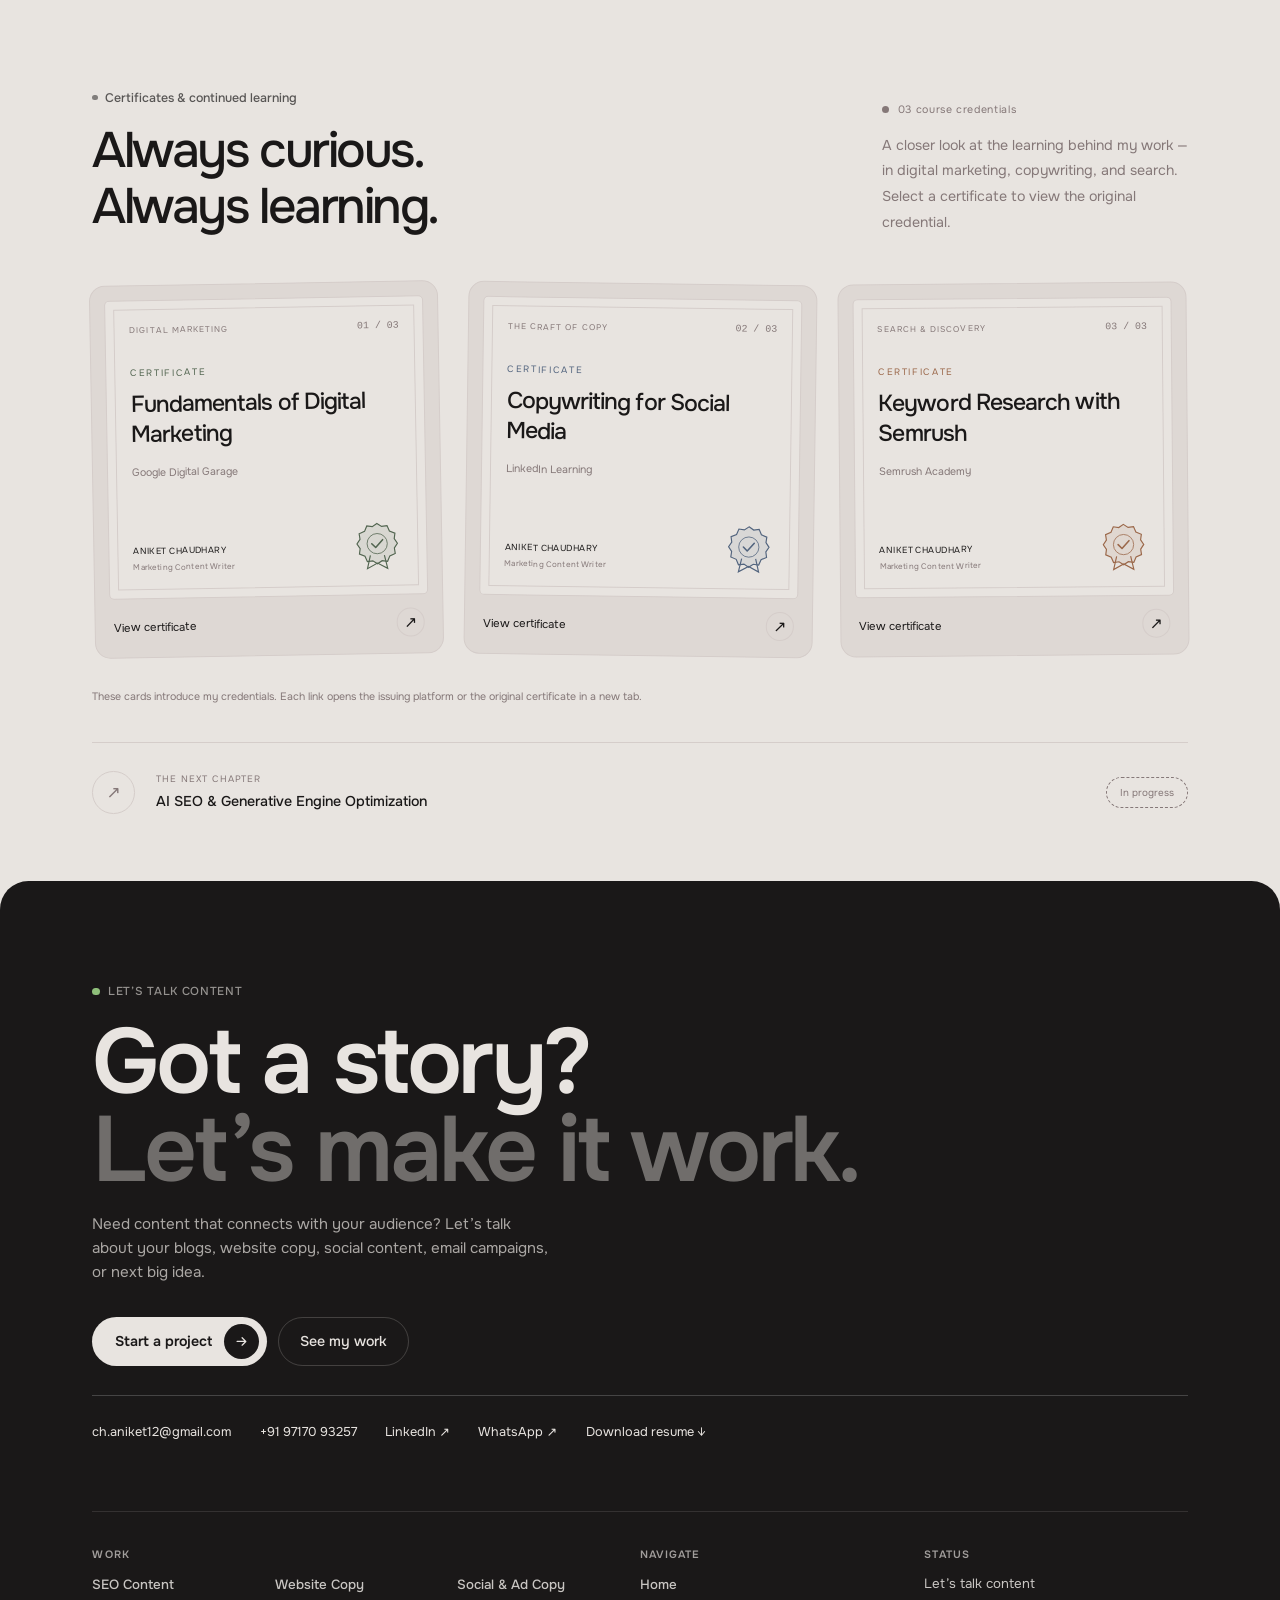
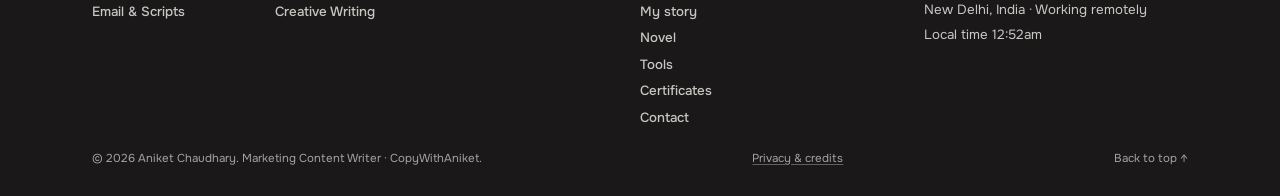
==== commit 3844b68c: "hero section update" ====
--- a/index.html
+++ b/index.html
@@ -28,7 +28,7 @@
 <meta name="robots" content="index,follow,max-image-preview:large,max-snippet:-1,max-video-preview:-1" />
 <meta name="author" content="Aniket Chaudhary" />
 <link rel="stylesheet" href="assets/styles.css?v=writer-2">
-<link rel="stylesheet" href="assets/writer.css?v=2">
+<link rel="stylesheet" href="assets/writer.css?v=4">
 <script type="application/ld+json">{"@context": "https://schema.org", "@type": "Person", "name": "Aniket Chaudhary", "jobTitle": "Marketing Content Writer", "email": "ch.aniket12@gmail.com", "telephone": "+919717093257", "address": {"@type": "PostalAddress", "addressLocality": "New Delhi", "addressCountry": "IN"}, "sameAs": ["https://www.linkedin.com/in/aniket-writer/", "https://viralstorys.com/"]}</script>
 <link rel="icon" type="image/svg+xml" href="./favicon.svg?v=ac-1"><link rel="icon" type="image/x-icon" href="./favicon.ico?v=ac-1"><link rel="apple-touch-icon" href="./apple-touch-icon.png?v=ac-1"><link rel="icon" type="image/png" sizes="192x192" href="./icon-192.png?v=ac-1">
 <link rel="stylesheet" href="assets/certificates.css?v=1">
@@ -104,7 +104,8 @@
 
     <div class="hero__stage">
       <div class="fig" id="fig">
-        <img id="figBase" src="assets/aniket-profile.jpg" alt="Aniket Chaudhary, marketing content writer" decoding="async" fetchpriority="high">
+        <img id="figBase" src="assets/aniket-hero-cutout.png" width="1039" height="1513" alt="Aniket Chaudhary, marketing content writer" decoding="async" fetchpriority="high">
+        <canvas id="figCanvas" aria-hidden="true"></canvas>
       </div>
     </div>
 
@@ -462,7 +463,7 @@
 <script type="importmap">
 { "imports": { "lenis": "./vendor/lenis.min.mjs" } }
 </script>
-<script type="module" src="assets/main.js?v=novel-1"></script>
+<script type="module" src="assets/main.js?v=hero-reveal-1"></script>
 
 <script>
 // my story: you scroll the chapters naturally. The dot travels the line in step with the page, the year rolls back as each
--- a/assets/writer.css
+++ b/assets/writer.css
@@ -7,7 +7,11 @@
 .writer-toolkit{border-top:1px solid var(--line)}.writer-toolkit>h2{margin-top:1.5rem}.toolkit-grid{display:grid;grid-template-columns:repeat(2,minmax(0,1fr));gap:3rem 5rem;margin:3rem 0 5rem}.toolkit-grid h3{font-size:1.2rem;margin-bottom:1rem;font-weight:500}.toolkit-grid p{line-height:1.9;color:var(--muted);font-size:.95rem}.cert-grid{display:grid;grid-template-columns:repeat(4,minmax(0,1fr));gap:1rem}.certificate{display:block;border:1px solid var(--line);border-radius:1rem;padding:1.5rem;text-decoration:none;background:var(--surface)}.certificate small{font-size:.68rem;text-transform:uppercase;letter-spacing:.09em;color:var(--muted);line-height:1.7;display:block}.certificate h3{font-size:1.1rem;font-weight:500;line-height:1.5;margin:1rem 0 1.5rem}.certificate span{font-size:.8rem;line-height:1.6}.certificate>span[aria-hidden]{display:none}a.certificate:hover{border-color:var(--foreground)}
 .writer-contact{display:flex;flex-wrap:wrap;gap:1.4rem 2rem;margin:2rem 0 3rem;padding-top:2rem;border-top:1px solid #ffffff30}.writer-contact a{font-size:.9rem;text-underline-offset:5px;overflow-wrap:anywhere}.writer-modal-email{font-size:.9rem;line-height:1.8;margin:1rem 0 1.6rem;color:var(--muted)}.writer-modal-email a{color:var(--foreground);text-underline-offset:3px}
 .writer-room{background:var(--background);color:var(--foreground);font-family:var(--font);margin:0;min-height:100vh}.writer-room a{color:inherit}.room-header{padding:1.8rem 4vw;border-bottom:1px solid var(--line);display:flex;justify-content:space-between;align-items:center;gap:1.5rem;font-size:.85rem}.room-header a{text-decoration:none}.room-header>span{color:var(--muted);font-size:.72rem}.room-shell{max-width:1280px;margin:0 auto;padding:0 5vw}.room-shell>section{padding:5rem 0;border-bottom:1px solid var(--line)}.room-shell>.room-hero{padding-top:6rem}.room-hero h1{font-size:clamp(2.8rem,6.5vw,6.2rem);font-weight:500;line-height:1.05;letter-spacing:-.065em;max-width:17ch;margin:1.5rem 0}.room-hero .writer-lead{font-size:1.2rem}.service-tags{display:flex;flex-wrap:wrap;gap:.65rem;list-style:none;padding:0;margin-top:2rem}.service-tags li{padding:.7rem 1rem;border:1px solid var(--line);border-radius:999px;font-size:.78rem}.room-result{display:grid;grid-template-columns:1fr 2fr;gap:3rem;align-items:center}.room-result>strong{font-weight:500;font-size:clamp(3.5rem,8vw,7rem);letter-spacing:-.07em;line-height:1}.room-result p:not(.eyebrow){font-size:1.1rem;line-height:1.8;margin-top:1rem;max-width:58ch}.room-shell section>h2{margin-bottom:1.5rem}.room-shell .sample-grid{margin-top:2rem}.social-grid{display:grid;grid-template-columns:repeat(3,minmax(0,1fr));gap:1rem;margin-top:2rem}.room-note p,.book-feature p{line-height:1.8;max-width:65ch;font-size:1.05rem;color:var(--muted);margin:1.5rem 0}.room-button{display:inline-block;padding:1rem 1.5rem;border-radius:999px;background:var(--foreground);color:var(--background)!important;text-decoration:none;margin:1rem 1rem 1rem 0;font-size:.9rem}.room-text-link{display:inline-block;text-underline-offset:5px;font-size:.9rem}.room-end{text-align:center}.room-end h2{margin:1.2rem auto}.room-end p:last-child{margin-top:1.5rem;font-size:.85rem}.room-footer{text-align:center;padding:2rem;font-size:.75rem;color:var(--muted)}
-@media(min-width:1024px){.hero__left{gap:1.2rem}.hero .h1{font-size:clamp(3rem,5.4vw,6rem)}.fig{height:min(68%,38rem);aspect-ratio:1;bottom:calc(var(--bar-h) + 3rem);right:4%}.fig img{object-position:center}.hero__content{grid-template-columns:repeat(12,minmax(0,1fr));padding-bottom:3rem}.hero__left{grid-column:1/span 7}.hero .cal{font-size:clamp(1.5rem,3.4vw,3.5rem)}.hero__bar .mid{font-size:.8rem}}
-@media(max-width:1023.98px){.hero__content{gap:1rem}.hero__left{gap:1.1rem}.writer-intro{max-width:45ch;font-size:.95rem}.hero .fig{aspect-ratio:1;height:min(20rem,72vw);bottom:calc(var(--bar-h) + 1rem)}.hero{--fig-h:23rem}.hero .h1{font-size:clamp(2.8rem,7vw,5rem)}.writer-proof{grid-template-columns:repeat(2,1fr)}.sample-grid{grid-template-columns:repeat(2,minmax(0,1fr))}.cert-grid{grid-template-columns:repeat(2,minmax(0,1fr))}.room-header>span{display:none}}
+@media(min-width:1024px){.hero__left{gap:1.2rem}.hero .h1{font-size:clamp(3rem,5.4vw,6rem)}.hero .fig img{object-fit:cover;object-position:center top}.hero__content{grid-template-columns:repeat(12,minmax(0,1fr));padding-bottom:3rem}.hero__left{grid-column:1/span 7}.hero .cal{font-size:clamp(1.5rem,3.4vw,3.5rem)}.hero__bar .mid{font-size:.8rem}}
+@media(max-width:1023.98px){.hero__content{gap:1rem}.hero__left{gap:1.1rem}.writer-intro{max-width:45ch;font-size:.95rem}.hero .fig{aspect-ratio:801/1033;height:var(--fig-h);bottom:var(--bar-h)}.hero{--fig-h:27rem}.hero .h1{font-size:clamp(2.8rem,7vw,5rem)}.writer-proof{grid-template-columns:repeat(2,1fr)}.sample-grid{grid-template-columns:repeat(2,minmax(0,1fr))}.cert-grid{grid-template-columns:repeat(2,minmax(0,1fr))}.room-header>span{display:none}}
 @media(max-width:639.98px){.writer-section{padding-top:4.5rem;padding-bottom:4.5rem}.writer-proof{padding-top:3rem;padding-bottom:3rem;gap:2rem 1.2rem}.writer-section__head{display:block}.writer-section__head>a{display:inline-block;margin-top:1.5rem}.writer-lead{font-size:1rem}.sample-grid,.toolkit-grid,.cert-grid,.social-grid{grid-template-columns:1fr}.toolkit-grid{gap:2rem;margin-bottom:3rem}.writer-contact{display:grid;gap:1.1rem}.room-header{padding:1.2rem 5vw}.room-shell>section{padding:3.5rem 0}.room-shell>.room-hero{padding-top:3.5rem}.room-hero h1{font-size:clamp(2.8rem,11vw,4.5rem)}.room-result{grid-template-columns:1fr;gap:1.5rem}.service-tags li{font-size:.7rem}.room-shell{padding:0 6vw}.room-button{overflow-wrap:anywhere;max-width:100%}.sample>div{padding:1.3rem}.writer-links{font-size:.8rem;gap:1.1rem}.hero .writer-intro{font-size:.85rem;line-height:1.6}.hero__bar .mid{display:none}}
 @media(prefers-reduced-motion:reduce){.sample{transition:none}.sample:hover{transform:none}}
+
+/* Keep the portrait flush with the hero status line, as in the reference. */
+.hero .fig img{object-fit:cover;object-position:center top}
+@media (min-width:1024px) and (hover:hover) and (pointer:fine){.hero .fig img{filter:grayscale(1)}}
